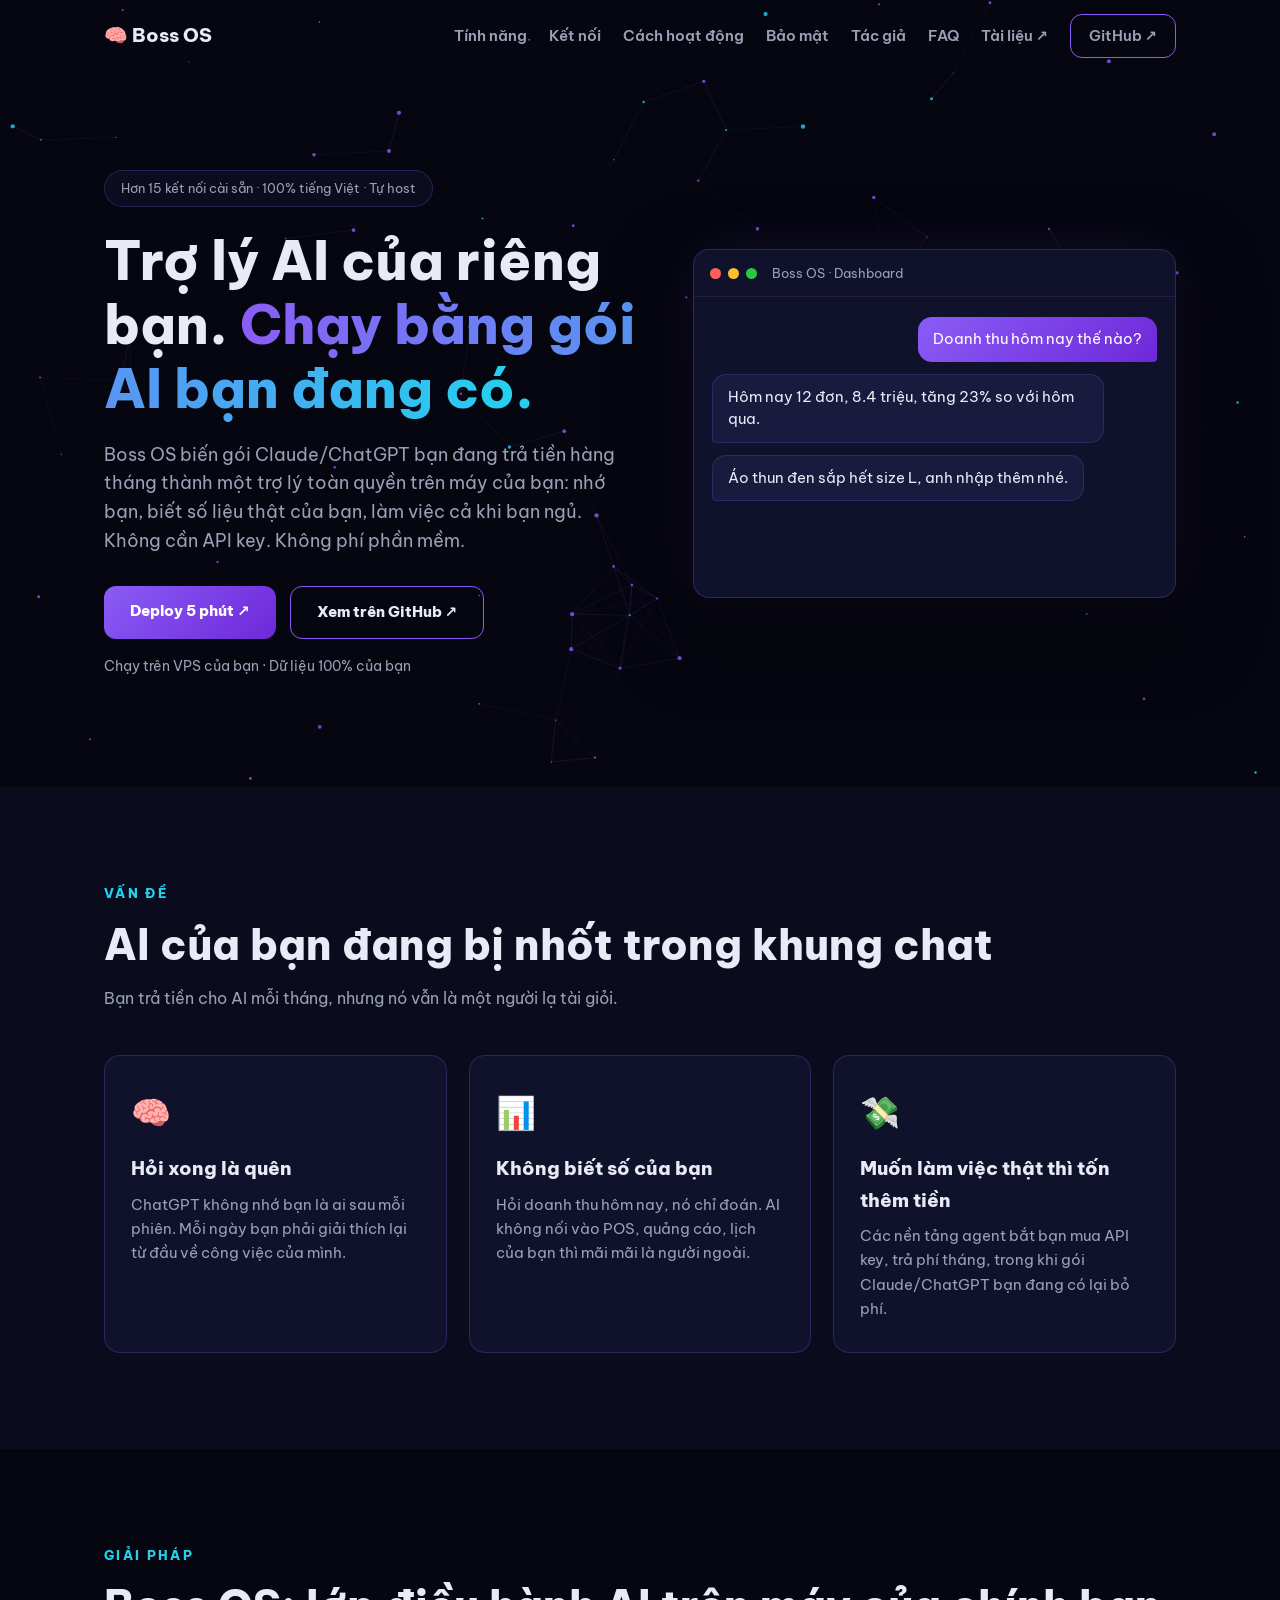
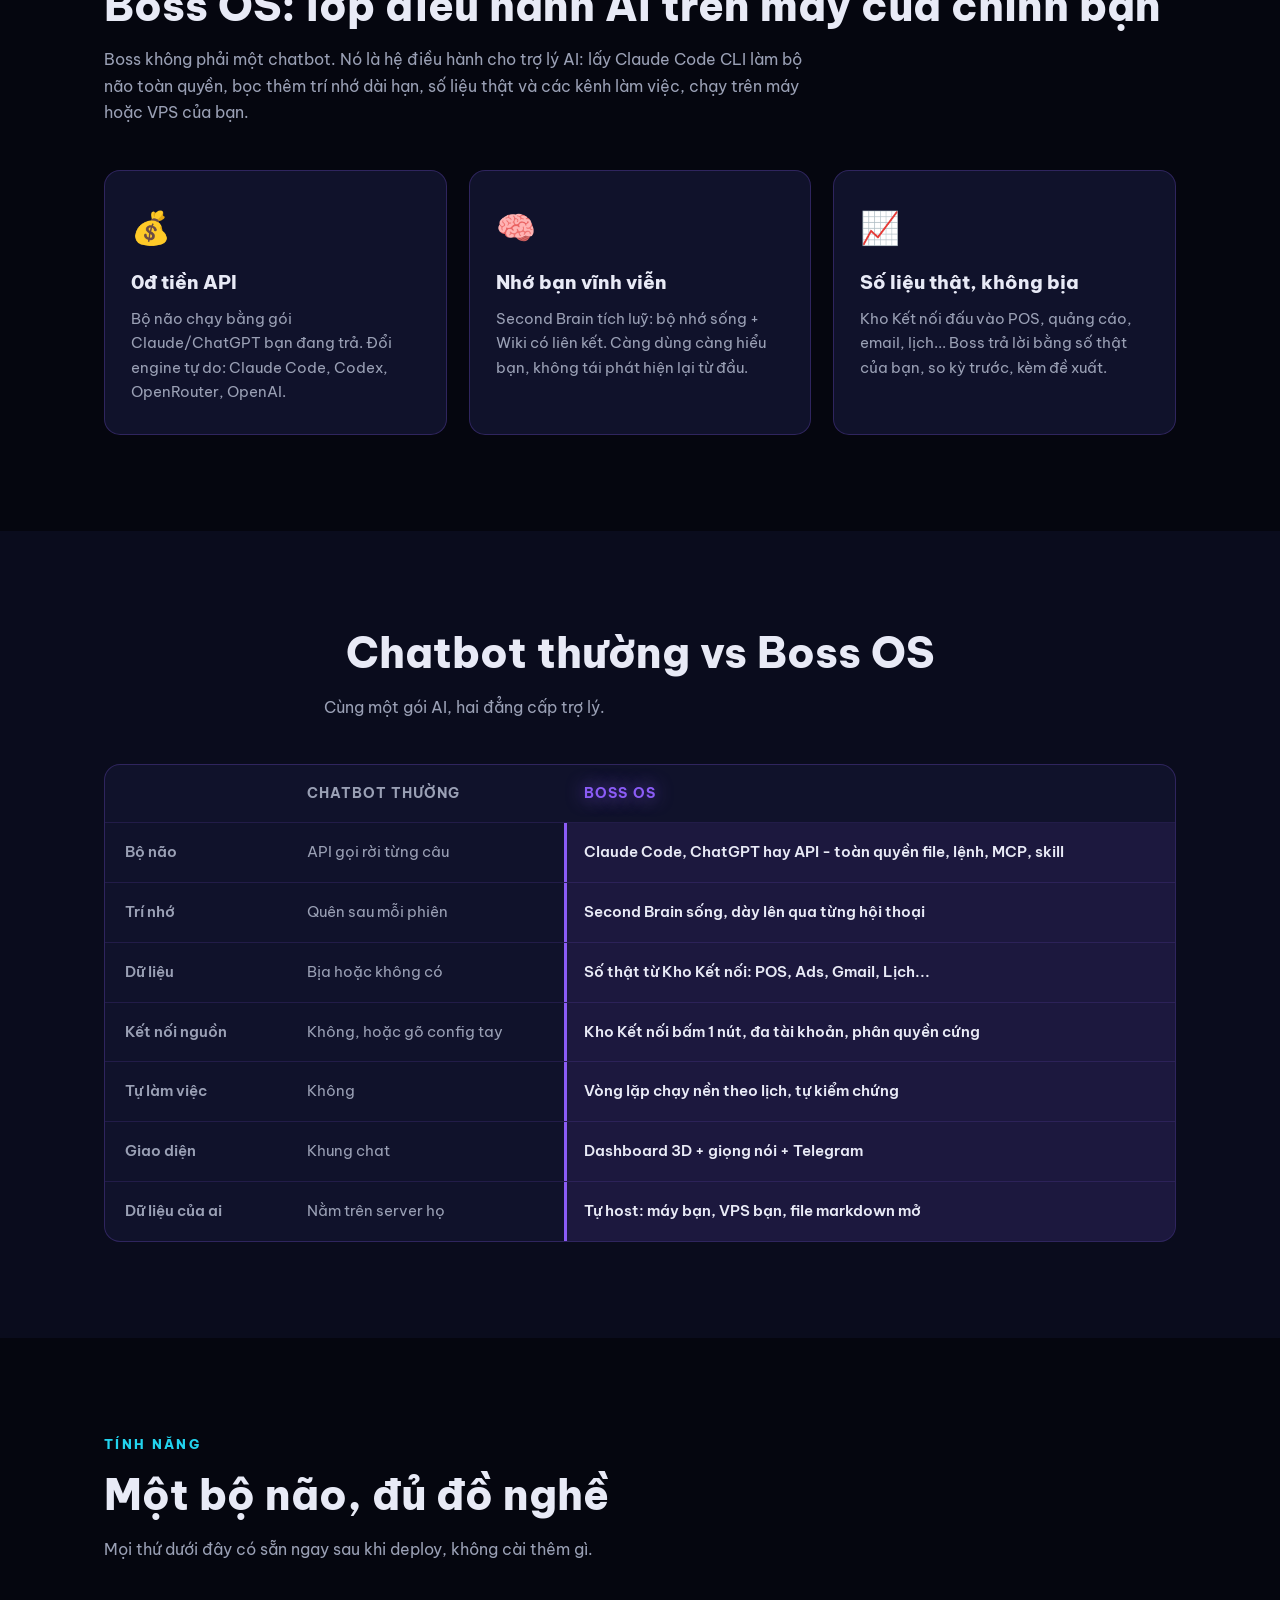
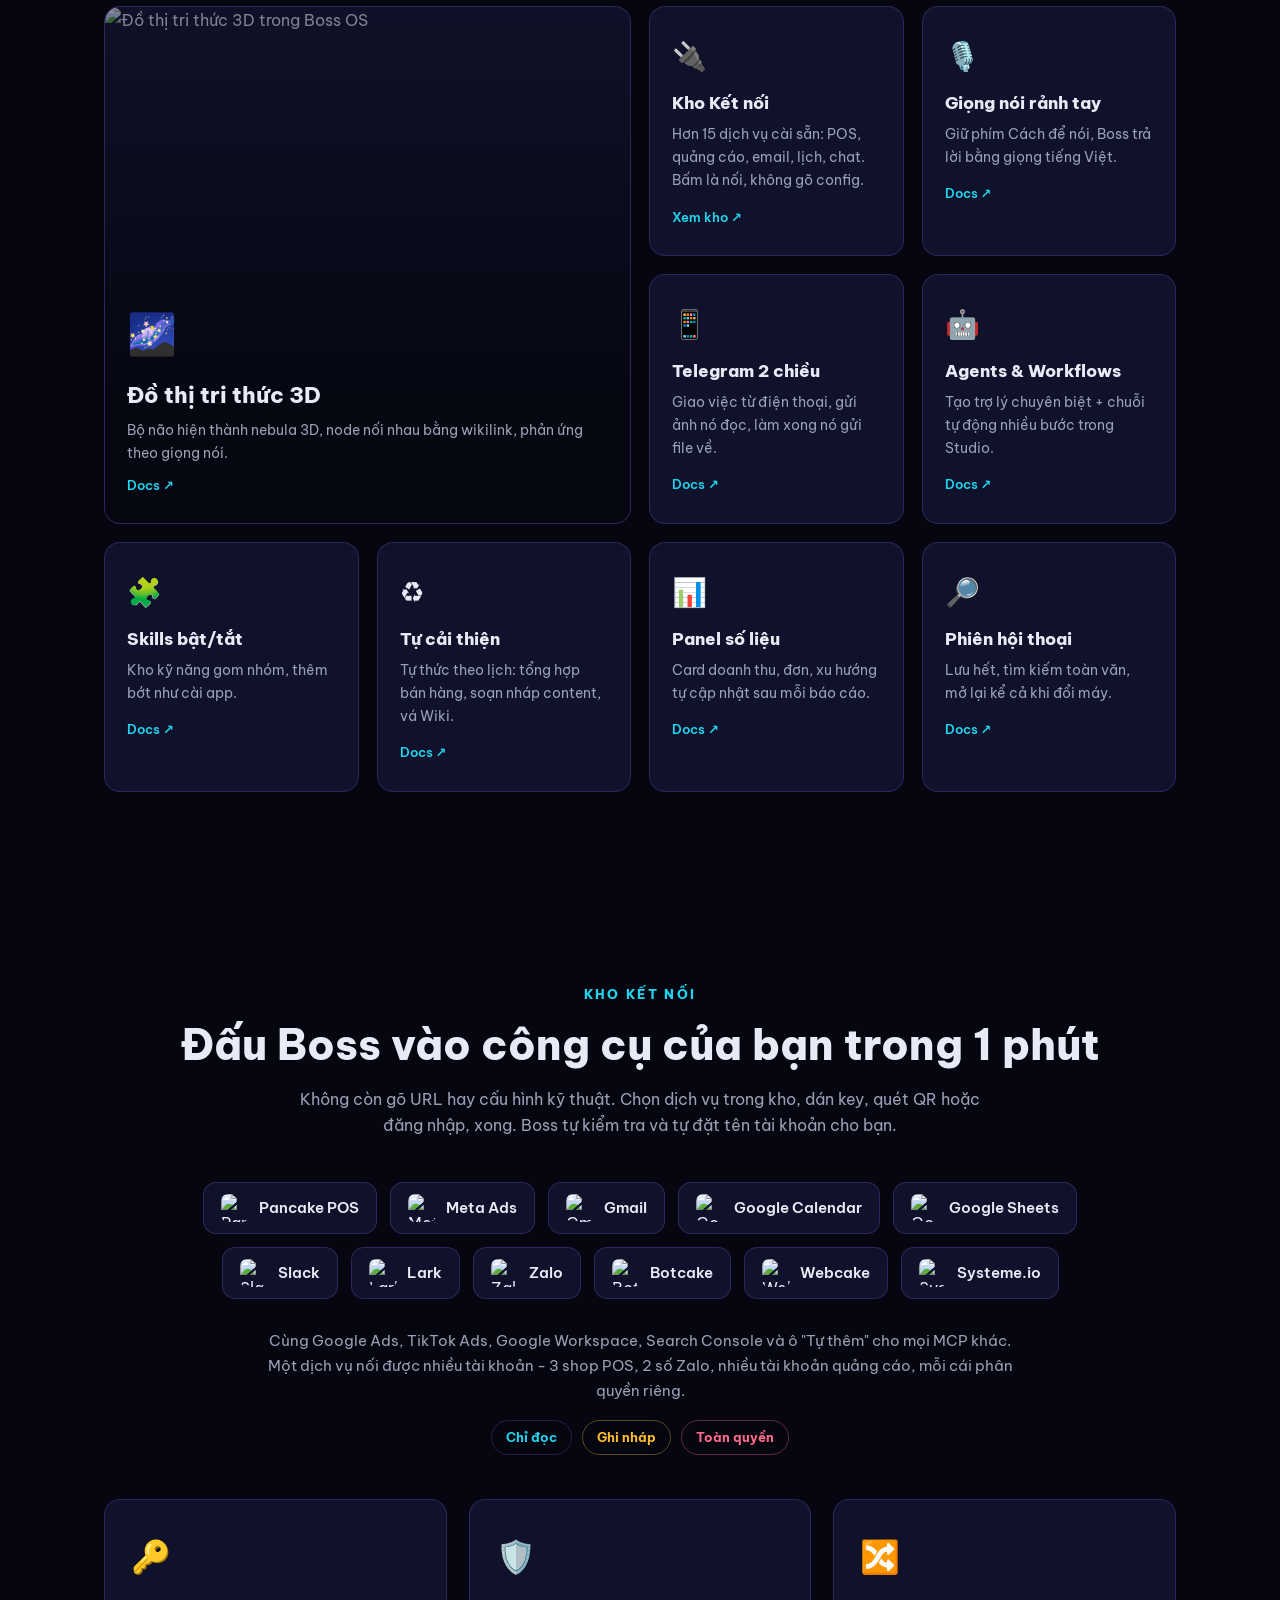
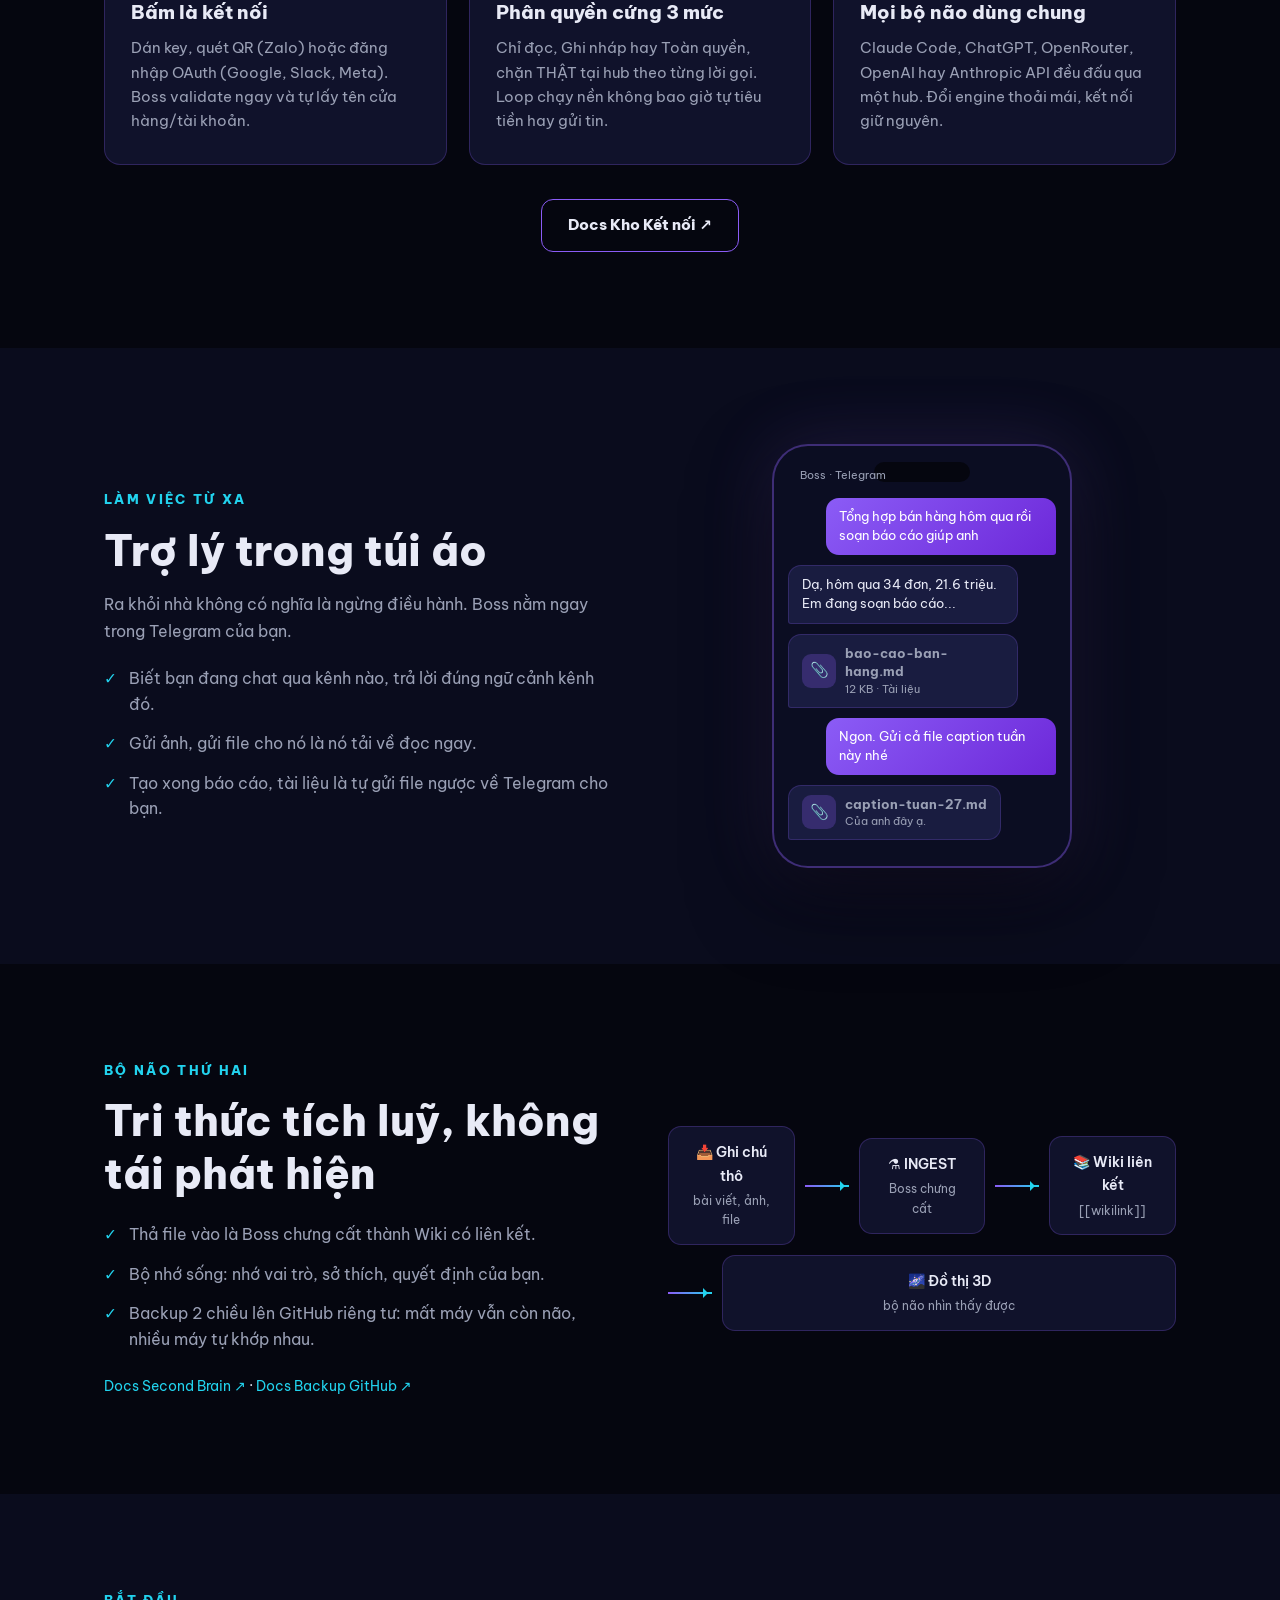
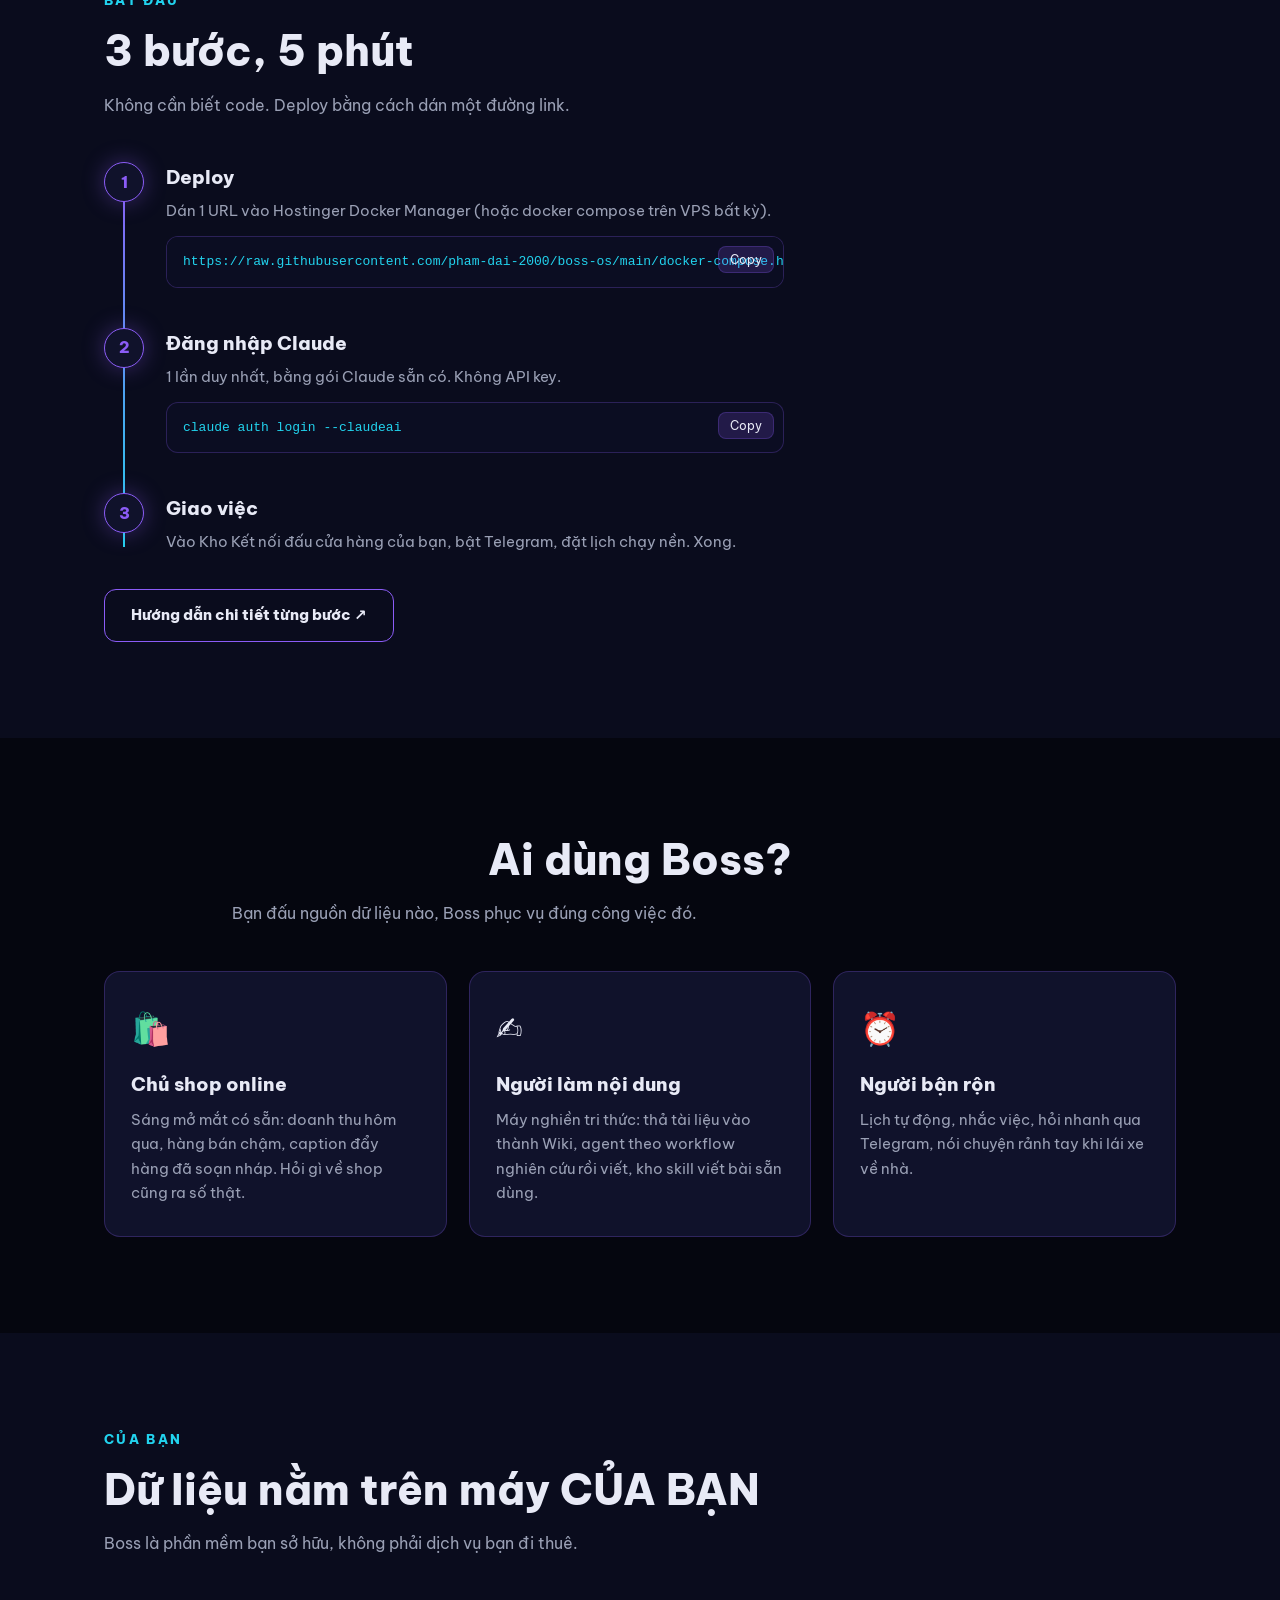
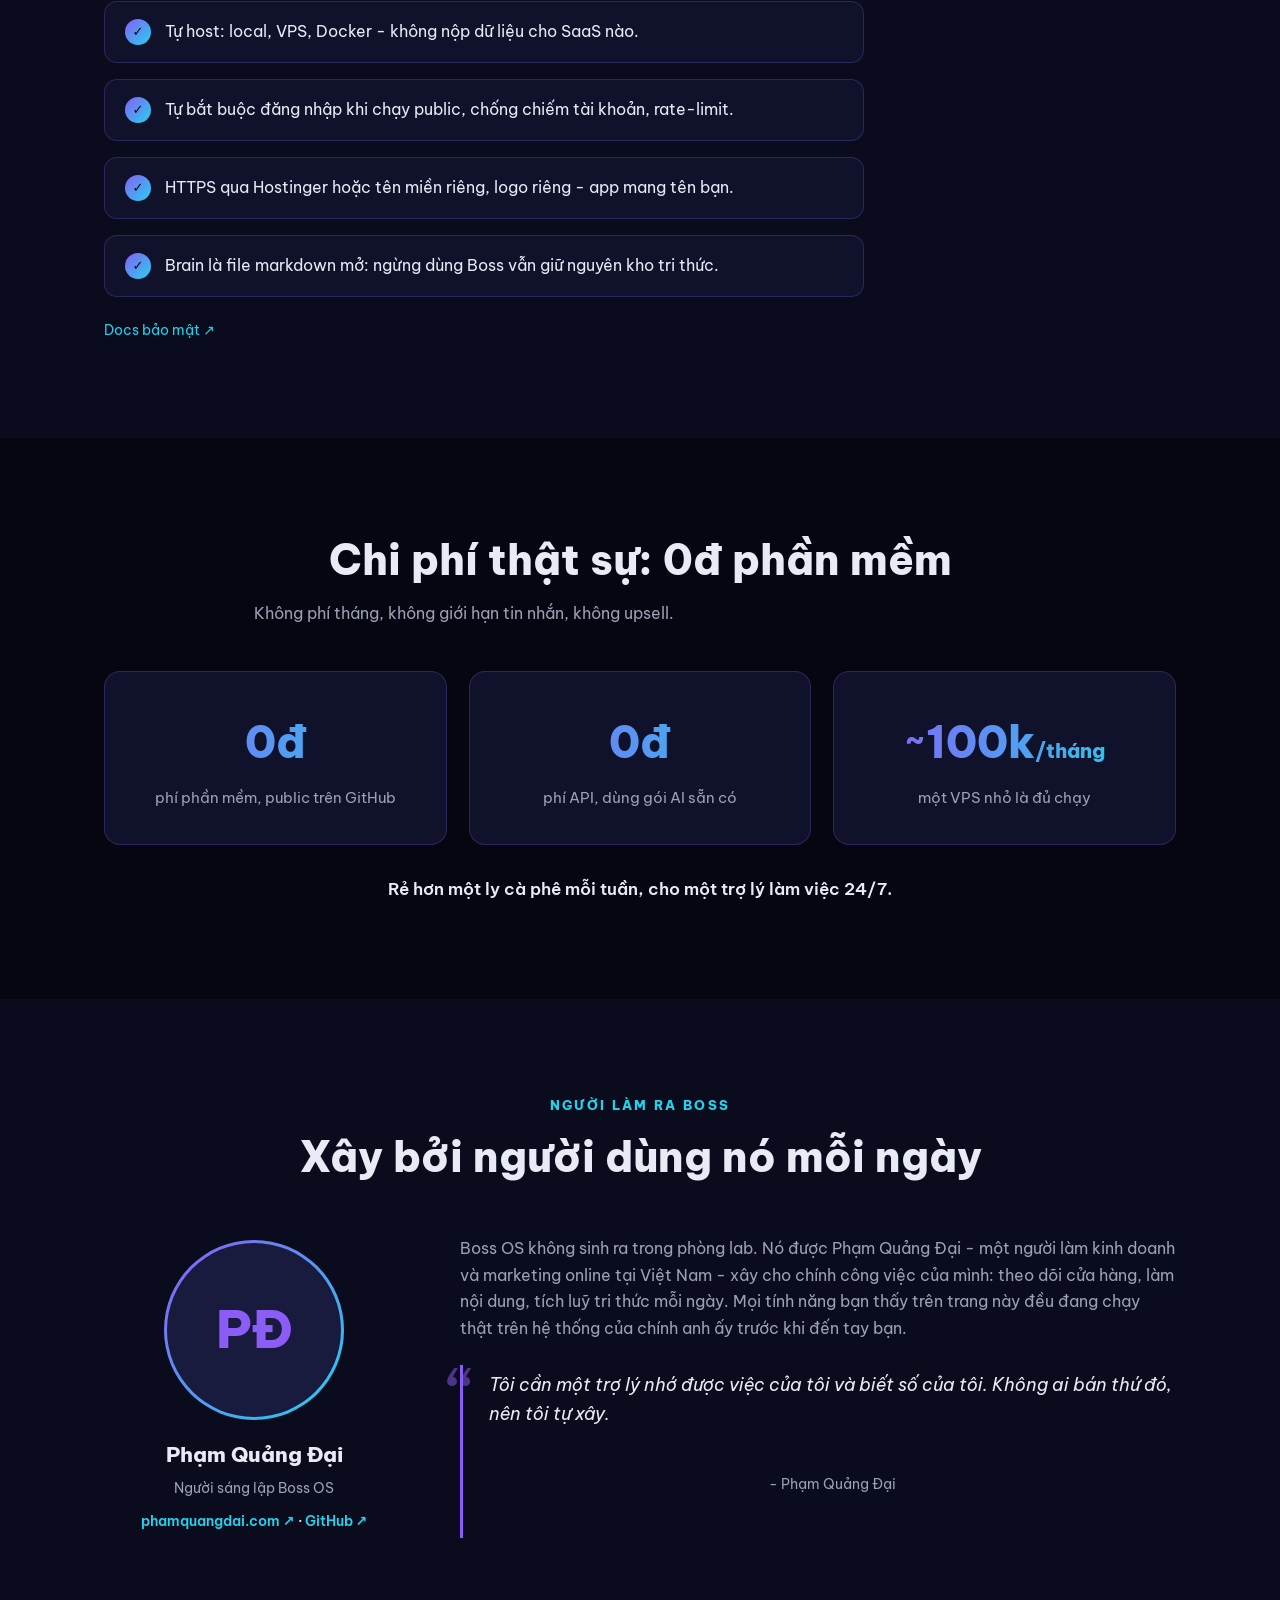
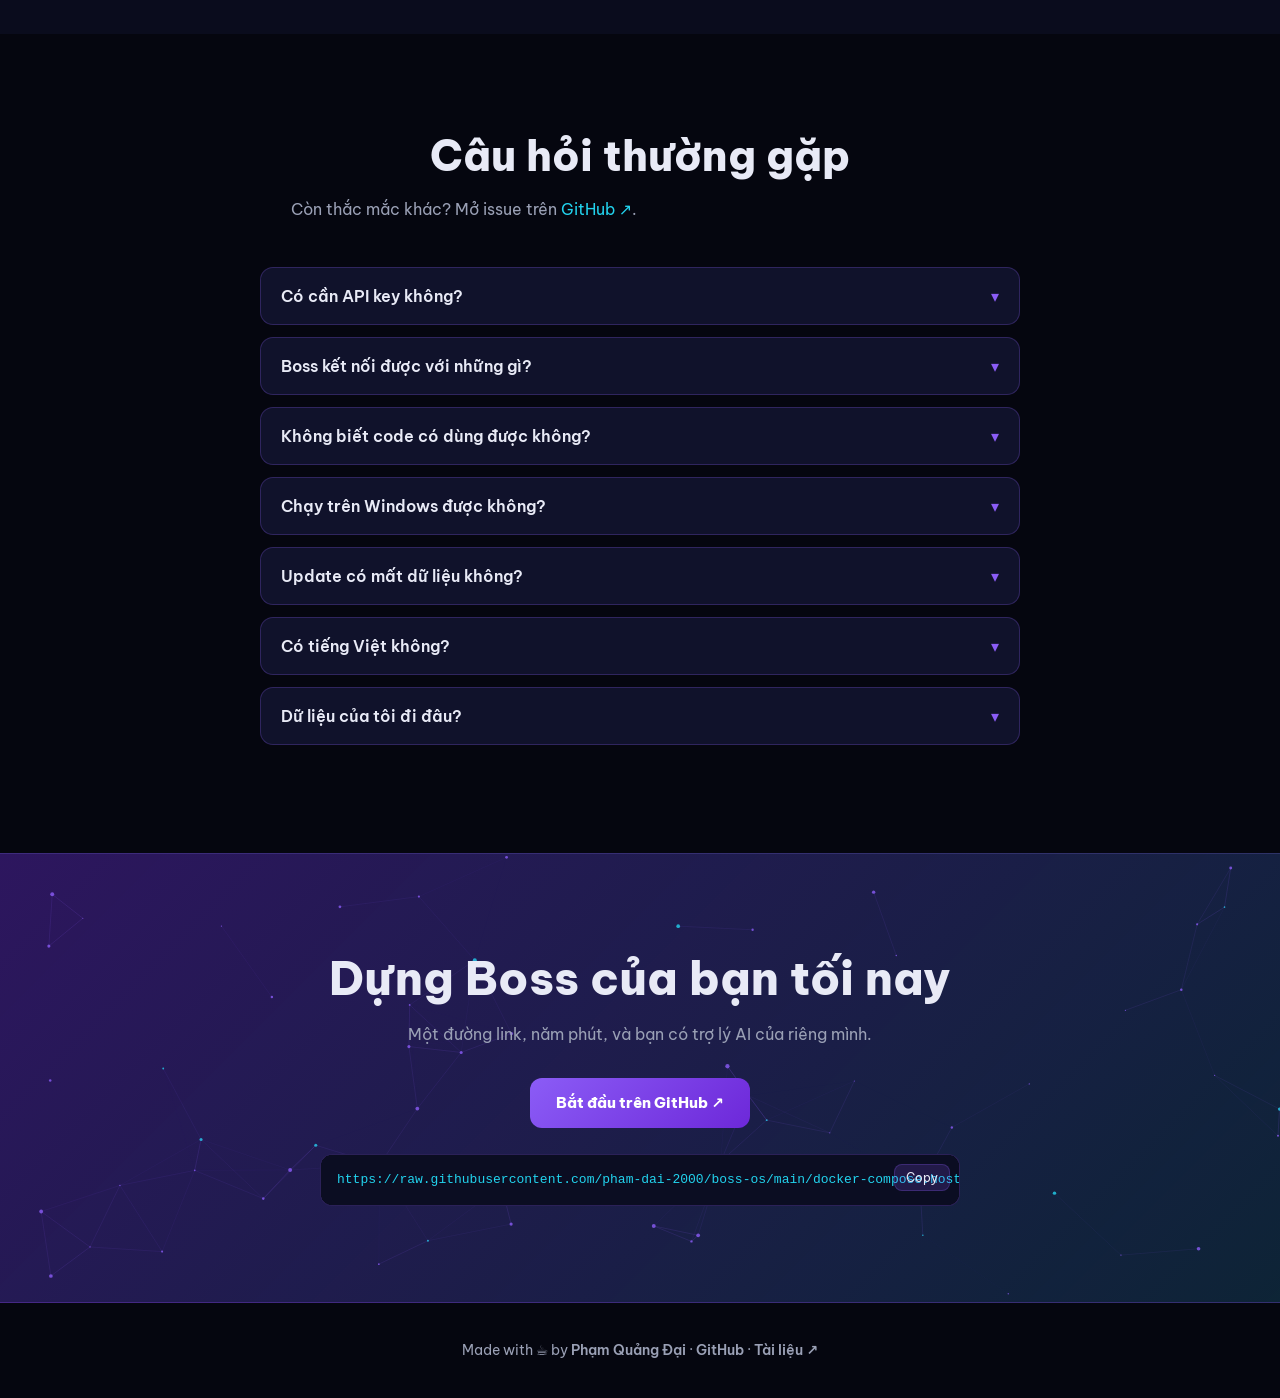
==== website/index.html @ 78439189 "Initial import: Boss OS source (extracted from image ghcr.io/pham-dai-2000/boss-os:latest)" ====
<!DOCTYPE html>
<html lang="vi">
<head>
<meta charset="UTF-8">
<meta name="viewport" content="width=device-width, initial-scale=1">
<title>Boss OS - Trợ lý AI tự host, chạy bằng gói AI bạn đang có</title>
<meta name="description" content="Trợ lý AI + Second Brain tự host: nhớ bạn, báo số liệu thật từ kho kết nối (POS, quảng cáo, Gmail, lịch, Slack, Lark...), làm việc qua Telegram và giọng nói tiếng Việt. Chạy bằng gói Claude/ChatGPT sẵn có, không cần API key.">
<meta name="author" content="Phạm Quảng Đại">
<meta property="og:title" content="Boss OS - Trợ lý AI tự host, chạy bằng gói AI bạn đang có">
<meta property="og:description" content="Trợ lý AI + Second Brain tự host: nhớ bạn, báo số liệu thật từ kho kết nối (POS, quảng cáo, Gmail, lịch, Slack, Lark...), làm việc qua Telegram và giọng nói. Chạy bằng gói Claude/ChatGPT sẵn có, không cần API key.">
<meta property="og:type" content="website">
<meta property="og:image" content="https://statics.pancake.vn/web-media-263/60/16/ba/ca/94174802bcc2b133a14259b5cb9093d18da42c2a175d8bf1ae1aaa1c-w:1028-h:613-l:76335-t:image/jpeg.jpg">
<link rel="icon" href="data:image/svg+xml,<svg xmlns=%22http://www.w3.org/2000/svg%22 viewBox=%220 0 100 100%22><text y=%22.9em%22 font-size=%2290%22>🧠</text></svg>">
<link rel="preconnect" href="https://fonts.googleapis.com">
<link rel="preconnect" href="https://fonts.gstatic.com" crossorigin>
<link href="https://fonts.googleapis.com/css2?family=Be+Vietnam+Pro:wght@400;600;800&display=swap" rel="stylesheet">
<style>
:root{
  --bg:#05060f; --bg2:#0a0c1d; --card:#10122b;
  --vio:#8b5cf6; --vio2:#6d28d9; --cyan:#22d3ee;
  --tx:#e8eaf6; --mut:#9aa0b5;
  --line:rgba(139,92,246,.25);
}
*{margin:0;padding:0;box-sizing:border-box}
html{scroll-behavior:smooth;scroll-padding-top:84px}
body{background:var(--bg);color:var(--tx);font-family:'Be Vietnam Pro',system-ui,sans-serif;font-size:16px;line-height:1.65;overflow-x:hidden}
a{color:var(--cyan);text-decoration:none}
a:hover{text-decoration:underline}
img{max-width:100%}
.wrap{max-width:1120px;margin:0 auto;padding:0 24px}
section{padding:96px 0;position:relative}
.alt{background:var(--bg2)}
.kicker{color:var(--cyan);font-weight:800;font-size:13px;letter-spacing:.18em;text-transform:uppercase;margin-bottom:14px}
h2{font-size:clamp(28px,4vw,42px);font-weight:800;line-height:1.25;margin-bottom:14px}
.lead{color:var(--mut);max-width:720px;margin-bottom:44px}
.center{text-align:center}
.center .lead{margin-left:auto;margin-right:auto}

/* ===== reveal ===== */
.rv{opacity:0;transform:translateY(24px);transition:opacity .7s ease,transform .7s ease;transition-delay:var(--d,0s)}
.rv.in{opacity:1;transform:none}

/* ===== navbar ===== */
nav{position:fixed;top:0;left:0;right:0;z-index:50;transition:background .3s,box-shadow .3s;padding:14px 0}
nav.on{background:rgba(5,6,15,.82);backdrop-filter:blur(14px);box-shadow:0 1px 0 var(--line)}
.nav-in{max-width:1120px;margin:0 auto;padding:0 24px;display:flex;align-items:center;gap:26px}
.logo{font-weight:800;font-size:19px;color:var(--tx);white-space:nowrap}
.logo:hover{text-decoration:none}
.links{display:flex;gap:22px;margin-left:auto;align-items:center}
.links a{color:var(--mut);font-size:14.5px;font-weight:600}
.links a:hover{color:var(--tx);text-decoration:none}
.btn{display:inline-block;padding:13px 26px;border-radius:12px;font-weight:800;font-size:15px;transition:transform .2s,box-shadow .2s;cursor:pointer;border:0}
.btn:hover{text-decoration:none;transform:translateY(-2px)}
.btn-p{background:linear-gradient(135deg,var(--vio),var(--vio2));color:#fff}
.btn-p:hover{box-shadow:0 8px 40px rgba(139,92,246,.45)}
.btn-o{border:1px solid var(--vio);color:var(--tx);background:transparent}
.btn-o:hover{box-shadow:0 0 24px rgba(139,92,246,.3)}
.btn-sm{padding:9px 18px;font-size:14px}
#burger{display:none;margin-left:auto;background:none;border:1px solid var(--line);color:var(--tx);border-radius:10px;padding:8px 12px;font-size:18px;cursor:pointer}

/* ===== hero ===== */
#top{padding:170px 0 110px;overflow:hidden}
#heroCanvas,#ctaCanvas{position:absolute;inset:0;width:100%;height:100%;pointer-events:none}
.hero-grid{display:grid;grid-template-columns:1.05fr .95fr;gap:56px;align-items:center;position:relative}
.badge{display:inline-block;border:1px solid var(--line);border-radius:99px;padding:7px 16px;font-size:13px;color:var(--mut);margin-bottom:22px;background:rgba(16,18,43,.6)}
h1{font-size:clamp(34px,4.6vw,54px);font-weight:800;line-height:1.18;margin-bottom:20px}
h1 em{font-style:normal;background:linear-gradient(90deg,var(--vio),var(--cyan));-webkit-background-clip:text;background-clip:text;color:transparent}
.hero-sub{color:var(--mut);font-size:17.5px;max-width:560px;margin-bottom:30px}
.cta-row{display:flex;gap:14px;flex-wrap:wrap;margin-bottom:16px}
.hero-note{color:var(--mut);font-size:13.5px}

/* chat mock */
.window{background:var(--card);border:1px solid var(--line);border-radius:16px;box-shadow:0 30px 80px rgba(0,0,0,.5),0 0 60px rgba(139,92,246,.12);overflow:hidden}
.win-bar{display:flex;gap:7px;padding:13px 16px;border-bottom:1px solid rgba(139,92,246,.15);align-items:center}
.dot{width:11px;height:11px;border-radius:50%}
.win-title{margin-left:8px;font-size:12.5px;color:var(--mut)}
.win-body{padding:20px 18px;min-height:300px;display:flex;flex-direction:column;gap:12px}
.msg{max-width:88%;padding:11px 15px;border-radius:14px;font-size:14.5px;line-height:1.55}
.msg.user{align-self:flex-end;background:linear-gradient(135deg,var(--vio),var(--vio2));color:#fff;border-bottom-right-radius:4px}
.msg.bot{align-self:flex-start;background:#181b3d;border:1px solid rgba(139,92,246,.2);border-bottom-left-radius:4px}
.caret{display:inline-block;width:2px;height:1em;background:var(--cyan);vertical-align:-2px;animation:blink 1s steps(1) infinite}
@keyframes blink{50%{opacity:0}}

/* ===== pain / solution cards ===== */
.grid3{display:grid;grid-template-columns:repeat(3,1fr);gap:22px}
.card{background:var(--card);border:1px solid var(--line);border-radius:16px;padding:30px 26px;transition:transform .25s,box-shadow .25s,border-color .25s}
.card:hover{transform:translateY(-6px);box-shadow:0 0 40px rgba(139,92,246,.25);border-color:rgba(139,92,246,.55)}
.card .ico{font-size:32px;display:block;margin-bottom:14px}
.card h3{font-size:19px;font-weight:800;margin-bottom:8px}
.card p{color:var(--mut);font-size:14.8px}

/* ===== compare table ===== */
.tbl-wrap{overflow-x:auto;border:1px solid var(--line);border-radius:16px;background:var(--card)}
table{width:100%;border-collapse:collapse;min-width:640px}
th,td{padding:17px 20px;text-align:left;font-size:15px;border-bottom:1px solid rgba(139,92,246,.14);vertical-align:top}
tr:last-child td{border-bottom:0}
th{font-size:14px;color:var(--mut);text-transform:uppercase;letter-spacing:.08em}
td:first-child{color:var(--mut);font-weight:600;width:17%}
td.old{color:var(--mut)}
td.new{color:var(--tx);font-weight:600;background:rgba(139,92,246,.09);box-shadow:inset 3px 0 0 var(--vio)}
th.new{color:var(--vio);text-shadow:0 0 18px rgba(139,92,246,.8)}

/* ===== bento ===== */
.bento{display:grid;grid-template-columns:repeat(4,1fr);gap:18px}
.feature{position:relative;background:var(--card);border:1px solid var(--line);border-radius:16px;padding:26px 22px;overflow:hidden;transition:transform .25s,box-shadow .25s,border-color .25s}
.feature:hover{transform:translateY(-5px);border-color:rgba(139,92,246,.55);box-shadow:0 0 40px rgba(139,92,246,.22)}
.feature.big{grid-column:span 2;grid-row:span 2;display:flex;flex-direction:column;justify-content:flex-end;min-height:340px}
.feature .ico{font-size:28px;display:block;margin-bottom:10px}
.feature.big .ico{font-size:40px}
.feature h3{font-size:17px;font-weight:800;margin-bottom:6px}
.feature.big h3{font-size:22px}
.feature p{color:var(--mut);font-size:14px;margin-bottom:10px}
.feature a{font-size:13px;font-weight:600}
.feature.big .bento-img{position:absolute;inset:0;width:100%;height:100%;object-fit:cover;opacity:.6;transition:opacity .4s,transform .6s;pointer-events:none}
.feature.big:hover .bento-img{opacity:.8;transform:scale(1.04)}
.feature.big .bento-shade{position:absolute;inset:0;background:linear-gradient(180deg,rgba(5,6,15,.1),rgba(5,6,15,.93) 76%);pointer-events:none}
.feature.big>*{position:relative}

/* ===== connectors (kho kết nối) ===== */
.conns{display:flex;flex-wrap:wrap;justify-content:center;gap:13px;max-width:940px;margin:0 auto}
.conn-logo{display:flex;align-items:center;gap:10px;background:var(--card);border:1px solid var(--line);border-radius:13px;padding:11px 17px;transition:transform .25s,border-color .25s,box-shadow .25s}
.conn-logo:hover{transform:translateY(-4px);border-color:rgba(139,92,246,.55);box-shadow:0 0 30px rgba(139,92,246,.2)}
.conn-logo img{width:28px;height:28px;object-fit:contain;border-radius:7px;flex-shrink:0}
.conn-logo span{font-size:14.5px;font-weight:600;white-space:nowrap}
.conn-more{color:var(--mut);max-width:760px;margin:30px auto 0;font-size:15px}
.perm-row{display:flex;justify-content:center;gap:10px;flex-wrap:wrap;margin-top:16px}
.perm-tag{font-size:13px;font-weight:700;padding:6px 14px;border-radius:99px;border:1px solid var(--line)}
.perm-tag.r{color:var(--cyan)}
.perm-tag.w{color:#febc2e;border-color:rgba(254,188,46,.35)}
.perm-tag.f{color:#ff6b8a;border-color:rgba(255,107,138,.35)}

/* ===== telegram ===== */
.split{display:grid;grid-template-columns:1fr 1fr;gap:56px;align-items:center}
.checks{list-style:none;display:flex;flex-direction:column;gap:14px;margin-top:22px}
.checks li{display:flex;gap:12px;color:var(--mut);font-size:15.5px}
.checks .ck{color:var(--cyan);font-weight:800}
.phone{width:300px;margin:0 auto;background:#0b0d22;border:2px solid rgba(139,92,246,.4);border-radius:36px;padding:52px 14px 26px;position:relative;box-shadow:0 30px 80px rgba(0,0,0,.55),0 0 70px rgba(139,92,246,.18)}
.phone::before{content:"";position:absolute;top:16px;left:50%;transform:translateX(-50%);width:96px;height:20px;background:#05060f;border-radius:12px}
.phone-head{position:absolute;top:20px;left:26px;font-size:11px;color:var(--mut)}
.bubbles{display:flex;flex-direction:column;gap:10px;min-height:330px}
.bubble{max-width:86%;padding:9px 13px;border-radius:13px;font-size:13px;line-height:1.5;opacity:0;transform:translateY(14px);transition:opacity .5s,transform .5s}
.bubble.you{align-self:flex-end;background:linear-gradient(135deg,var(--vio),var(--vio2));color:#fff;border-bottom-right-radius:3px}
.bubble.boss{align-self:flex-start;background:#191c40;border:1px solid rgba(139,92,246,.22);border-bottom-left-radius:3px}
.bubble.file{display:flex;align-items:center;gap:9px}
.bubble.file .fico{width:34px;height:34px;border-radius:9px;background:rgba(139,92,246,.25);display:flex;align-items:center;justify-content:center;font-size:15px;flex-shrink:0}
.bubble.file b{font-size:12.5px;display:block}
.bubble.file span{font-size:11px;color:var(--mut)}
.in .bubble{opacity:1;transform:none}
.in .bubble:nth-child(1){transition-delay:.1s}
.in .bubble:nth-child(2){transition-delay:.7s}
.in .bubble:nth-child(3){transition-delay:1.3s}
.in .bubble:nth-child(4){transition-delay:1.9s}
.in .bubble:nth-child(5){transition-delay:2.5s}

/* ===== brain flow ===== */
.flow{display:flex;align-items:center;gap:10px;flex-wrap:wrap}
.node{background:var(--card);border:1px solid var(--line);border-radius:13px;padding:14px 18px;font-size:14px;font-weight:600;text-align:center;flex:1;min-width:120px}
.node small{display:block;color:var(--mut);font-weight:400;font-size:12px;margin-top:3px}
.arrow{width:44px;height:2px;position:relative;flex-shrink:0;background:linear-gradient(90deg,var(--vio),var(--cyan),var(--vio));background-size:200% 100%;animation:dash 2.2s linear infinite}
.arrow::after{content:"";position:absolute;right:-1px;top:-4px;border:5px solid transparent;border-left-color:var(--cyan)}
@keyframes dash{to{background-position:-200% 0}}

/* ===== timeline ===== */
.steps{list-style:none;position:relative;max-width:680px}
.steps::before{content:"";position:absolute;left:19px;top:8px;bottom:8px;width:2px;background:rgba(139,92,246,.18)}
.steps .line{position:absolute;left:19px;top:8px;width:2px;background:linear-gradient(180deg,var(--vio),var(--cyan));height:0;transition:height 1.4s ease}
.steps.in .line{height:calc(100% - 16px)}
.steps li{position:relative;padding:0 0 40px 62px}
.steps li:last-child{padding-bottom:0}
.stepnum{position:absolute;left:0;top:0;width:40px;height:40px;border-radius:50%;background:var(--card);border:1px solid var(--vio);display:flex;align-items:center;justify-content:center;font-weight:800;color:var(--vio);box-shadow:0 0 22px rgba(139,92,246,.35)}
.steps h3{font-size:19px;font-weight:800;margin-bottom:6px}
.steps p{color:var(--mut);font-size:15px;margin-bottom:12px}
pre{background:#0b0d22;border:1px solid var(--line);border-radius:12px;padding:14px 52px 14px 16px;font-size:13px;overflow-x:auto;position:relative;font-family:ui-monospace,Consolas,monospace;color:var(--cyan)}
.copy-btn{position:absolute;top:9px;right:9px;background:rgba(139,92,246,.18);border:1px solid var(--line);color:var(--tx);border-radius:8px;padding:5px 11px;font-size:12px;cursor:pointer;font-family:'Be Vietnam Pro',sans-serif}
.copy-btn:hover{background:rgba(139,92,246,.35)}

/* ===== security ===== */
.seclist{list-style:none;max-width:760px;display:flex;flex-direction:column;gap:16px}
.seclist li{display:flex;gap:14px;align-items:flex-start;background:var(--card);border:1px solid var(--line);border-radius:13px;padding:17px 20px;font-size:15.5px}
.seclist .ck{width:26px;height:26px;border-radius:50%;background:linear-gradient(135deg,var(--vio),var(--cyan));display:flex;align-items:center;justify-content:center;font-size:13px;font-weight:800;color:#05060f;flex-shrink:0}

/* ===== cost ===== */
.stats{display:grid;grid-template-columns:repeat(3,1fr);gap:22px;margin-bottom:30px}
.stat{background:var(--card);border:1px solid var(--line);border-radius:16px;padding:34px 24px;text-align:center}
.stat .num{font-size:44px;font-weight:800;background:linear-gradient(90deg,var(--vio),var(--cyan));-webkit-background-clip:text;background-clip:text;color:transparent;display:block;margin-bottom:8px}
.stat p{color:var(--mut);font-size:14.5px}
.cost-end{color:var(--tx);font-weight:600;font-size:17px;text-align:center}

/* ===== author ===== */
.author-grid{display:grid;grid-template-columns:300px 1fr;gap:56px;align-items:center}
.avatar{width:180px;height:180px;border-radius:50%;margin:0 auto 18px;position:relative;background:linear-gradient(135deg,var(--vio),var(--cyan));padding:3px;transition:transform .3s}
.avatar:hover{transform:rotate(2deg) scale(1.02)}
.avatar .ph{width:100%;height:100%;border-radius:50%;background:#181b3d;display:flex;align-items:center;justify-content:center;font-size:52px;font-weight:800;color:var(--vio);overflow:hidden}
.avatar img{width:100%;height:100%;border-radius:50%;object-fit:cover;position:absolute;inset:3px;width:calc(100% - 6px);height:calc(100% - 6px)}
.author-side{text-align:center}
.author-side .name{font-size:21px;font-weight:800}
.author-side .role{color:var(--mut);font-size:14px;margin:4px 0 10px}
.author-side .alinks{font-size:14px;font-weight:600}
.author-txt p{color:var(--mut);font-size:16px;margin-bottom:24px}
blockquote{position:relative;padding:6px 0 6px 26px;border-left:3px solid var(--vio);font-style:italic;font-size:17.5px;color:var(--tx)}
blockquote::before{content:"\201C";position:absolute;left:-14px;top:-30px;font-size:74px;color:var(--vio);opacity:.5;font-style:normal}
blockquote footer{margin-top:8px;font-style:normal;font-size:14px;color:var(--mut)}

/* ===== faq ===== */
.faq{max-width:760px;margin:0 auto}
.qa{background:var(--card);border:1px solid var(--line);border-radius:13px;margin-bottom:12px;overflow:hidden}
.faq-q{width:100%;background:none;border:0;color:var(--tx);font-family:inherit;font-size:16px;font-weight:600;text-align:left;padding:18px 20px;cursor:pointer;display:flex;justify-content:space-between;gap:14px;align-items:center}
.faq-q .ar{transition:transform .3s;color:var(--vio);flex-shrink:0}
.qa.open .faq-q .ar{transform:rotate(180deg)}
.faq-a{max-height:0;overflow:hidden;transition:max-height .4s ease}
.faq-a p{padding:0 20px 18px;color:var(--mut);font-size:15px}
.qa.open .faq-a{max-height:360px}

/* ===== final cta ===== */
.final{position:relative;background:linear-gradient(135deg,rgba(109,40,217,.35),rgba(34,211,238,.12)),var(--bg2);border-top:1px solid var(--line);border-bottom:1px solid var(--line);overflow:hidden;text-align:center}
.final .wrap{position:relative}
.final h2{font-size:clamp(30px,4.4vw,46px)}
.final .lead{margin:0 auto 30px}
.final pre{max-width:640px;margin:26px auto 0;text-align:left}

/* ===== footer ===== */
footer{padding:36px 0;text-align:center;color:var(--mut);font-size:14px}
footer a{color:var(--mut);font-weight:600}
footer a:hover{color:var(--tx)}

/* ===== responsive ===== */
@media(max-width:980px){
  .hero-grid,.split,.author-grid{grid-template-columns:1fr;gap:44px}
  .bento{grid-template-columns:repeat(2,1fr)}
  .grid3,.stats{grid-template-columns:1fr}
  .links{display:none;position:absolute;top:60px;right:24px;background:var(--card);border:1px solid var(--line);border-radius:14px;padding:18px 22px;flex-direction:column;align-items:flex-start;gap:14px}
  .links.show{display:flex}
  #burger{display:block}
  section{padding:64px 0}
  #top{padding:130px 0 70px}
  .flow{flex-direction:column;align-items:stretch}
  .arrow{width:2px;height:34px;margin:0 auto;background:linear-gradient(180deg,var(--vio),var(--cyan),var(--vio));background-size:100% 200%;animation:dashv 2.2s linear infinite}
  .arrow::after{right:-4px;top:auto;bottom:-1px;border:5px solid transparent;border-top-color:var(--cyan);border-left-color:transparent}
  @keyframes dashv{to{background-position:0 -200%}}
}
@media(max-width:560px){
  .bento{grid-template-columns:1fr}
  .feature.big{grid-column:span 1;grid-row:span 1;min-height:260px}
  .phone{width:min(280px,86vw)}
  .cta-row .btn{width:100%;text-align:center}
}
@media(prefers-reduced-motion:reduce){
  *,*::before,*::after{animation:none!important;transition:none!important}
  .rv{opacity:1;transform:none}
  .bubble{opacity:1;transform:none}
  .steps .line{height:calc(100% - 16px)}
}
</style>
</head>
<body>

<nav id="nav">
  <div class="nav-in">
    <a class="logo" href="#top">🧠 Boss OS</a>
    <button id="burger" aria-label="Menu">☰</button>
    <div class="links" id="navLinks">
      <a href="#features">Tính năng</a>
      <a href="#connect">Kết nối</a>
      <a href="#how">Cách hoạt động</a>
      <a href="#security">Bảo mật</a>
      <a href="#author">Tác giả</a>
      <a href="#faq">FAQ</a>
      <a href="https://github.com/pham-dai-2000/boss-os/blob/main/docs/README.md" target="_blank" rel="noopener">Tài liệu ↗</a>
      <a class="btn btn-o btn-sm" href="https://github.com/pham-dai-2000/boss-os" target="_blank" rel="noopener">GitHub ↗</a>
    </div>
  </div>
</nav>

<!-- 1. HERO -->
<section id="top">
  <canvas id="heroCanvas"></canvas>
  <div class="wrap">
    <div class="hero-grid">
      <div>
        <span class="badge">Hơn 15 kết nối cài sẵn · 100% tiếng Việt · Tự host</span>
        <h1>Trợ lý AI của riêng bạn. <em>Chạy bằng gói AI bạn đang có.</em></h1>
        <p class="hero-sub">Boss OS biến gói Claude/ChatGPT bạn đang trả tiền hàng tháng thành một trợ lý toàn quyền trên máy của bạn: nhớ bạn, biết số liệu thật của bạn, làm việc cả khi bạn ngủ. Không cần API key. Không phí phần mềm.</p>
        <div class="cta-row">
          <a class="btn btn-p" href="https://github.com/pham-dai-2000/boss-os/blob/main/DEPLOY.md" target="_blank" rel="noopener">Deploy 5 phút ↗</a>
          <a class="btn btn-o" href="https://github.com/pham-dai-2000/boss-os" target="_blank" rel="noopener">Xem trên GitHub ↗</a>
        </div>
        <p class="hero-note">Chạy trên VPS của bạn · Dữ liệu 100% của bạn</p>
      </div>
      <div class="window rv">
        <div class="win-bar">
          <span class="dot" style="background:#ff5f57"></span>
          <span class="dot" style="background:#febc2e"></span>
          <span class="dot" style="background:#28c840"></span>
          <span class="win-title">Boss OS · Dashboard</span>
        </div>
        <div class="win-body" id="chatDemo"></div>
      </div>
    </div>
  </div>
</section>

<!-- 2. PAIN -->
<section id="pain" class="alt">
  <div class="wrap">
    <p class="kicker rv">Vấn đề</p>
    <h2 class="rv">AI của bạn đang bị nhốt trong khung chat</h2>
    <p class="lead rv">Bạn trả tiền cho AI mỗi tháng, nhưng nó vẫn là một người lạ tài giỏi.</p>
    <div class="grid3">
      <div class="card rv" style="--d:.05s"><span class="ico">🧠</span><h3>Hỏi xong là quên</h3><p>ChatGPT không nhớ bạn là ai sau mỗi phiên. Mỗi ngày bạn phải giải thích lại từ đầu về công việc của mình.</p></div>
      <div class="card rv" style="--d:.15s"><span class="ico">📊</span><h3>Không biết số của bạn</h3><p>Hỏi doanh thu hôm nay, nó chỉ đoán. AI không nối vào POS, quảng cáo, lịch của bạn thì mãi mãi là người ngoài.</p></div>
      <div class="card rv" style="--d:.25s"><span class="ico">💸</span><h3>Muốn làm việc thật thì tốn thêm tiền</h3><p>Các nền tảng agent bắt bạn mua API key, trả phí tháng, trong khi gói Claude/ChatGPT bạn đang có lại bỏ phí.</p></div>
    </div>
  </div>
</section>

<!-- 3. SOLUTION -->
<section id="solution">
  <div class="wrap">
    <p class="kicker rv">Giải pháp</p>
    <h2 class="rv">Boss OS: lớp điều hành AI trên máy của chính bạn</h2>
    <p class="lead rv">Boss không phải một chatbot. Nó là hệ điều hành cho trợ lý AI: lấy Claude Code CLI làm bộ não toàn quyền, bọc thêm trí nhớ dài hạn, số liệu thật và các kênh làm việc, chạy trên máy hoặc VPS của bạn.</p>
    <div class="grid3">
      <div class="card rv" style="--d:.05s"><span class="ico">💰</span><h3>0đ tiền API</h3><p>Bộ não chạy bằng gói Claude/ChatGPT bạn đang trả. Đổi engine tự do: Claude Code, Codex, OpenRouter, OpenAI.</p></div>
      <div class="card rv" style="--d:.15s"><span class="ico">🧠</span><h3>Nhớ bạn vĩnh viễn</h3><p>Second Brain tích luỹ: bộ nhớ sống + Wiki có liên kết. Càng dùng càng hiểu bạn, không tái phát hiện lại từ đầu.</p></div>
      <div class="card rv" style="--d:.25s"><span class="ico">📈</span><h3>Số liệu thật, không bịa</h3><p>Kho Kết nối đấu vào POS, quảng cáo, email, lịch... Boss trả lời bằng số thật của bạn, so kỳ trước, kèm đề xuất.</p></div>
    </div>
  </div>
</section>

<!-- 4. COMPARE -->
<section id="compare" class="alt">
  <div class="wrap">
    <h2 class="rv center">Chatbot thường vs Boss OS</h2>
    <p class="lead rv center">Cùng một gói AI, hai đẳng cấp trợ lý.</p>
    <div class="tbl-wrap rv">
      <table>
        <thead><tr><th></th><th>Chatbot thường</th><th class="new">Boss OS</th></tr></thead>
        <tbody>
          <tr class="rv" style="--d:.05s"><td>Bộ não</td><td class="old">API gọi rời từng câu</td><td class="new">Claude Code, ChatGPT hay API - toàn quyền file, lệnh, MCP, skill</td></tr>
          <tr class="rv" style="--d:.1s"><td>Trí nhớ</td><td class="old">Quên sau mỗi phiên</td><td class="new">Second Brain sống, dày lên qua từng hội thoại</td></tr>
          <tr class="rv" style="--d:.15s"><td>Dữ liệu</td><td class="old">Bịa hoặc không có</td><td class="new">Số thật từ Kho Kết nối: POS, Ads, Gmail, Lịch...</td></tr>
          <tr class="rv" style="--d:.18s"><td>Kết nối nguồn</td><td class="old">Không, hoặc gõ config tay</td><td class="new">Kho Kết nối bấm 1 nút, đa tài khoản, phân quyền cứng</td></tr>
          <tr class="rv" style="--d:.2s"><td>Tự làm việc</td><td class="old">Không</td><td class="new">Vòng lặp chạy nền theo lịch, tự kiểm chứng</td></tr>
          <tr class="rv" style="--d:.25s"><td>Giao diện</td><td class="old">Khung chat</td><td class="new">Dashboard 3D + giọng nói + Telegram</td></tr>
          <tr class="rv" style="--d:.3s"><td>Dữ liệu của ai</td><td class="old">Nằm trên server họ</td><td class="new">Tự host: máy bạn, VPS bạn, file markdown mở</td></tr>
        </tbody>
      </table>
    </div>
  </div>
</section>

<!-- 5. BENTO FEATURES -->
<section id="features">
  <div class="wrap">
    <p class="kicker rv">Tính năng</p>
    <h2 class="rv">Một bộ não, đủ đồ nghề</h2>
    <p class="lead rv">Mọi thứ dưới đây có sẵn ngay sau khi deploy, không cài thêm gì.</p>
    <div class="bento">
      <div class="feature big rv"><img class="bento-img" src="https://statics.pancake.vn/web-media-263/60/16/ba/ca/94174802bcc2b133a14259b5cb9093d18da42c2a175d8bf1ae1aaa1c-w:1028-h:613-l:76335-t:image/jpeg.jpg" alt="Đồ thị tri thức 3D trong Boss OS" loading="lazy"><span class="bento-shade"></span><span class="ico">🌌</span><h3>Đồ thị tri thức 3D</h3><p>Bộ não hiện thành nebula 3D, node nối nhau bằng wikilink, phản ứng theo giọng nói.</p><a href="https://github.com/pham-dai-2000/boss-os/blob/main/docs/03-do-thi-tri-thuc-3d.md" target="_blank" rel="noopener">Docs ↗</a></div>
      <div class="feature rv" style="--d:.03s"><span class="ico">🔌</span><h3>Kho Kết nối</h3><p>Hơn 15 dịch vụ cài sẵn: POS, quảng cáo, email, lịch, chat. Bấm là nối, không gõ config.</p><a href="#connect">Xem kho ↗</a></div>
      <div class="feature rv" style="--d:.05s"><span class="ico">🎙️</span><h3>Giọng nói rảnh tay</h3><p>Giữ phím Cách để nói, Boss trả lời bằng giọng tiếng Việt.</p><a href="https://github.com/pham-dai-2000/boss-os/blob/main/docs/02-tro-chuyen-va-giong-noi.md" target="_blank" rel="noopener">Docs ↗</a></div>
      <div class="feature rv" style="--d:.1s"><span class="ico">📱</span><h3>Telegram 2 chiều</h3><p>Giao việc từ điện thoại, gửi ảnh nó đọc, làm xong nó gửi file về.</p><a href="https://github.com/pham-dai-2000/boss-os/blob/main/docs/11-telegram.md" target="_blank" rel="noopener">Docs ↗</a></div>
      <div class="feature rv" style="--d:.15s"><span class="ico">🤖</span><h3>Agents &amp; Workflows</h3><p>Tạo trợ lý chuyên biệt + chuỗi tự động nhiều bước trong Studio.</p><a href="https://github.com/pham-dai-2000/boss-os/blob/main/docs/07-agents-va-workflows.md" target="_blank" rel="noopener">Docs ↗</a></div>
      <div class="feature rv" style="--d:.2s"><span class="ico">🧩</span><h3>Skills bật/tắt</h3><p>Kho kỹ năng gom nhóm, thêm bớt như cài app.</p><a href="https://github.com/pham-dai-2000/boss-os/blob/main/docs/06-skills.md" target="_blank" rel="noopener">Docs ↗</a></div>
      <div class="feature rv" style="--d:.25s"><span class="ico">♻️</span><h3>Tự cải thiện</h3><p>Tự thức theo lịch: tổng hợp bán hàng, soạn nháp content, vá Wiki.</p><a href="https://github.com/pham-dai-2000/boss-os/blob/main/docs/08-tu-cai-thien.md" target="_blank" rel="noopener">Docs ↗</a></div>
      <div class="feature rv" style="--d:.3s"><span class="ico">📊</span><h3>Panel số liệu</h3><p>Card doanh thu, đơn, xu hướng tự cập nhật sau mỗi báo cáo.</p><a href="https://github.com/pham-dai-2000/boss-os/blob/main/docs/09-mcp-va-so-lieu.md" target="_blank" rel="noopener">Docs ↗</a></div>
      <div class="feature rv" style="--d:.35s"><span class="ico">🔎</span><h3>Phiên hội thoại</h3><p>Lưu hết, tìm kiếm toàn văn, mở lại kể cả khi đổi máy.</p><a href="https://github.com/pham-dai-2000/boss-os/blob/main/docs/04-phien-hoi-thoai.md" target="_blank" rel="noopener">Docs ↗</a></div>
    </div>
  </div>
</section>

<!-- 5b. KHO KẾT NỐI -->
<section id="connect">
  <div class="wrap center">
    <p class="kicker rv">Kho Kết nối</p>
    <h2 class="rv">Đấu Boss vào công cụ của bạn trong 1 phút</h2>
    <p class="lead rv">Không còn gõ URL hay cấu hình kỹ thuật. Chọn dịch vụ trong kho, dán key, quét QR hoặc đăng nhập, xong. Boss tự kiểm tra và tự đặt tên tài khoản cho bạn.</p>
    <div class="conns rv">
      <div class="conn-logo"><img src="https://statics.pancake.vn/web-media-263/3c/01/7c/4b/eb5e58bb7bbe9db359b89e738c8df1bfe728b3fe06d1d3caedf61e65-w:512-h:512-l:10567-t:image/png.png" alt="Pancake POS" loading="lazy"><span>Pancake POS</span></div>
      <div class="conn-logo"><img src="https://statics.pancake.vn/web-media-263/7c/5e/22/b4/f86962835fbffe9cea2a4b9d7596c4a02ed8ef73ceb617081c56e94a-w:1280-h:1280-l:15535-t:image/webp.webp" alt="Meta Ads" loading="lazy"><span>Meta Ads</span></div>
      <div class="conn-logo"><img src="https://statics.pancake.vn/web-media-263/e7/7a/af/7d/0a6245dc8780cbd43ff0aa606af81e548e74816890ee30b8abe87d22-w:1197-h:980-l:14003-t:image/webp.webp" alt="Gmail" loading="lazy"><span>Gmail</span></div>
      <div class="conn-logo"><img src="https://statics.pancake.vn/web-media-263/6d/6a/c5/54/f157cfec71e9f6bad0d3ed6de0dfb289440d588b60f9934f0d332de7-w:512-h:512-l:10678-t:image/png.png" alt="Google Calendar" loading="lazy"><span>Google Calendar</span></div>
      <div class="conn-logo"><img src="https://statics.pancake.vn/web-media-263/31/95/79/33/965343b19226191c68d130c15a804bc28b8826810807ea9498be859b-w:256-h:256-l:6550-t:image/png.png" alt="Google Sheets" loading="lazy"><span>Google Sheets</span></div>
      <div class="conn-logo"><img src="https://statics.pancake.vn/web-media-263/b2/56/23/33/d35dae3b8721a54280b6d888c9d4665d033b519cb045836669adb845-w:980-h:980-l:24569-t:image/webp.webp" alt="Slack" loading="lazy"><span>Slack</span></div>
      <div class="conn-logo"><img src="https://statics.pancake.vn/web-media-263/21/35/f8/9f/52418b5fe6155f2366a16e29ba0b6d121f8bc3d732a84829cb261f63-w:792-h:792-l:56559-t:image/png.png" alt="Lark" loading="lazy"><span>Lark</span></div>
      <div class="conn-logo"><img src="https://statics.pancake.vn/web-media-263/54/08/45/84/75a1165797d56ae674a8ef85e30264f40f906b88997d4193c1c63280-w:447-h:447-l:9150-t:image/png.png" alt="Zalo" loading="lazy"><span>Zalo</span></div>
      <div class="conn-logo"><img src="https://statics.pancake.vn/web-media-263/35/2d/aa/77/3044125e5fd2528c02085388bb11cbe4b4df945cbe0e1c0d9ca1c14a-w:447-h:447-l:9477-t:image/png.png" alt="Botcake" loading="lazy"><span>Botcake</span></div>
      <div class="conn-logo"><img src="https://statics.pancake.vn/web-media-263/99/89/96/cb/22d35e78df04d12f6995e76efd1e8343908258ba0f23186c8bb6a018-w:447-h:447-l:9801-t:image/jpeg.jpg" alt="Webcake" loading="lazy"><span>Webcake</span></div>
      <div class="conn-logo"><img src="https://statics.pancake.vn/web-media-263/47/d0/4f/92/d29425f34f1c04e99aee495fa2e75bc56c6364ce1dd9c28e60832a67-w:447-h:447-l:11661-t:image/png.png" alt="Systeme.io" loading="lazy"><span>Systeme.io</span></div>
    </div>
    <p class="conn-more rv">Cùng Google Ads, TikTok Ads, Google Workspace, Search Console và ô "Tự thêm" cho mọi MCP khác. Một dịch vụ nối được nhiều tài khoản - 3 shop POS, 2 số Zalo, nhiều tài khoản quảng cáo, mỗi cái phân quyền riêng.</p>
    <div class="perm-row rv">
      <span class="perm-tag r">Chỉ đọc</span>
      <span class="perm-tag w">Ghi nháp</span>
      <span class="perm-tag f">Toàn quyền</span>
    </div>
    <div class="grid3" style="margin-top:44px;text-align:left">
      <div class="card rv" style="--d:.05s"><span class="ico">🔑</span><h3>Bấm là kết nối</h3><p>Dán key, quét QR (Zalo) hoặc đăng nhập OAuth (Google, Slack, Meta). Boss validate ngay và tự lấy tên cửa hàng/tài khoản.</p></div>
      <div class="card rv" style="--d:.15s"><span class="ico">🛡️</span><h3>Phân quyền cứng 3 mức</h3><p>Chỉ đọc, Ghi nháp hay Toàn quyền, chặn THẬT tại hub theo từng lời gọi. Loop chạy nền không bao giờ tự tiêu tiền hay gửi tin.</p></div>
      <div class="card rv" style="--d:.25s"><span class="ico">🔀</span><h3>Mọi bộ não dùng chung</h3><p>Claude Code, ChatGPT, OpenRouter, OpenAI hay Anthropic API đều đấu qua một hub. Đổi engine thoải mái, kết nối giữ nguyên.</p></div>
    </div>
    <p style="margin-top:34px"><a class="btn btn-o" href="https://github.com/pham-dai-2000/boss-os/blob/main/docs/09-mcp-va-so-lieu.md" target="_blank" rel="noopener">Docs Kho Kết nối ↗</a></p>
  </div>
</section>

<!-- 6. TELEGRAM -->
<section id="telegram" class="alt">
  <div class="wrap">
    <div class="split">
      <div>
        <p class="kicker rv">Làm việc từ xa</p>
        <h2 class="rv">Trợ lý trong túi áo</h2>
        <p class="lead rv" style="margin-bottom:0">Ra khỏi nhà không có nghĩa là ngừng điều hành. Boss nằm ngay trong Telegram của bạn.</p>
        <ul class="checks">
          <li class="rv" style="--d:.05s"><span class="ck">✓</span>Biết bạn đang chat qua kênh nào, trả lời đúng ngữ cảnh kênh đó.</li>
          <li class="rv" style="--d:.15s"><span class="ck">✓</span>Gửi ảnh, gửi file cho nó là nó tải về đọc ngay.</li>
          <li class="rv" style="--d:.25s"><span class="ck">✓</span>Tạo xong báo cáo, tài liệu là tự gửi file ngược về Telegram cho bạn.</li>
        </ul>
      </div>
      <div class="rv" data-replay="1" id="phoneWrap">
        <div class="phone">
          <span class="phone-head">Boss · Telegram</span>
          <div class="bubbles">
            <div class="bubble you">Tổng hợp bán hàng hôm qua rồi soạn báo cáo giúp anh</div>
            <div class="bubble boss">Dạ, hôm qua 34 đơn, 21.6 triệu. Em đang soạn báo cáo...</div>
            <div class="bubble boss file"><span class="fico">📎</span><span><b>bao-cao-ban-hang.md</b><span>12 KB · Tài liệu</span></span></div>
            <div class="bubble you">Ngon. Gửi cả file caption tuần này nhé</div>
            <div class="bubble boss file"><span class="fico">📎</span><span><b>caption-tuan-27.md</b><span>Của anh đây ạ.</span></span></div>
          </div>
        </div>
      </div>
    </div>
  </div>
</section>

<!-- 7. SECOND BRAIN -->
<section id="brain">
  <div class="wrap">
    <div class="split">
      <div>
        <p class="kicker rv">Bộ não thứ hai</p>
        <h2 class="rv">Tri thức tích luỹ, không tái phát hiện</h2>
        <ul class="checks">
          <li class="rv" style="--d:.05s"><span class="ck">✓</span>Thả file vào là Boss chưng cất thành Wiki có liên kết.</li>
          <li class="rv" style="--d:.15s"><span class="ck">✓</span>Bộ nhớ sống: nhớ vai trò, sở thích, quyết định của bạn.</li>
          <li class="rv" style="--d:.25s"><span class="ck">✓</span>Backup 2 chiều lên GitHub riêng tư: mất máy vẫn còn não, nhiều máy tự khớp nhau.</li>
        </ul>
        <p style="margin-top:22px;font-size:14px"><a href="https://github.com/pham-dai-2000/boss-os/blob/main/docs/13-second-brain-bo-nho-wiki.md" target="_blank" rel="noopener">Docs Second Brain ↗</a> · <a href="https://github.com/pham-dai-2000/boss-os/blob/main/docs/18-sao-luu-github.md" target="_blank" rel="noopener">Docs Backup GitHub ↗</a></p>
      </div>
      <div class="rv">
        <div class="flow">
          <div class="node">📥 Ghi chú thô<small>bài viết, ảnh, file</small></div>
          <div class="arrow"></div>
          <div class="node">⚗️ INGEST<small>Boss chưng cất</small></div>
          <div class="arrow"></div>
          <div class="node">📚 Wiki liên kết<small>[[wikilink]]</small></div>
          <div class="arrow"></div>
          <div class="node">🌌 Đồ thị 3D<small>bộ não nhìn thấy được</small></div>
        </div>
      </div>
    </div>
  </div>
</section>

<!-- 8. HOW -->
<section id="how" class="alt">
  <div class="wrap">
    <p class="kicker rv">Bắt đầu</p>
    <h2 class="rv">3 bước, 5 phút</h2>
    <p class="lead rv">Không cần biết code. Deploy bằng cách dán một đường link.</p>
    <ol class="steps rv" id="stepList">
      <span class="line"></span>
      <li>
        <span class="stepnum">1</span>
        <h3>Deploy</h3>
        <p>Dán 1 URL vào Hostinger Docker Manager (hoặc docker compose trên VPS bất kỳ).</p>
        <pre><code>https://raw.githubusercontent.com/pham-dai-2000/boss-os/main/docker-compose.hostinger.yml</code><button class="copy-btn">Copy</button></pre>
      </li>
      <li>
        <span class="stepnum">2</span>
        <h3>Đăng nhập Claude</h3>
        <p>1 lần duy nhất, bằng gói Claude sẵn có. Không API key.</p>
        <pre><code>claude auth login --claudeai</code><button class="copy-btn">Copy</button></pre>
      </li>
      <li>
        <span class="stepnum">3</span>
        <h3>Giao việc</h3>
        <p>Vào Kho Kết nối đấu cửa hàng của bạn, bật Telegram, đặt lịch chạy nền. Xong.</p>
      </li>
    </ol>
    <p style="margin-top:34px"><a class="btn btn-o" href="https://github.com/pham-dai-2000/boss-os/blob/main/DEPLOY.md" target="_blank" rel="noopener">Hướng dẫn chi tiết từng bước ↗</a></p>
  </div>
</section>

<!-- 9. USE CASES -->
<section id="usecases">
  <div class="wrap">
    <h2 class="rv center">Ai dùng Boss?</h2>
    <p class="lead rv center">Bạn đấu nguồn dữ liệu nào, Boss phục vụ đúng công việc đó.</p>
    <div class="grid3">
      <div class="card rv" style="--d:.05s"><span class="ico">🛍️</span><h3>Chủ shop online</h3><p>Sáng mở mắt có sẵn: doanh thu hôm qua, hàng bán chậm, caption đẩy hàng đã soạn nháp. Hỏi gì về shop cũng ra số thật.</p></div>
      <div class="card rv" style="--d:.15s"><span class="ico">✍️</span><h3>Người làm nội dung</h3><p>Máy nghiền tri thức: thả tài liệu vào thành Wiki, agent theo workflow nghiên cứu rồi viết, kho skill viết bài sẵn dùng.</p></div>
      <div class="card rv" style="--d:.25s"><span class="ico">⏰</span><h3>Người bận rộn</h3><p>Lịch tự động, nhắc việc, hỏi nhanh qua Telegram, nói chuyện rảnh tay khi lái xe về nhà.</p></div>
    </div>
  </div>
</section>

<!-- 10. SECURITY -->
<section id="security" class="alt">
  <div class="wrap">
    <p class="kicker rv">Của bạn</p>
    <h2 class="rv">Dữ liệu nằm trên máy CỦA BẠN</h2>
    <p class="lead rv">Boss là phần mềm bạn sở hữu, không phải dịch vụ bạn đi thuê.</p>
    <ul class="seclist">
      <li class="rv" style="--d:.05s"><span class="ck">✓</span>Tự host: local, VPS, Docker - không nộp dữ liệu cho SaaS nào.</li>
      <li class="rv" style="--d:.15s"><span class="ck">✓</span>Tự bắt buộc đăng nhập khi chạy public, chống chiếm tài khoản, rate-limit.</li>
      <li class="rv" style="--d:.25s"><span class="ck">✓</span>HTTPS qua Hostinger hoặc tên miền riêng, logo riêng - app mang tên bạn.</li>
      <li class="rv" style="--d:.35s"><span class="ck">✓</span>Brain là file markdown mở: ngừng dùng Boss vẫn giữ nguyên kho tri thức.</li>
    </ul>
    <p style="margin-top:22px;font-size:14px"><a href="https://github.com/pham-dai-2000/boss-os/blob/main/docs/14-bao-mat-tai-khoan.md" target="_blank" rel="noopener">Docs bảo mật ↗</a></p>
  </div>
</section>

<!-- 11. COST -->
<section id="cost">
  <div class="wrap">
    <h2 class="rv center">Chi phí thật sự: 0đ phần mềm</h2>
    <p class="lead rv center">Không phí tháng, không giới hạn tin nhắn, không upsell.</p>
    <div class="stats">
      <div class="stat rv" style="--d:.05s"><span class="num">0đ</span><p>phí phần mềm, public trên GitHub</p></div>
      <div class="stat rv" style="--d:.15s"><span class="num">0đ</span><p>phí API, dùng gói AI sẵn có</p></div>
      <div class="stat rv" style="--d:.25s"><span class="num">~<span class="count" data-to="100">0</span>k<small style="font-size:20px">/tháng</small></span><p>một VPS nhỏ là đủ chạy</p></div>
    </div>
    <p class="cost-end rv">Rẻ hơn một ly cà phê mỗi tuần, cho một trợ lý làm việc 24/7.</p>
  </div>
</section>

<!-- 12. AUTHOR -->
<section id="author" class="alt">
  <div class="wrap">
    <p class="kicker rv center">Người làm ra Boss</p>
    <h2 class="rv center" style="margin-bottom:52px">Xây bởi người dùng nó mỗi ngày</h2>
    <div class="author-grid">
      <div class="author-side rv">
        <div class="avatar"><div class="ph">PĐ</div></div>
        <p class="name">Phạm Quảng Đại</p>
        <p class="role">Người sáng lập Boss OS</p>
        <p class="alinks"><a href="https://phamquangdai.com" target="_blank" rel="noopener">phamquangdai.com ↗</a> · <a href="https://github.com/pham-dai-2000" target="_blank" rel="noopener">GitHub ↗</a></p>
      </div>
      <div class="author-txt rv" style="--d:.2s">
        <p>Boss OS không sinh ra trong phòng lab. Nó được Phạm Quảng Đại - một người làm kinh doanh và marketing online tại Việt Nam - xây cho chính công việc của mình: theo dõi cửa hàng, làm nội dung, tích luỹ tri thức mỗi ngày. Mọi tính năng bạn thấy trên trang này đều đang chạy thật trên hệ thống của chính anh ấy trước khi đến tay bạn.</p>
        <blockquote>
          Tôi cần một trợ lý nhớ được việc của tôi và biết số của tôi. Không ai bán thứ đó, nên tôi tự xây.
          <footer>- Phạm Quảng Đại</footer>
        </blockquote>
      </div>
    </div>
  </div>
</section>

<!-- 13. FAQ -->
<section id="faq">
  <div class="wrap">
    <h2 class="rv center">Câu hỏi thường gặp</h2>
    <p class="lead rv center">Còn thắc mắc khác? Mở issue trên <a href="https://github.com/pham-dai-2000/boss-os" target="_blank" rel="noopener">GitHub ↗</a>.</p>
    <div class="faq rv">
      <div class="qa"><button class="faq-q">Có cần API key không?<span class="ar">▾</span></button><div class="faq-a"><p>Không. Boss dùng gói subscription Claude/ChatGPT bạn đang có. Chỉ đăng nhập 1 lần.</p></div></div>
      <div class="qa"><button class="faq-q">Boss kết nối được với những gì?<span class="ar">▾</span></button><div class="faq-a"><p>Hơn 15 dịch vụ cài sẵn trong Kho Kết nối: Pancake POS, Meta/Google/TikTok Ads, Gmail, Google Calendar, Sheets, Slack, Lark, Zalo, Botcake, Webcake, Systeme.io... Bấm kết nối rồi dán key hoặc đăng nhập là xong, mỗi kết nối phân quyền riêng. Dịch vụ chưa có thì tự thêm bằng MCP.</p></div></div>
      <div class="qa"><button class="faq-q">Không biết code có dùng được không?<span class="ar">▾</span></button><div class="faq-a"><p>Được. Deploy bằng cách dán 1 URL vào Hostinger, mọi thao tác còn lại làm trên giao diện.</p></div></div>
      <div class="qa"><button class="faq-q">Chạy trên Windows được không?<span class="ar">▾</span></button><div class="faq-a"><p>Được: Windows, macOS, Linux, Docker, VPS đều được.</p></div></div>
      <div class="qa"><button class="faq-q">Update có mất dữ liệu không?<span class="ar">▾</span></button><div class="faq-a"><p>Không. Dữ liệu nằm trong volume/thư mục riêng, update chỉ thay code.</p></div></div>
      <div class="qa"><button class="faq-q">Có tiếng Việt không?<span class="ar">▾</span></button><div class="faq-a"><p>Toàn bộ giao diện, tài liệu và giọng đọc đều tiếng Việt.</p></div></div>
      <div class="qa"><button class="faq-q">Dữ liệu của tôi đi đâu?<span class="ar">▾</span></button><div class="faq-a"><p>Nằm trên máy/VPS của bạn dạng file markdown. Chỉ nội dung hội thoại được gửi tới model AI bạn chọn, như mọi lần bạn chat với Claude/ChatGPT.</p></div></div>
    </div>
  </div>
</section>

<!-- FINAL CTA -->
<section class="final">
  <canvas id="ctaCanvas"></canvas>
  <div class="wrap">
    <h2 class="rv">Dựng Boss của bạn tối nay</h2>
    <p class="lead rv">Một đường link, năm phút, và bạn có trợ lý AI của riêng mình.</p>
    <a class="btn btn-p rv" href="https://github.com/pham-dai-2000/boss-os" target="_blank" rel="noopener">Bắt đầu trên GitHub ↗</a>
    <pre class="rv"><code>https://raw.githubusercontent.com/pham-dai-2000/boss-os/main/docker-compose.hostinger.yml</code><button class="copy-btn">Copy</button></pre>
  </div>
</section>

<footer>
  <div class="wrap">
    Made with ☕ by <a href="https://phamquangdai.com" target="_blank" rel="noopener">Phạm Quảng Đại</a>
    · <a href="https://github.com/pham-dai-2000/boss-os" target="_blank" rel="noopener">GitHub</a>
    · <a href="https://github.com/pham-dai-2000/boss-os/blob/main/docs/README.md" target="_blank" rel="noopener">Tài liệu ↗</a>
  </div>
</footer>

<script>
(function(){
"use strict";
var reduced = window.matchMedia("(prefers-reduced-motion: reduce)").matches;

/* ===== navbar ===== */
var nav = document.getElementById("nav");
var onScroll = function(){ nav.classList.toggle("on", window.scrollY > 40); };
window.addEventListener("scroll", onScroll); onScroll();
var burger = document.getElementById("burger"), navLinks = document.getElementById("navLinks");
burger.addEventListener("click", function(){ navLinks.classList.toggle("show"); });
navLinks.addEventListener("click", function(){ navLinks.classList.remove("show"); });

/* ===== reveal ===== */
var io = new IntersectionObserver(function(es){
  es.forEach(function(e){
    if(e.isIntersecting){
      e.target.classList.add("in");
      if(!e.target.dataset.replay) io.unobserve(e.target);
    }else if(e.target.dataset.replay){
      e.target.classList.remove("in");
    }
  });
},{threshold:.18});
document.querySelectorAll(".rv").forEach(function(el){ io.observe(el); });
var steps = document.getElementById("stepList");
if(steps) io.observe(steps);

/* ===== starfield (đồ thị nebula mini) ===== */
function starfield(canvas, n){
  if(!canvas || reduced) return;
  var ctx = canvas.getContext("2d"), ps = [], W, H;
  function resize(){
    W = canvas.width = canvas.offsetWidth;
    H = canvas.height = canvas.offsetHeight;
  }
  resize(); window.addEventListener("resize", resize);
  for(var i=0;i<n;i++){
    ps.push({x:Math.random(), y:Math.random(),
      vx:(Math.random()-.5)*.00045, vy:(Math.random()-.5)*.00045,
      r:Math.random()*1.7+.5, c:Math.random()<.75?"139,92,246":"34,211,238"});
  }
  (function tick(){
    ctx.clearRect(0,0,W,H);
    var i,j,a,b,dx,dy,d;
    for(i=0;i<ps.length;i++){
      a = ps[i];
      a.x += a.vx; a.y += a.vy;
      if(a.x<0||a.x>1) a.vx*=-1;
      if(a.y<0||a.y>1) a.vy*=-1;
      ctx.beginPath();
      ctx.arc(a.x*W, a.y*H, a.r, 0, 6.283);
      ctx.fillStyle = "rgba("+a.c+",.8)";
      ctx.fill();
    }
    for(i=0;i<ps.length;i++){ for(j=i+1;j<ps.length;j++){
      a=ps[i]; b=ps[j]; dx=(a.x-b.x)*W; dy=(a.y-b.y)*H; d=dx*dx+dy*dy;
      if(d<12100){
        ctx.beginPath();
        ctx.moveTo(a.x*W,a.y*H); ctx.lineTo(b.x*W,b.y*H);
        ctx.strokeStyle = "rgba(139,92,246,"+(0.16*(1-d/12100)).toFixed(3)+")";
        ctx.lineWidth = 1;
        ctx.stroke();
      }
    }}
    requestAnimationFrame(tick);
  })();
}
starfield(document.getElementById("heroCanvas"), 90);
starfield(document.getElementById("ctaCanvas"), 60);

/* ===== hero chat typing loop ===== */
var demo = document.getElementById("chatDemo");
var Q = "Doanh thu hôm nay thế nào?";
var A = [
  "Hôm nay 12 đơn, 8.4 triệu, tăng 23% so với hôm qua.",
  "Áo thun đen sắp hết size L, anh nhập thêm nhé.",
  "Em đã soạn nháp caption đẩy mẫu bán chậm trong Projects."
];
function bubble(cls){
  var d = document.createElement("div");
  d.className = "msg " + cls;
  demo.appendChild(d);
  return d;
}
if(reduced){
  bubble("user").textContent = Q;
  A.forEach(function(t){ bubble("bot").textContent = t; });
}else{
  (function loop(){
    demo.innerHTML = "";
    var u = bubble("user");
    var caret = document.createElement("span"); caret.className = "caret";
    var txt = document.createTextNode(""); u.appendChild(txt); u.appendChild(caret);
    var i = 0;
    (function type(){
      if(i < Q.length){ txt.textContent += Q.charAt(i++); setTimeout(type, 46); return; }
      caret.remove();
      setTimeout(function(){
        var k = 0;
        (function ans(){
          if(k < A.length){
            var b = bubble("bot");
            b.style.opacity = "0"; b.textContent = A[k++];
            requestAnimationFrame(function(){ b.style.transition = "opacity .45s"; b.style.opacity = "1"; });
            setTimeout(ans, 750);
            return;
          }
          setTimeout(loop, 3400);
        })();
      }, 400);
    })();
  })();
}

/* ===== counters ===== */
var counted = false;
var cio = new IntersectionObserver(function(es){
  es.forEach(function(e){
    if(!e.isIntersecting || counted) return;
    counted = true;
    document.querySelectorAll(".count").forEach(function(el){
      var to = parseInt(el.dataset.to, 10), t0 = null;
      if(reduced){ el.textContent = to; return; }
      function step(ts){
        if(!t0) t0 = ts;
        var p = Math.min((ts - t0) / 900, 1);
        el.textContent = Math.round(to * (1 - Math.pow(1 - p, 3)));
        if(p < 1) requestAnimationFrame(step);
      }
      requestAnimationFrame(step);
    });
  });
},{threshold:.4});
var costSec = document.getElementById("cost");
if(costSec) cio.observe(costSec);

/* ===== faq ===== */
document.querySelectorAll(".faq-q").forEach(function(q){
  q.addEventListener("click", function(){
    var qa = q.parentElement, was = qa.classList.contains("open");
    document.querySelectorAll(".qa.open").forEach(function(o){ o.classList.remove("open"); });
    if(!was) qa.classList.add("open");
  });
});

/* ===== copy buttons ===== */
document.querySelectorAll(".copy-btn").forEach(function(btn){
  btn.addEventListener("click", function(){
    var code = btn.parentElement.querySelector("code");
    var done = function(){
      btn.textContent = "Đã chép ✓";
      setTimeout(function(){ btn.textContent = "Copy"; }, 2000);
    };
    if(navigator.clipboard && navigator.clipboard.writeText){
      navigator.clipboard.writeText(code.textContent).then(done, done);
    }else{
      var r = document.createRange(); r.selectNode(code);
      var sel = window.getSelection(); sel.removeAllRanges(); sel.addRange(r);
      try{ document.execCommand("copy"); }catch(e){}
      sel.removeAllRanges(); done();
    }
  });
});
})();
</script>
</body>
</html>
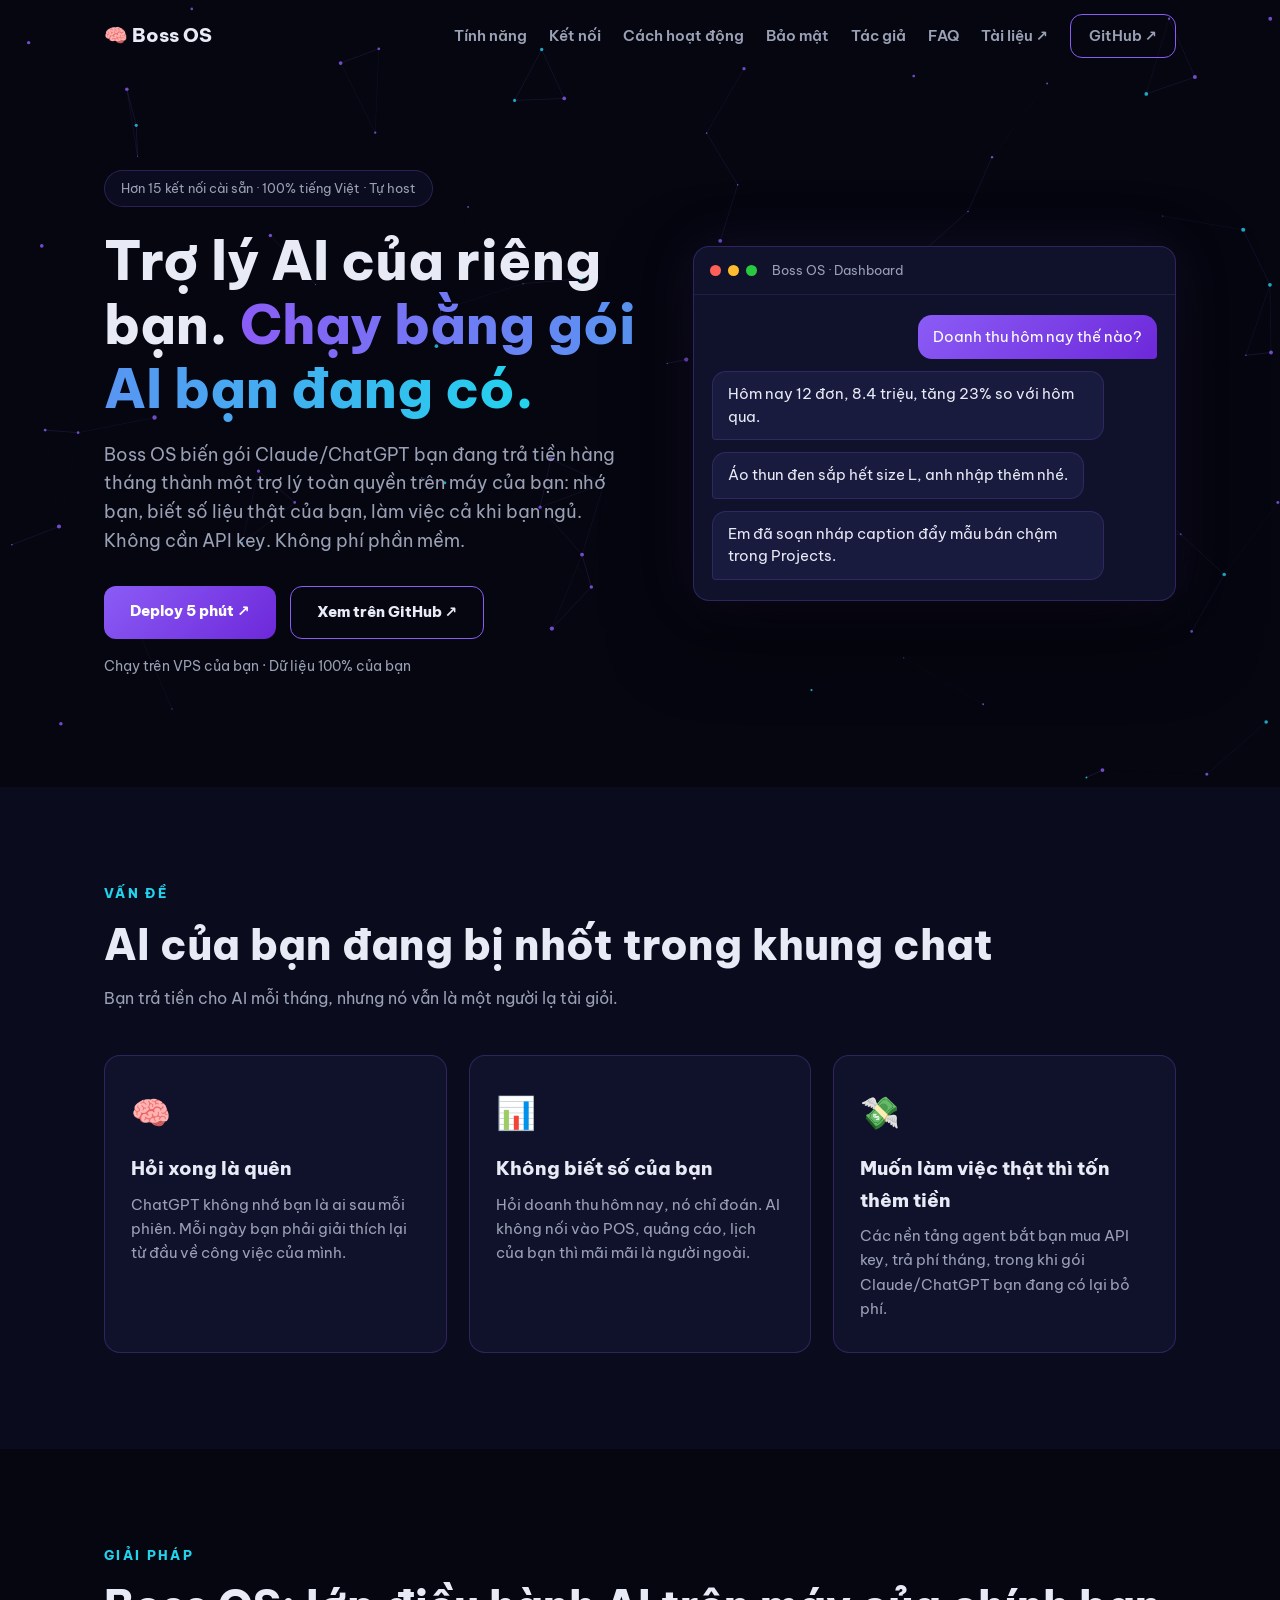
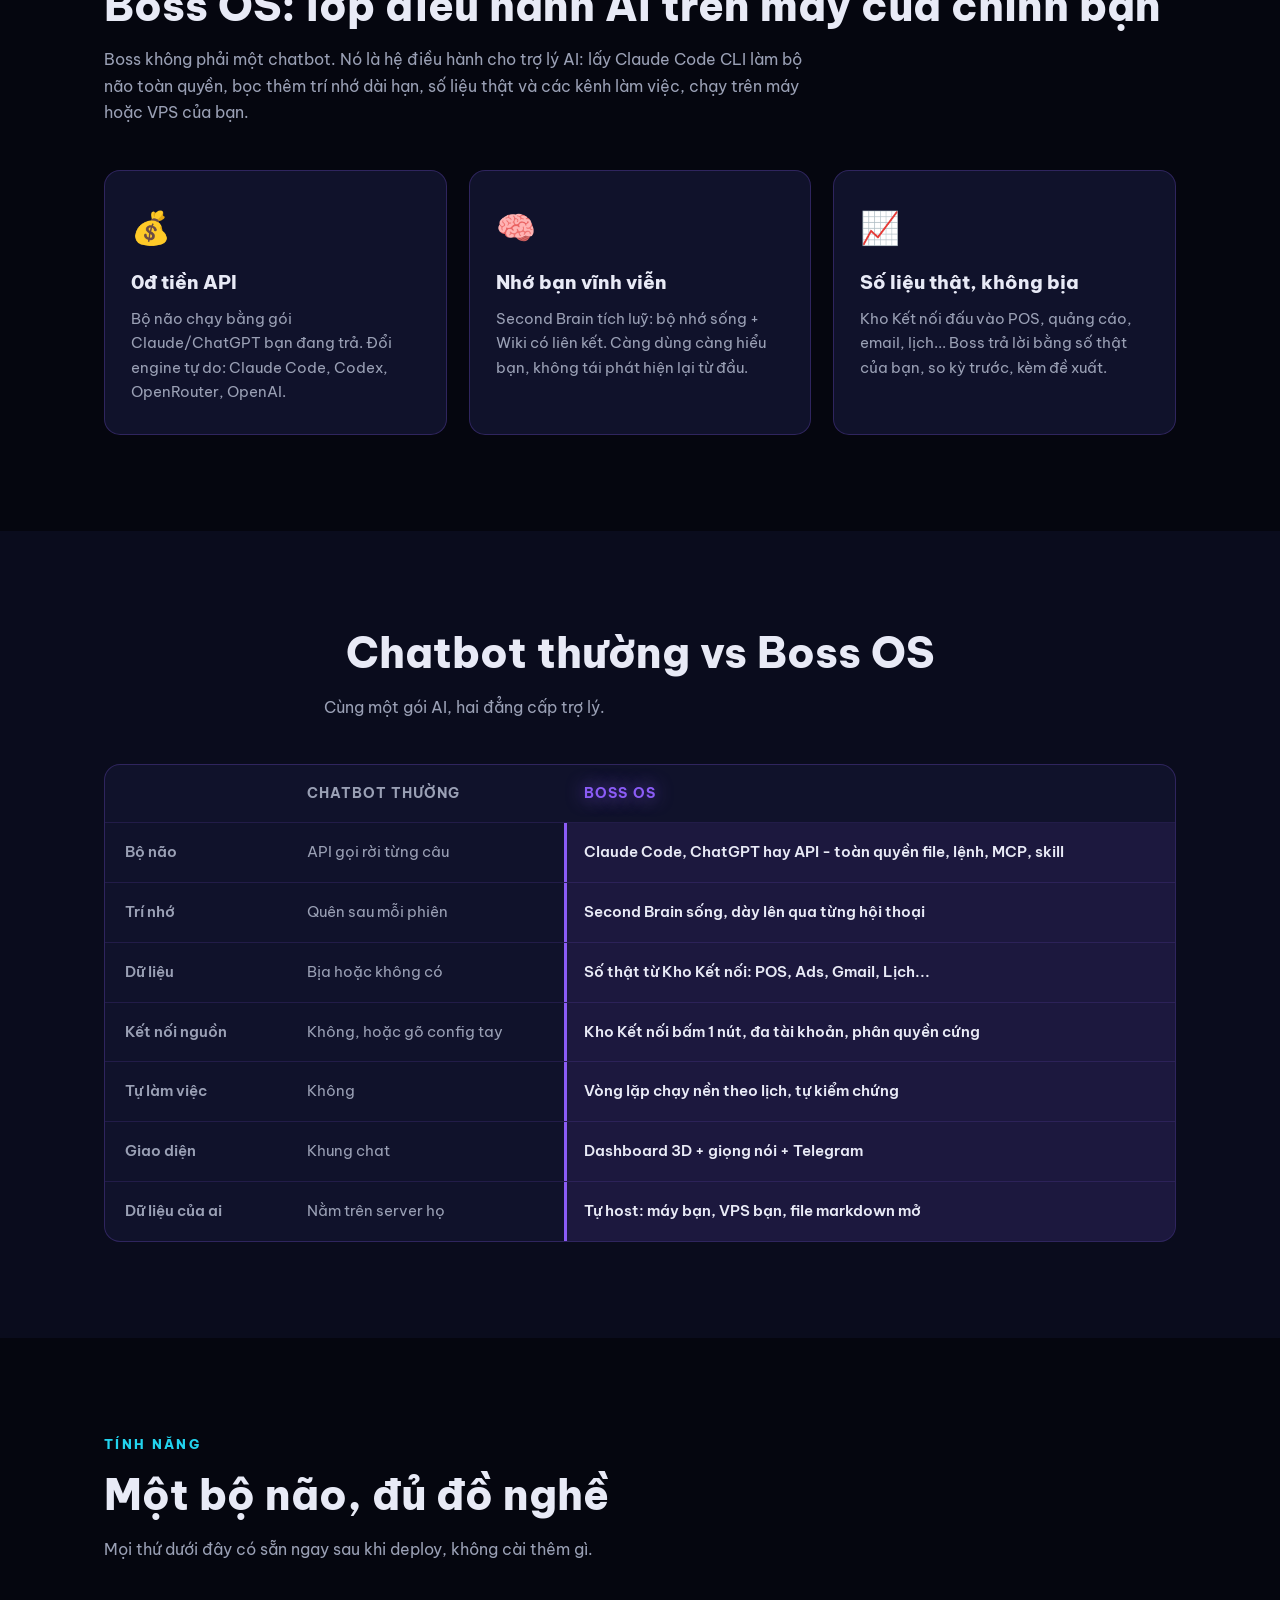
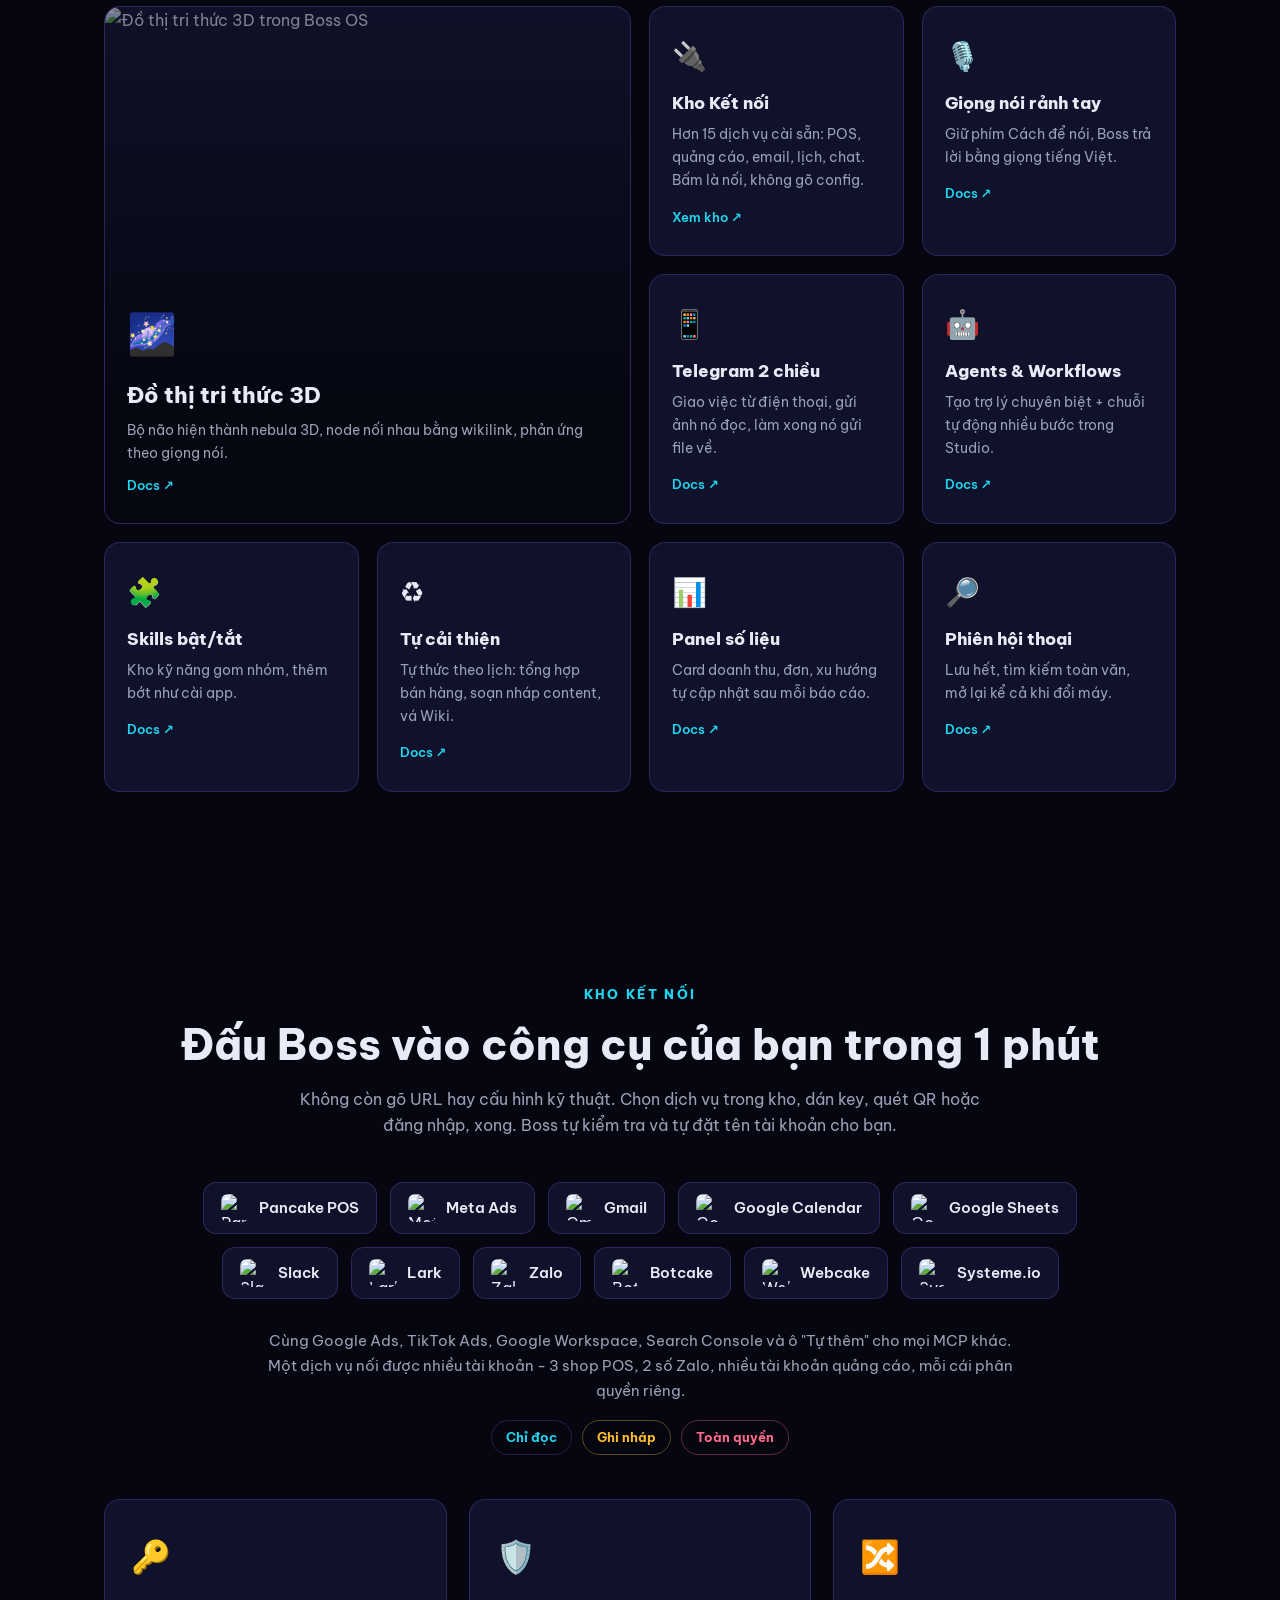
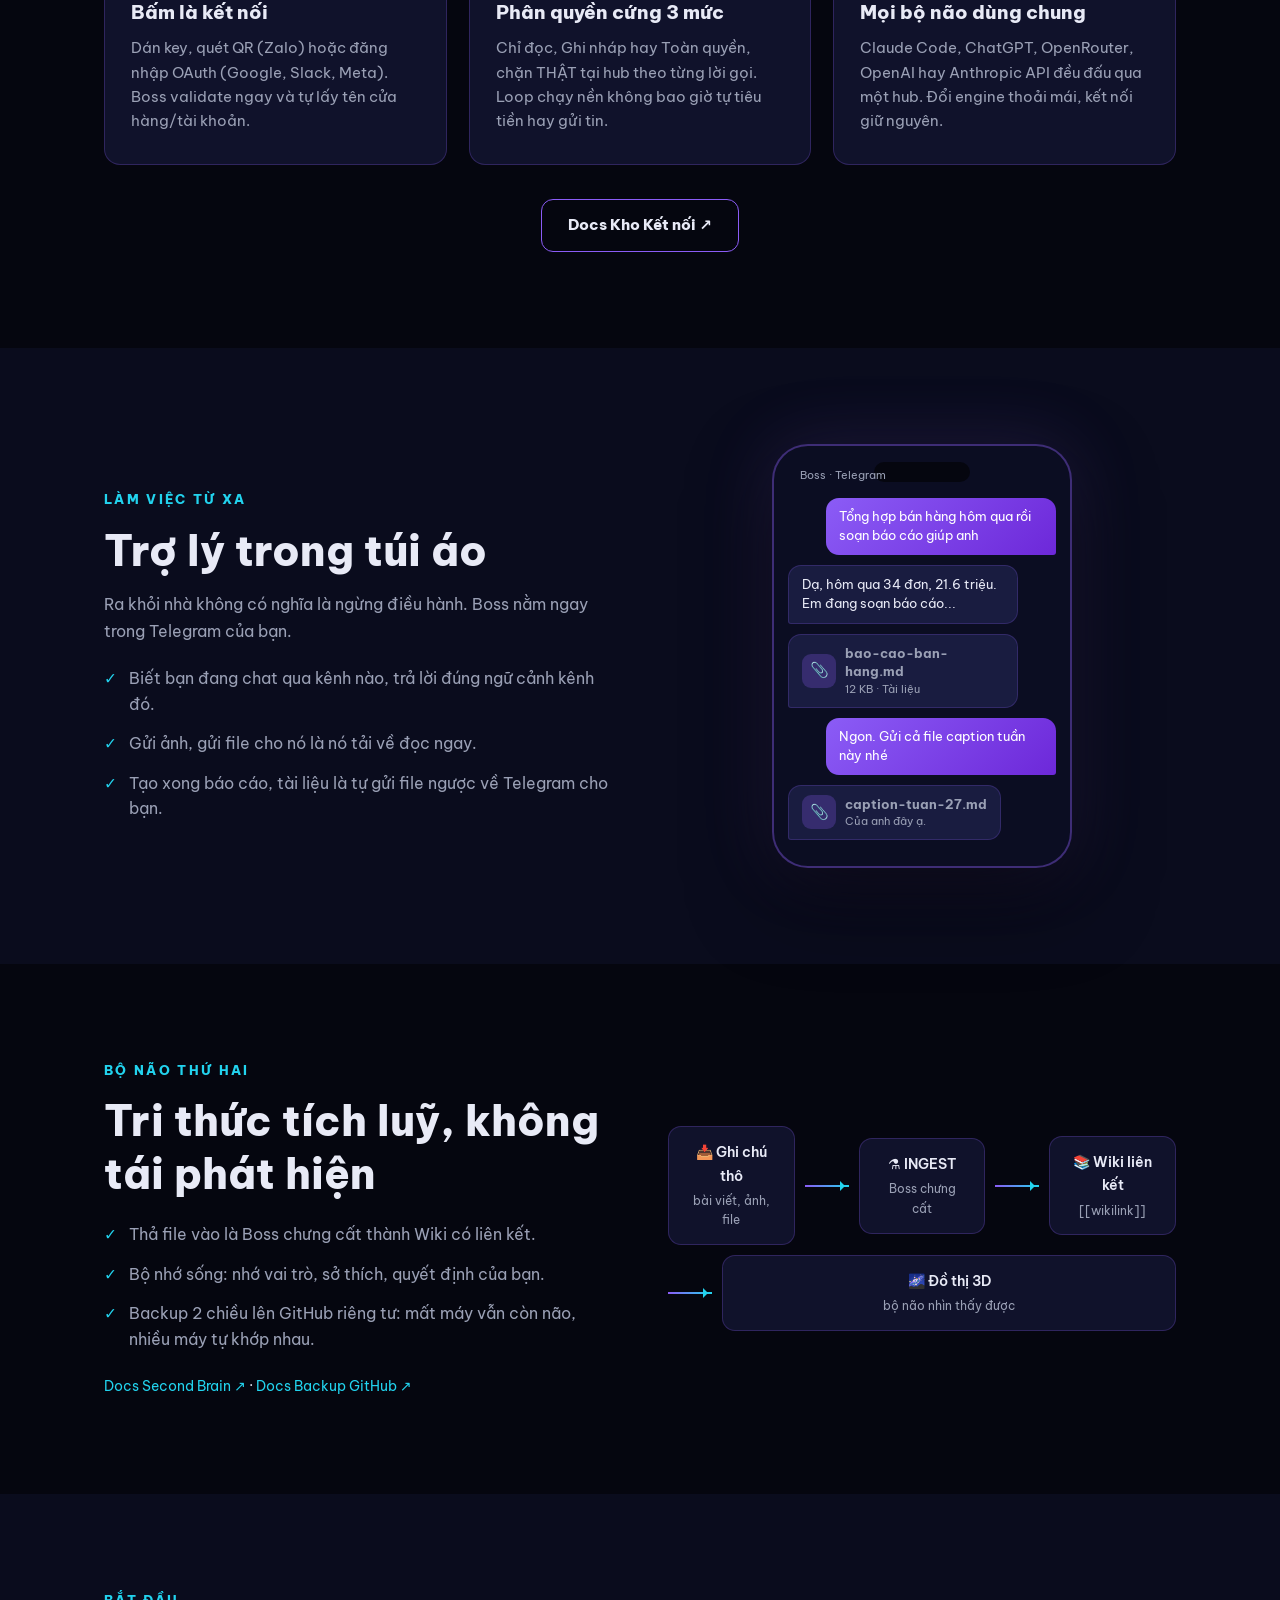
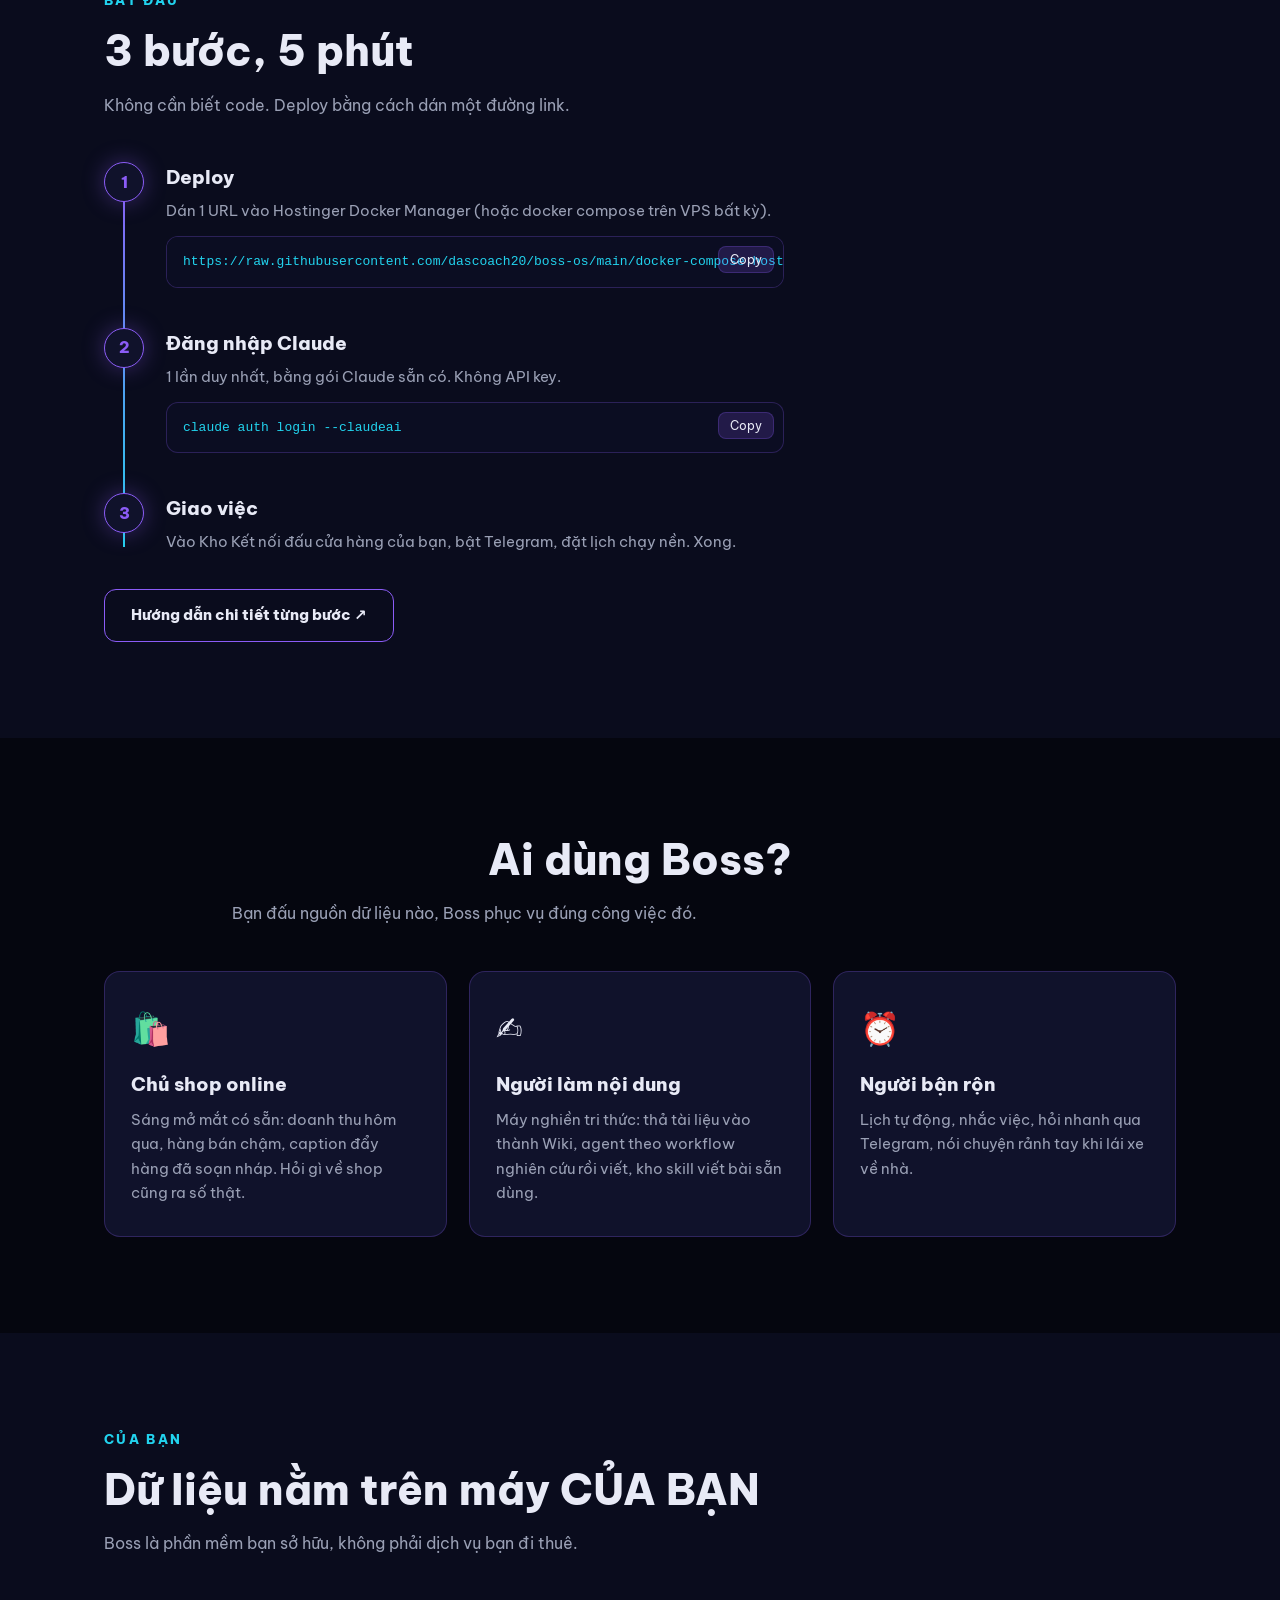
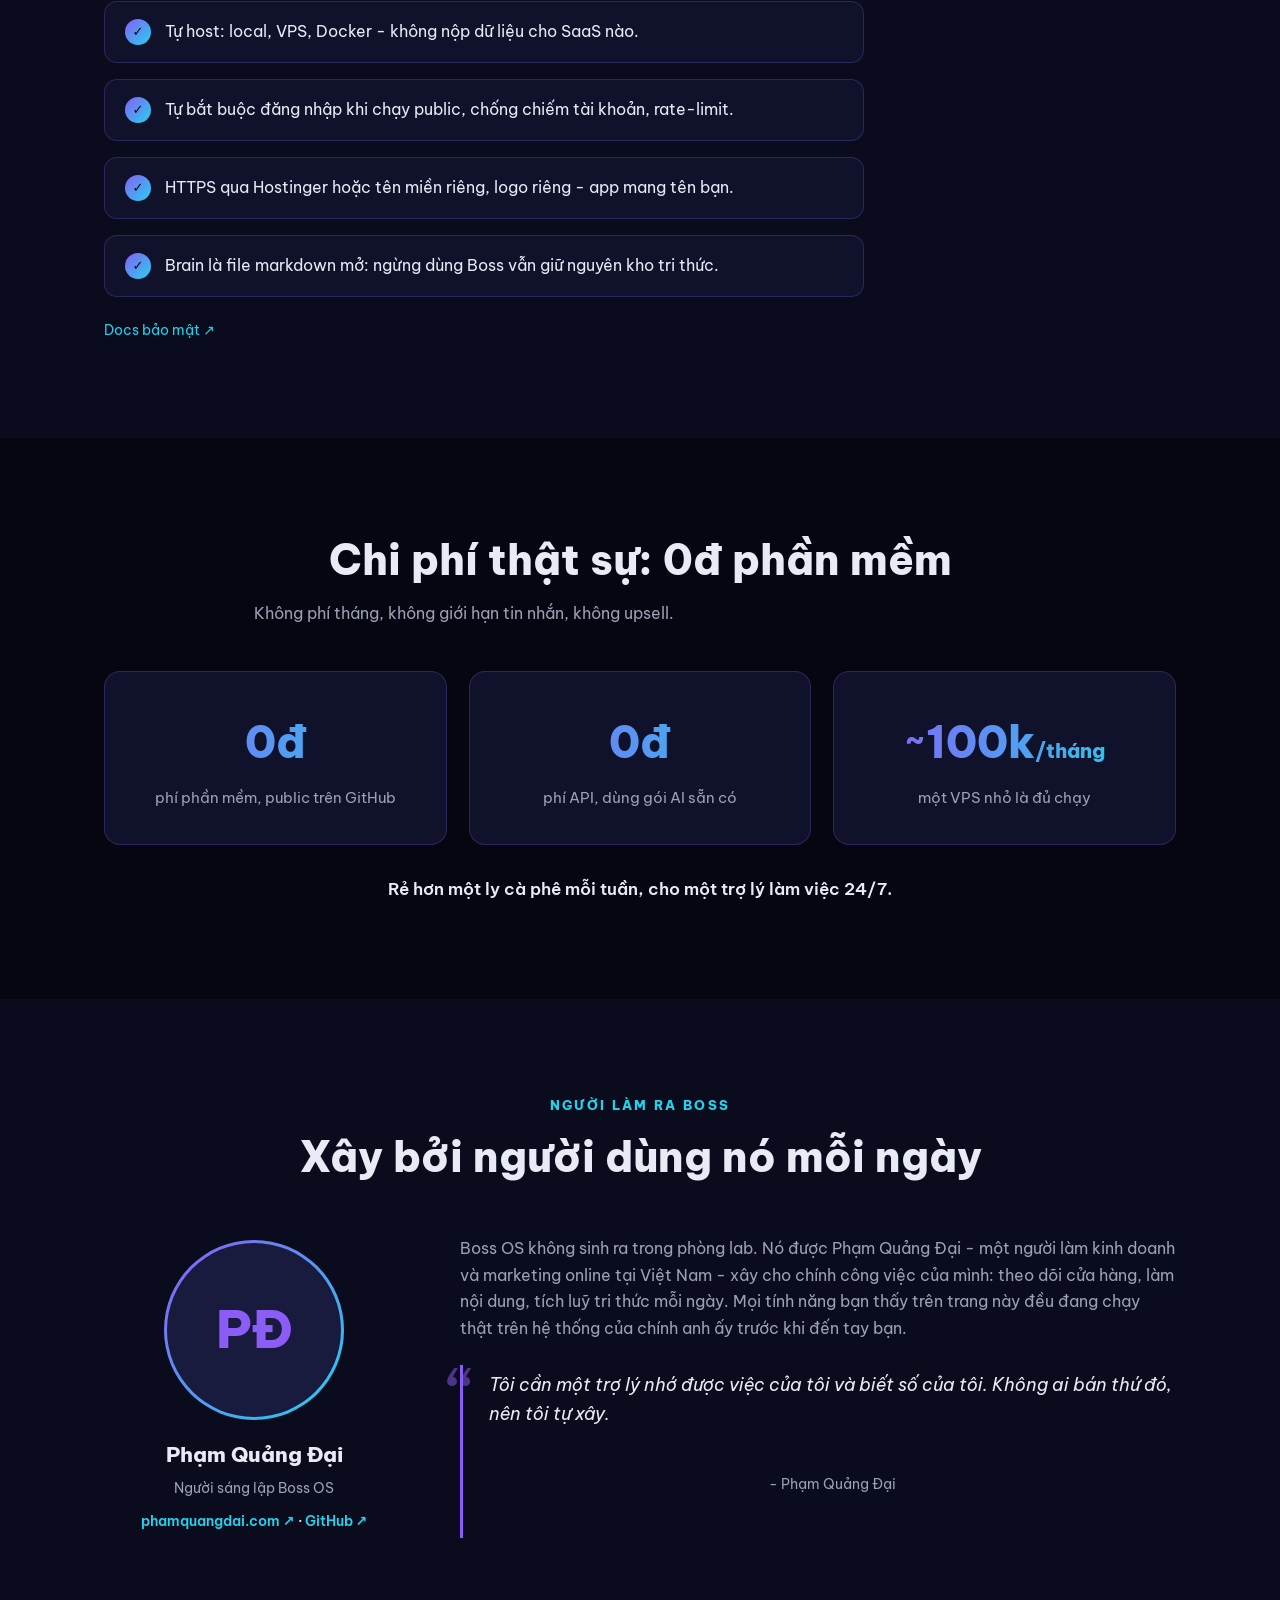
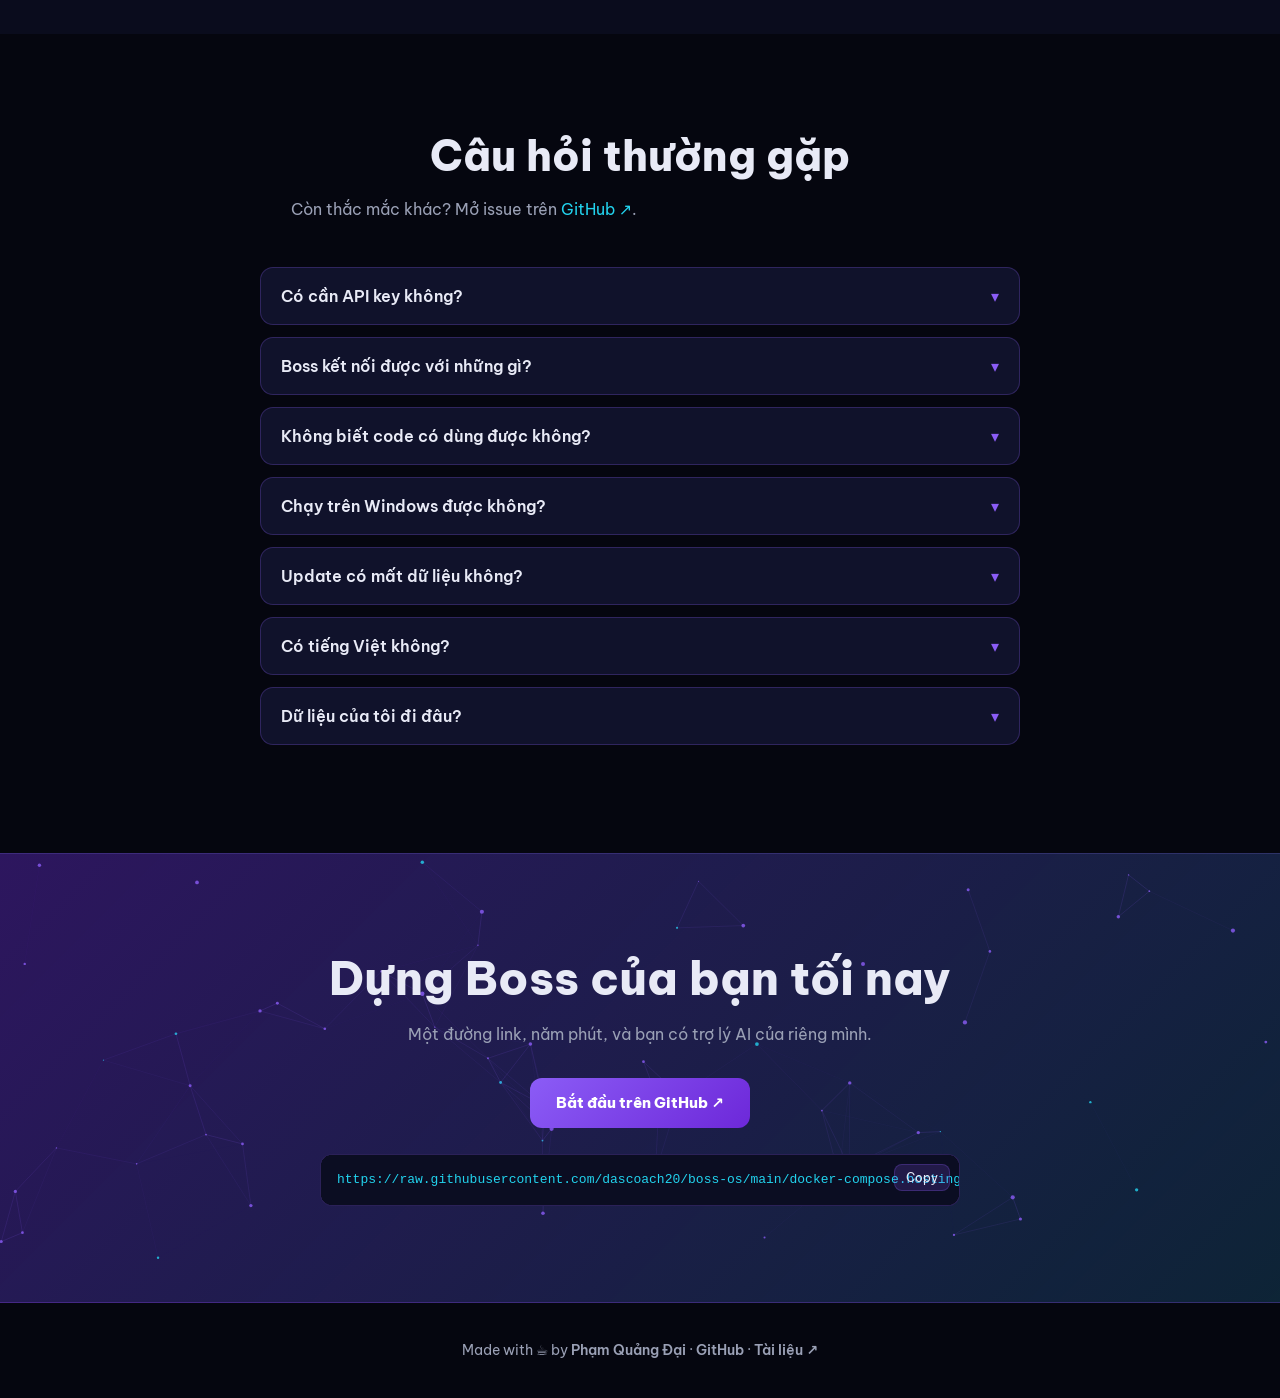
==== commit 06044027: "chore: point repo/image references to dascoach20 Replace all pham-dai-2000/boss-os repo and GHCR ima" ====
--- a/website/index.html
+++ b/website/index.html
@@ -265,8 +265,8 @@
       <a href="#security">Bảo mật</a>
       <a href="#author">Tác giả</a>
       <a href="#faq">FAQ</a>
-      <a href="https://github.com/pham-dai-2000/boss-os/blob/main/docs/README.md" target="_blank" rel="noopener">Tài liệu ↗</a>
-      <a class="btn btn-o btn-sm" href="https://github.com/pham-dai-2000/boss-os" target="_blank" rel="noopener">GitHub ↗</a>
+      <a href="https://github.com/dascoach20/boss-os/blob/main/docs/README.md" target="_blank" rel="noopener">Tài liệu ↗</a>
+      <a class="btn btn-o btn-sm" href="https://github.com/dascoach20/boss-os" target="_blank" rel="noopener">GitHub ↗</a>
     </div>
   </div>
 </nav>
@@ -281,8 +281,8 @@
         <h1>Trợ lý AI của riêng bạn. <em>Chạy bằng gói AI bạn đang có.</em></h1>
         <p class="hero-sub">Boss OS biến gói Claude/ChatGPT bạn đang trả tiền hàng tháng thành một trợ lý toàn quyền trên máy của bạn: nhớ bạn, biết số liệu thật của bạn, làm việc cả khi bạn ngủ. Không cần API key. Không phí phần mềm.</p>
         <div class="cta-row">
-          <a class="btn btn-p" href="https://github.com/pham-dai-2000/boss-os/blob/main/DEPLOY.md" target="_blank" rel="noopener">Deploy 5 phút ↗</a>
-          <a class="btn btn-o" href="https://github.com/pham-dai-2000/boss-os" target="_blank" rel="noopener">Xem trên GitHub ↗</a>
+          <a class="btn btn-p" href="https://github.com/dascoach20/boss-os/blob/main/DEPLOY.md" target="_blank" rel="noopener">Deploy 5 phút ↗</a>
+          <a class="btn btn-o" href="https://github.com/dascoach20/boss-os" target="_blank" rel="noopener">Xem trên GitHub ↗</a>
         </div>
         <p class="hero-note">Chạy trên VPS của bạn · Dữ liệu 100% của bạn</p>
       </div>
@@ -356,15 +356,15 @@
     <h2 class="rv">Một bộ não, đủ đồ nghề</h2>
     <p class="lead rv">Mọi thứ dưới đây có sẵn ngay sau khi deploy, không cài thêm gì.</p>
     <div class="bento">
-      <div class="feature big rv"><img class="bento-img" src="https://statics.pancake.vn/web-media-263/60/16/ba/ca/94174802bcc2b133a14259b5cb9093d18da42c2a175d8bf1ae1aaa1c-w:1028-h:613-l:76335-t:image/jpeg.jpg" alt="Đồ thị tri thức 3D trong Boss OS" loading="lazy"><span class="bento-shade"></span><span class="ico">🌌</span><h3>Đồ thị tri thức 3D</h3><p>Bộ não hiện thành nebula 3D, node nối nhau bằng wikilink, phản ứng theo giọng nói.</p><a href="https://github.com/pham-dai-2000/boss-os/blob/main/docs/03-do-thi-tri-thuc-3d.md" target="_blank" rel="noopener">Docs ↗</a></div>
+      <div class="feature big rv"><img class="bento-img" src="https://statics.pancake.vn/web-media-263/60/16/ba/ca/94174802bcc2b133a14259b5cb9093d18da42c2a175d8bf1ae1aaa1c-w:1028-h:613-l:76335-t:image/jpeg.jpg" alt="Đồ thị tri thức 3D trong Boss OS" loading="lazy"><span class="bento-shade"></span><span class="ico">🌌</span><h3>Đồ thị tri thức 3D</h3><p>Bộ não hiện thành nebula 3D, node nối nhau bằng wikilink, phản ứng theo giọng nói.</p><a href="https://github.com/dascoach20/boss-os/blob/main/docs/03-do-thi-tri-thuc-3d.md" target="_blank" rel="noopener">Docs ↗</a></div>
       <div class="feature rv" style="--d:.03s"><span class="ico">🔌</span><h3>Kho Kết nối</h3><p>Hơn 15 dịch vụ cài sẵn: POS, quảng cáo, email, lịch, chat. Bấm là nối, không gõ config.</p><a href="#connect">Xem kho ↗</a></div>
-      <div class="feature rv" style="--d:.05s"><span class="ico">🎙️</span><h3>Giọng nói rảnh tay</h3><p>Giữ phím Cách để nói, Boss trả lời bằng giọng tiếng Việt.</p><a href="https://github.com/pham-dai-2000/boss-os/blob/main/docs/02-tro-chuyen-va-giong-noi.md" target="_blank" rel="noopener">Docs ↗</a></div>
-      <div class="feature rv" style="--d:.1s"><span class="ico">📱</span><h3>Telegram 2 chiều</h3><p>Giao việc từ điện thoại, gửi ảnh nó đọc, làm xong nó gửi file về.</p><a href="https://github.com/pham-dai-2000/boss-os/blob/main/docs/11-telegram.md" target="_blank" rel="noopener">Docs ↗</a></div>
-      <div class="feature rv" style="--d:.15s"><span class="ico">🤖</span><h3>Agents &amp; Workflows</h3><p>Tạo trợ lý chuyên biệt + chuỗi tự động nhiều bước trong Studio.</p><a href="https://github.com/pham-dai-2000/boss-os/blob/main/docs/07-agents-va-workflows.md" target="_blank" rel="noopener">Docs ↗</a></div>
-      <div class="feature rv" style="--d:.2s"><span class="ico">🧩</span><h3>Skills bật/tắt</h3><p>Kho kỹ năng gom nhóm, thêm bớt như cài app.</p><a href="https://github.com/pham-dai-2000/boss-os/blob/main/docs/06-skills.md" target="_blank" rel="noopener">Docs ↗</a></div>
-      <div class="feature rv" style="--d:.25s"><span class="ico">♻️</span><h3>Tự cải thiện</h3><p>Tự thức theo lịch: tổng hợp bán hàng, soạn nháp content, vá Wiki.</p><a href="https://github.com/pham-dai-2000/boss-os/blob/main/docs/08-tu-cai-thien.md" target="_blank" rel="noopener">Docs ↗</a></div>
-      <div class="feature rv" style="--d:.3s"><span class="ico">📊</span><h3>Panel số liệu</h3><p>Card doanh thu, đơn, xu hướng tự cập nhật sau mỗi báo cáo.</p><a href="https://github.com/pham-dai-2000/boss-os/blob/main/docs/09-mcp-va-so-lieu.md" target="_blank" rel="noopener">Docs ↗</a></div>
-      <div class="feature rv" style="--d:.35s"><span class="ico">🔎</span><h3>Phiên hội thoại</h3><p>Lưu hết, tìm kiếm toàn văn, mở lại kể cả khi đổi máy.</p><a href="https://github.com/pham-dai-2000/boss-os/blob/main/docs/04-phien-hoi-thoai.md" target="_blank" rel="noopener">Docs ↗</a></div>
+      <div class="feature rv" style="--d:.05s"><span class="ico">🎙️</span><h3>Giọng nói rảnh tay</h3><p>Giữ phím Cách để nói, Boss trả lời bằng giọng tiếng Việt.</p><a href="https://github.com/dascoach20/boss-os/blob/main/docs/02-tro-chuyen-va-giong-noi.md" target="_blank" rel="noopener">Docs ↗</a></div>
+      <div class="feature rv" style="--d:.1s"><span class="ico">📱</span><h3>Telegram 2 chiều</h3><p>Giao việc từ điện thoại, gửi ảnh nó đọc, làm xong nó gửi file về.</p><a href="https://github.com/dascoach20/boss-os/blob/main/docs/11-telegram.md" target="_blank" rel="noopener">Docs ↗</a></div>
+      <div class="feature rv" style="--d:.15s"><span class="ico">🤖</span><h3>Agents &amp; Workflows</h3><p>Tạo trợ lý chuyên biệt + chuỗi tự động nhiều bước trong Studio.</p><a href="https://github.com/dascoach20/boss-os/blob/main/docs/07-agents-va-workflows.md" target="_blank" rel="noopener">Docs ↗</a></div>
+      <div class="feature rv" style="--d:.2s"><span class="ico">🧩</span><h3>Skills bật/tắt</h3><p>Kho kỹ năng gom nhóm, thêm bớt như cài app.</p><a href="https://github.com/dascoach20/boss-os/blob/main/docs/06-skills.md" target="_blank" rel="noopener">Docs ↗</a></div>
+      <div class="feature rv" style="--d:.25s"><span class="ico">♻️</span><h3>Tự cải thiện</h3><p>Tự thức theo lịch: tổng hợp bán hàng, soạn nháp content, vá Wiki.</p><a href="https://github.com/dascoach20/boss-os/blob/main/docs/08-tu-cai-thien.md" target="_blank" rel="noopener">Docs ↗</a></div>
+      <div class="feature rv" style="--d:.3s"><span class="ico">📊</span><h3>Panel số liệu</h3><p>Card doanh thu, đơn, xu hướng tự cập nhật sau mỗi báo cáo.</p><a href="https://github.com/dascoach20/boss-os/blob/main/docs/09-mcp-va-so-lieu.md" target="_blank" rel="noopener">Docs ↗</a></div>
+      <div class="feature rv" style="--d:.35s"><span class="ico">🔎</span><h3>Phiên hội thoại</h3><p>Lưu hết, tìm kiếm toàn văn, mở lại kể cả khi đổi máy.</p><a href="https://github.com/dascoach20/boss-os/blob/main/docs/04-phien-hoi-thoai.md" target="_blank" rel="noopener">Docs ↗</a></div>
     </div>
   </div>
 </section>
@@ -399,7 +399,7 @@
       <div class="card rv" style="--d:.15s"><span class="ico">🛡️</span><h3>Phân quyền cứng 3 mức</h3><p>Chỉ đọc, Ghi nháp hay Toàn quyền, chặn THẬT tại hub theo từng lời gọi. Loop chạy nền không bao giờ tự tiêu tiền hay gửi tin.</p></div>
       <div class="card rv" style="--d:.25s"><span class="ico">🔀</span><h3>Mọi bộ não dùng chung</h3><p>Claude Code, ChatGPT, OpenRouter, OpenAI hay Anthropic API đều đấu qua một hub. Đổi engine thoải mái, kết nối giữ nguyên.</p></div>
     </div>
-    <p style="margin-top:34px"><a class="btn btn-o" href="https://github.com/pham-dai-2000/boss-os/blob/main/docs/09-mcp-va-so-lieu.md" target="_blank" rel="noopener">Docs Kho Kết nối ↗</a></p>
+    <p style="margin-top:34px"><a class="btn btn-o" href="https://github.com/dascoach20/boss-os/blob/main/docs/09-mcp-va-so-lieu.md" target="_blank" rel="noopener">Docs Kho Kết nối ↗</a></p>
   </div>
 </section>
 
@@ -445,7 +445,7 @@
           <li class="rv" style="--d:.15s"><span class="ck">✓</span>Bộ nhớ sống: nhớ vai trò, sở thích, quyết định của bạn.</li>
           <li class="rv" style="--d:.25s"><span class="ck">✓</span>Backup 2 chiều lên GitHub riêng tư: mất máy vẫn còn não, nhiều máy tự khớp nhau.</li>
         </ul>
-        <p style="margin-top:22px;font-size:14px"><a href="https://github.com/pham-dai-2000/boss-os/blob/main/docs/13-second-brain-bo-nho-wiki.md" target="_blank" rel="noopener">Docs Second Brain ↗</a> · <a href="https://github.com/pham-dai-2000/boss-os/blob/main/docs/18-sao-luu-github.md" target="_blank" rel="noopener">Docs Backup GitHub ↗</a></p>
+        <p style="margin-top:22px;font-size:14px"><a href="https://github.com/dascoach20/boss-os/blob/main/docs/13-second-brain-bo-nho-wiki.md" target="_blank" rel="noopener">Docs Second Brain ↗</a> · <a href="https://github.com/dascoach20/boss-os/blob/main/docs/18-sao-luu-github.md" target="_blank" rel="noopener">Docs Backup GitHub ↗</a></p>
       </div>
       <div class="rv">
         <div class="flow">
@@ -474,7 +474,7 @@
         <span class="stepnum">1</span>
         <h3>Deploy</h3>
         <p>Dán 1 URL vào Hostinger Docker Manager (hoặc docker compose trên VPS bất kỳ).</p>
-        <pre><code>https://raw.githubusercontent.com/pham-dai-2000/boss-os/main/docker-compose.hostinger.yml</code><button class="copy-btn">Copy</button></pre>
+        <pre><code>https://raw.githubusercontent.com/dascoach20/boss-os/main/docker-compose.hostinger.yml</code><button class="copy-btn">Copy</button></pre>
       </li>
       <li>
         <span class="stepnum">2</span>
@@ -488,7 +488,7 @@
         <p>Vào Kho Kết nối đấu cửa hàng của bạn, bật Telegram, đặt lịch chạy nền. Xong.</p>
       </li>
     </ol>
-    <p style="margin-top:34px"><a class="btn btn-o" href="https://github.com/pham-dai-2000/boss-os/blob/main/DEPLOY.md" target="_blank" rel="noopener">Hướng dẫn chi tiết từng bước ↗</a></p>
+    <p style="margin-top:34px"><a class="btn btn-o" href="https://github.com/dascoach20/boss-os/blob/main/DEPLOY.md" target="_blank" rel="noopener">Hướng dẫn chi tiết từng bước ↗</a></p>
   </div>
 </section>
 
@@ -517,7 +517,7 @@
       <li class="rv" style="--d:.25s"><span class="ck">✓</span>HTTPS qua Hostinger hoặc tên miền riêng, logo riêng - app mang tên bạn.</li>
       <li class="rv" style="--d:.35s"><span class="ck">✓</span>Brain là file markdown mở: ngừng dùng Boss vẫn giữ nguyên kho tri thức.</li>
     </ul>
-    <p style="margin-top:22px;font-size:14px"><a href="https://github.com/pham-dai-2000/boss-os/blob/main/docs/14-bao-mat-tai-khoan.md" target="_blank" rel="noopener">Docs bảo mật ↗</a></p>
+    <p style="margin-top:22px;font-size:14px"><a href="https://github.com/dascoach20/boss-os/blob/main/docs/14-bao-mat-tai-khoan.md" target="_blank" rel="noopener">Docs bảo mật ↗</a></p>
   </div>
 </section>
 
@@ -562,7 +562,7 @@
 <section id="faq">
   <div class="wrap">
     <h2 class="rv center">Câu hỏi thường gặp</h2>
-    <p class="lead rv center">Còn thắc mắc khác? Mở issue trên <a href="https://github.com/pham-dai-2000/boss-os" target="_blank" rel="noopener">GitHub ↗</a>.</p>
+    <p class="lead rv center">Còn thắc mắc khác? Mở issue trên <a href="https://github.com/dascoach20/boss-os" target="_blank" rel="noopener">GitHub ↗</a>.</p>
     <div class="faq rv">
       <div class="qa"><button class="faq-q">Có cần API key không?<span class="ar">▾</span></button><div class="faq-a"><p>Không. Boss dùng gói subscription Claude/ChatGPT bạn đang có. Chỉ đăng nhập 1 lần.</p></div></div>
       <div class="qa"><button class="faq-q">Boss kết nối được với những gì?<span class="ar">▾</span></button><div class="faq-a"><p>Hơn 15 dịch vụ cài sẵn trong Kho Kết nối: Pancake POS, Meta/Google/TikTok Ads, Gmail, Google Calendar, Sheets, Slack, Lark, Zalo, Botcake, Webcake, Systeme.io... Bấm kết nối rồi dán key hoặc đăng nhập là xong, mỗi kết nối phân quyền riêng. Dịch vụ chưa có thì tự thêm bằng MCP.</p></div></div>
@@ -581,16 +581,16 @@
   <div class="wrap">
     <h2 class="rv">Dựng Boss của bạn tối nay</h2>
     <p class="lead rv">Một đường link, năm phút, và bạn có trợ lý AI của riêng mình.</p>
-    <a class="btn btn-p rv" href="https://github.com/pham-dai-2000/boss-os" target="_blank" rel="noopener">Bắt đầu trên GitHub ↗</a>
-    <pre class="rv"><code>https://raw.githubusercontent.com/pham-dai-2000/boss-os/main/docker-compose.hostinger.yml</code><button class="copy-btn">Copy</button></pre>
+    <a class="btn btn-p rv" href="https://github.com/dascoach20/boss-os" target="_blank" rel="noopener">Bắt đầu trên GitHub ↗</a>
+    <pre class="rv"><code>https://raw.githubusercontent.com/dascoach20/boss-os/main/docker-compose.hostinger.yml</code><button class="copy-btn">Copy</button></pre>
   </div>
 </section>
 
 <footer>
   <div class="wrap">
     Made with ☕ by <a href="https://phamquangdai.com" target="_blank" rel="noopener">Phạm Quảng Đại</a>
-    · <a href="https://github.com/pham-dai-2000/boss-os" target="_blank" rel="noopener">GitHub</a>
-    · <a href="https://github.com/pham-dai-2000/boss-os/blob/main/docs/README.md" target="_blank" rel="noopener">Tài liệu ↗</a>
+    · <a href="https://github.com/dascoach20/boss-os" target="_blank" rel="noopener">GitHub</a>
+    · <a href="https://github.com/dascoach20/boss-os/blob/main/docs/README.md" target="_blank" rel="noopener">Tài liệu ↗</a>
   </div>
 </footer>
 
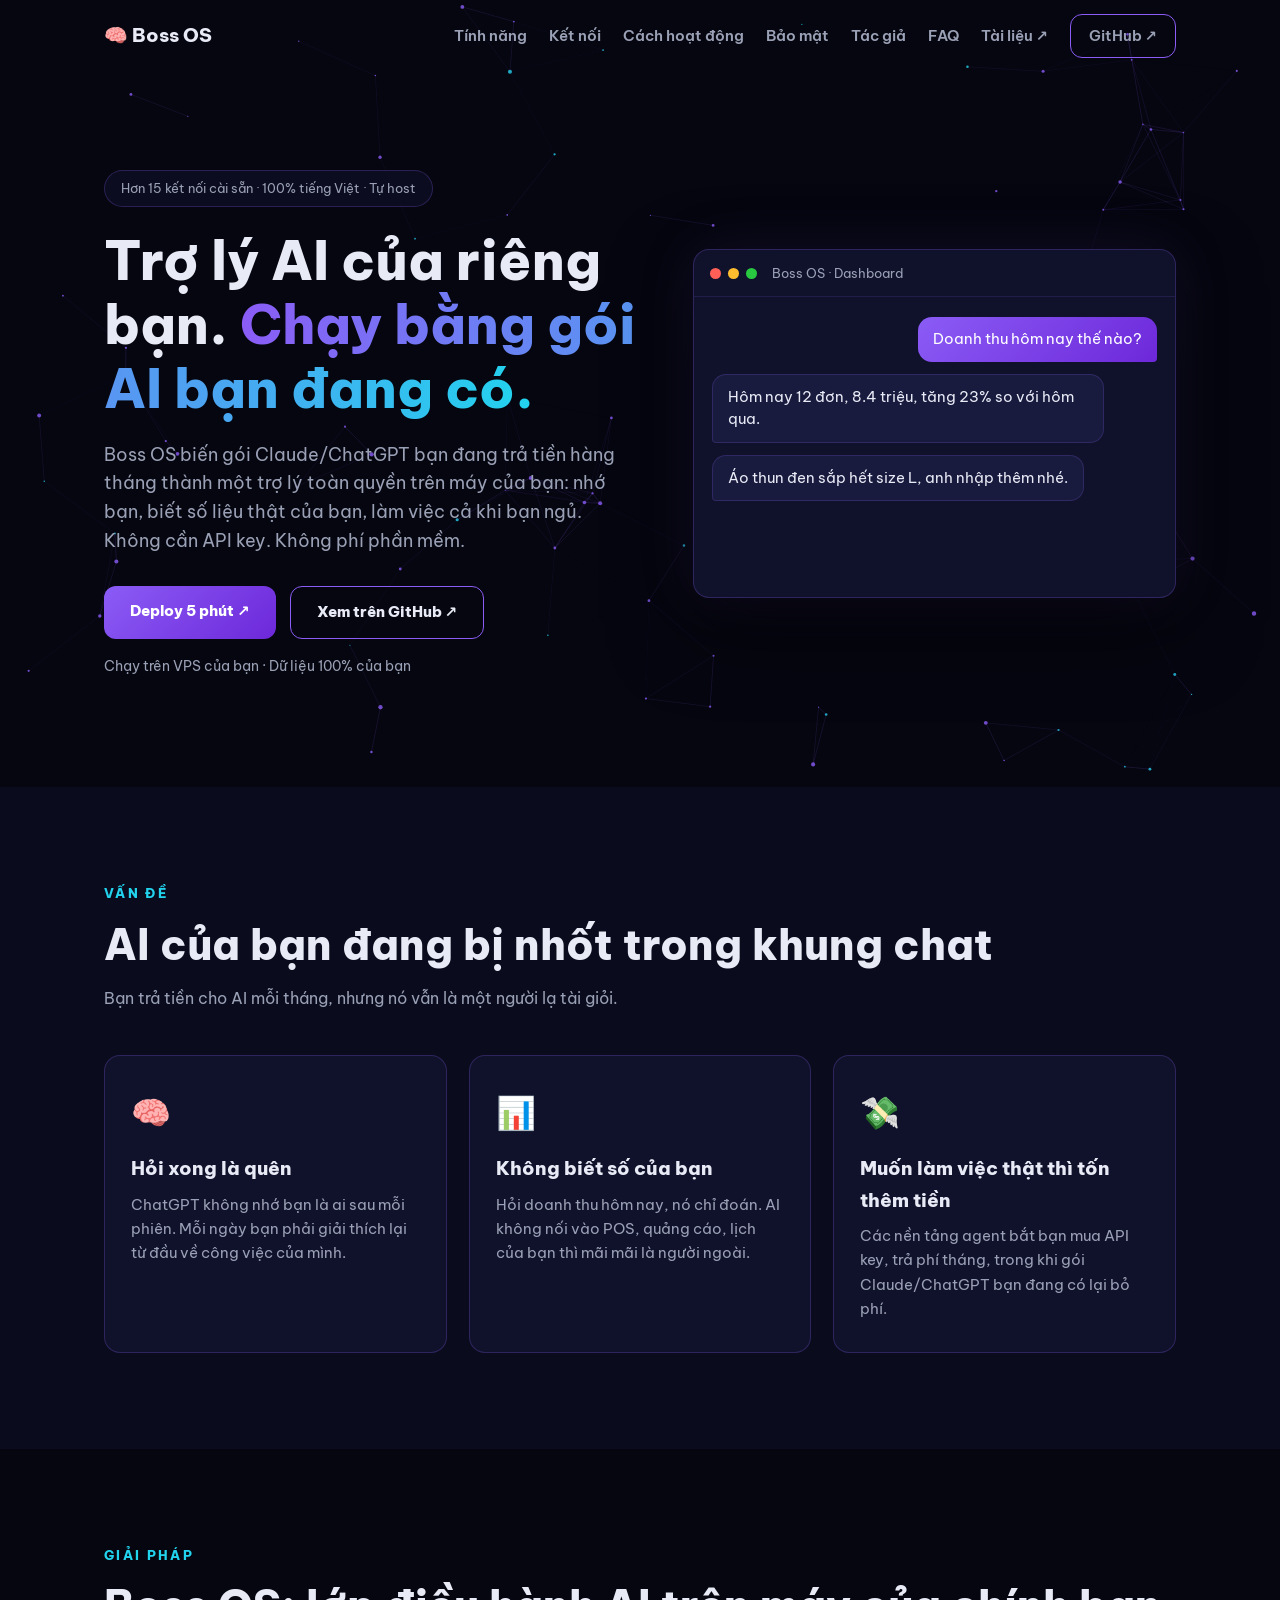
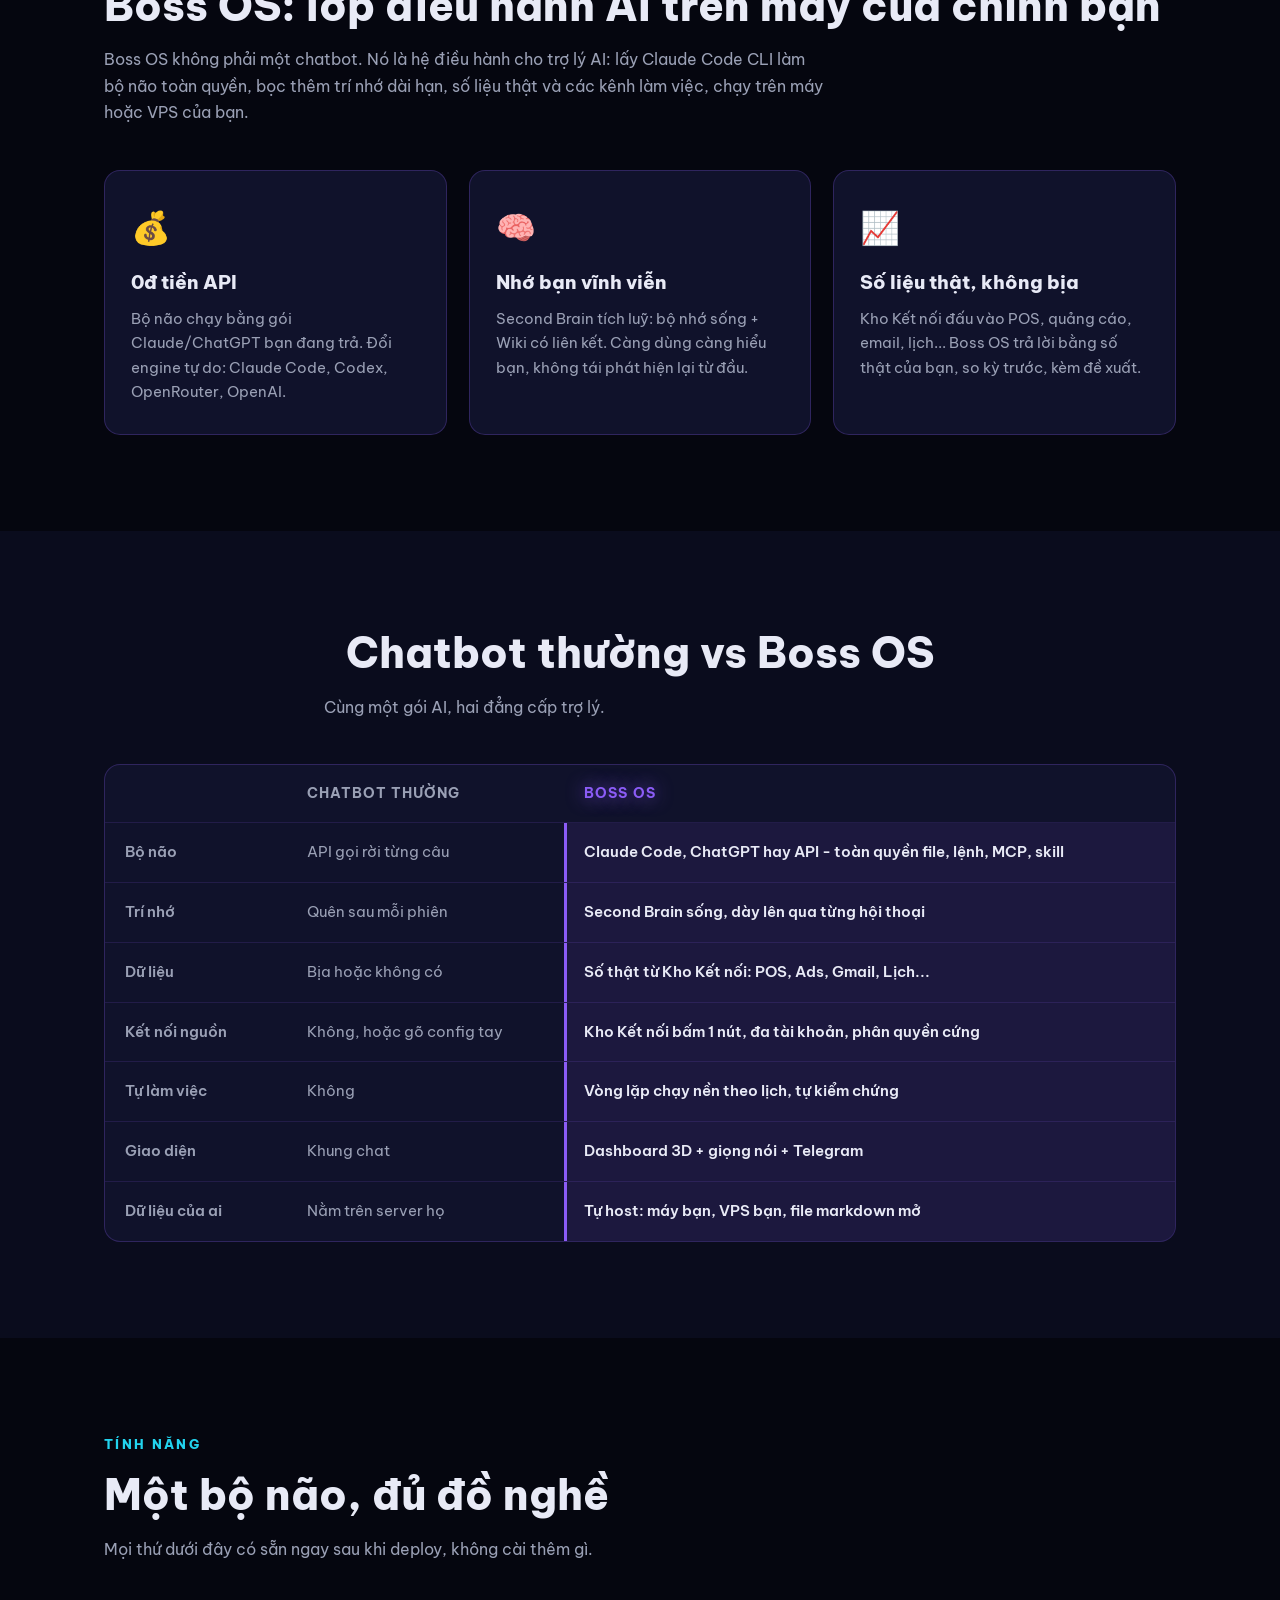
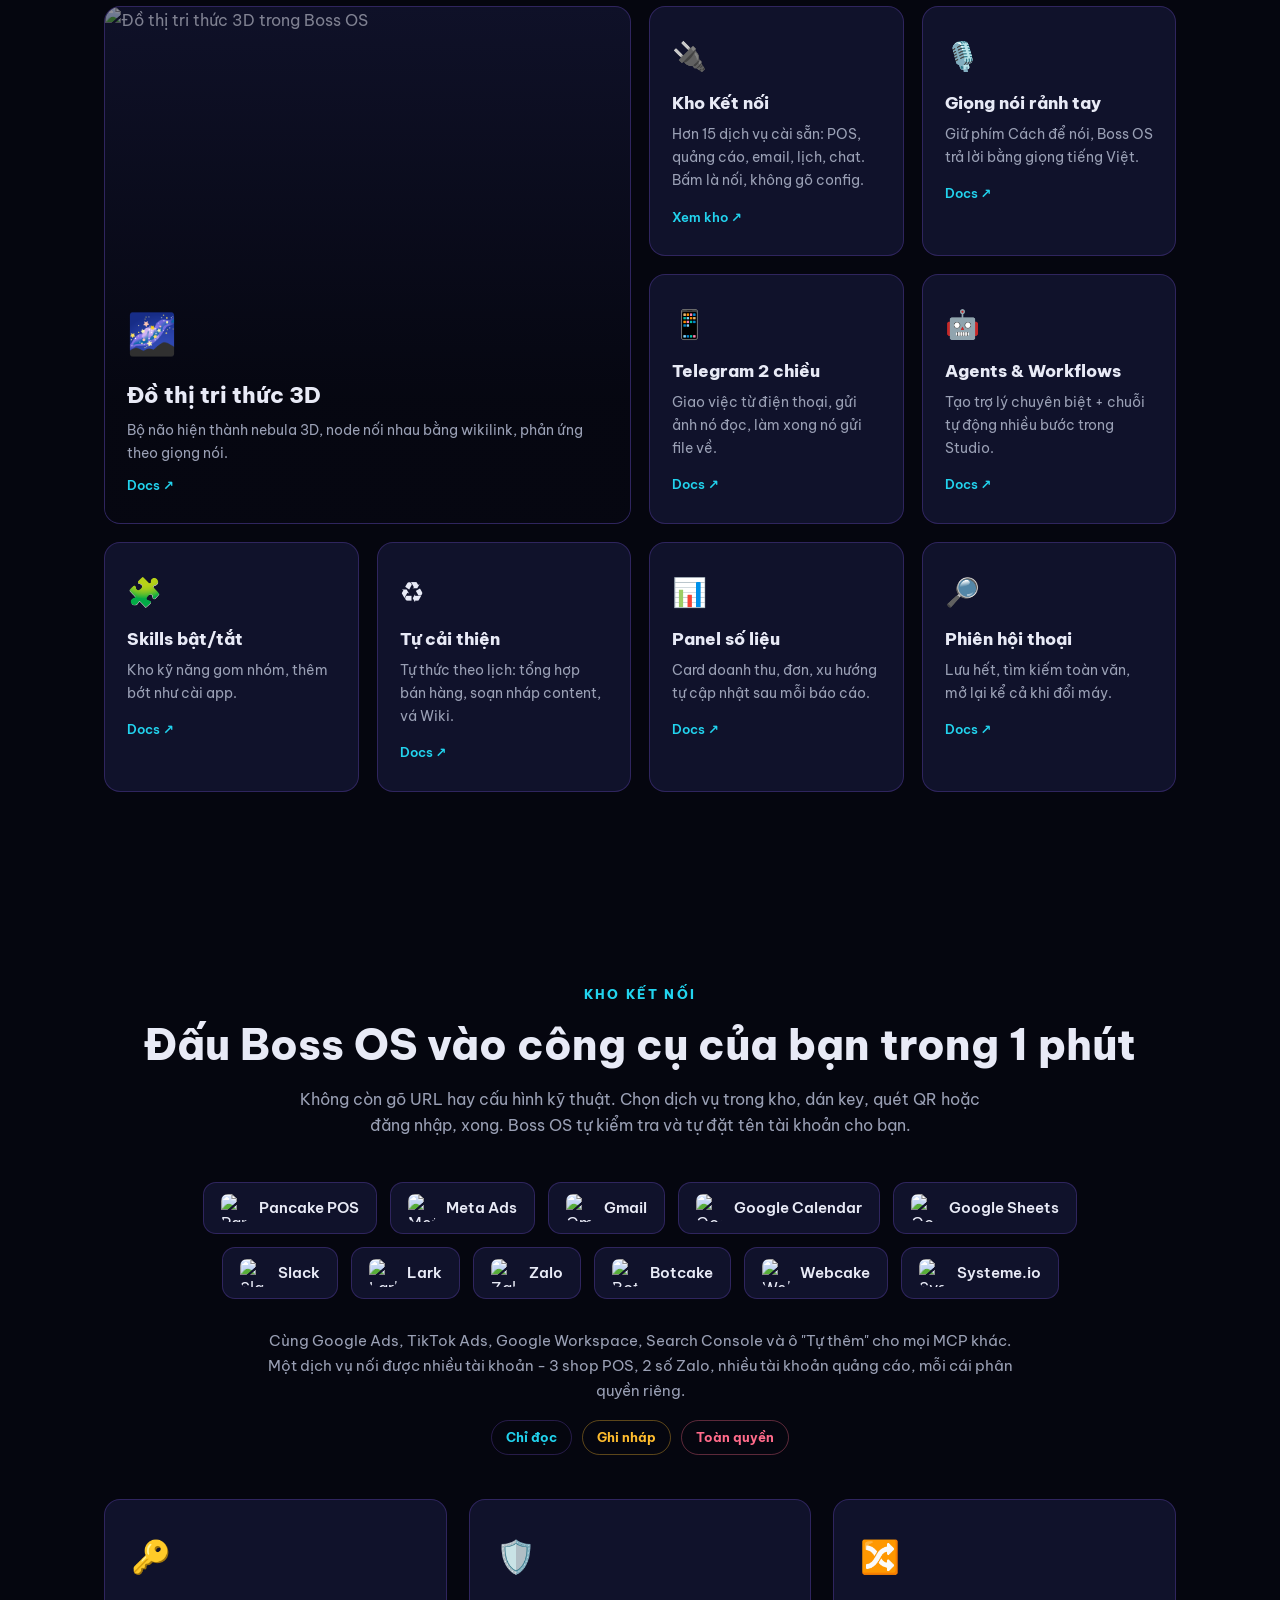
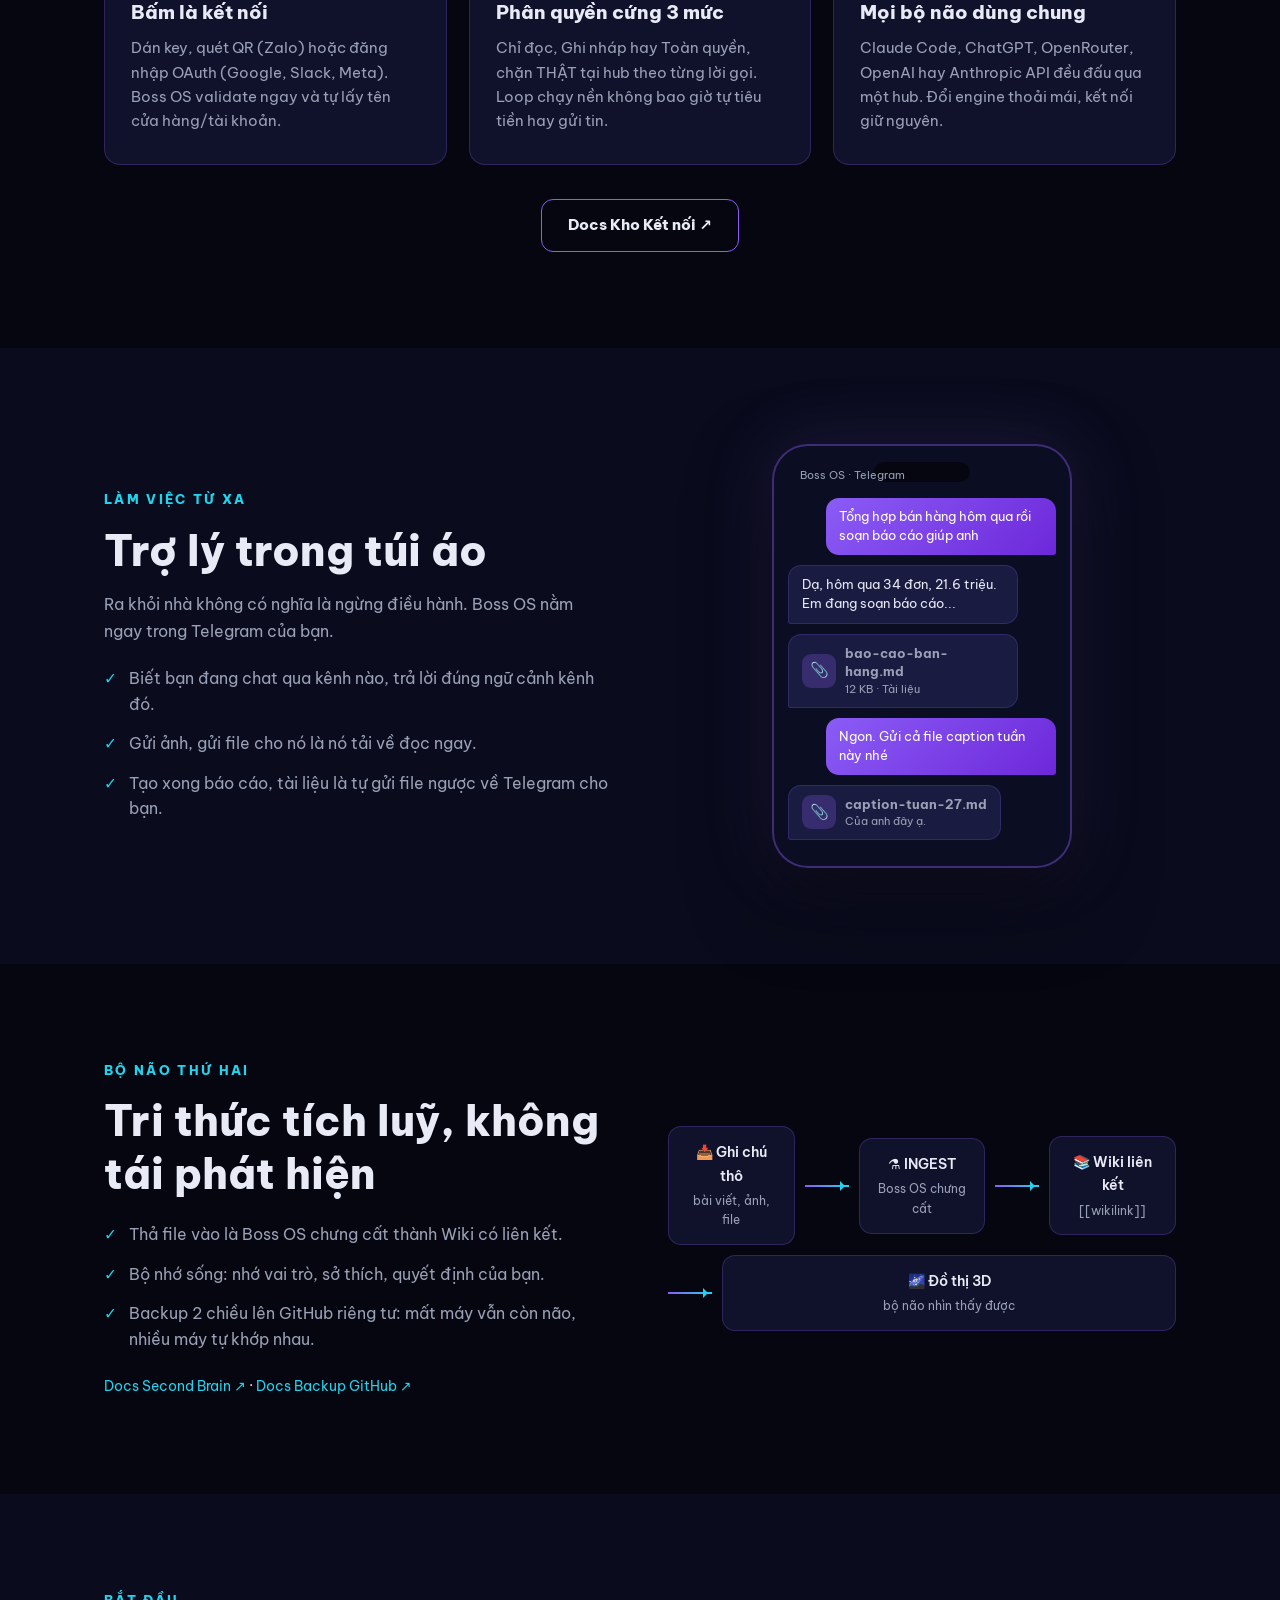
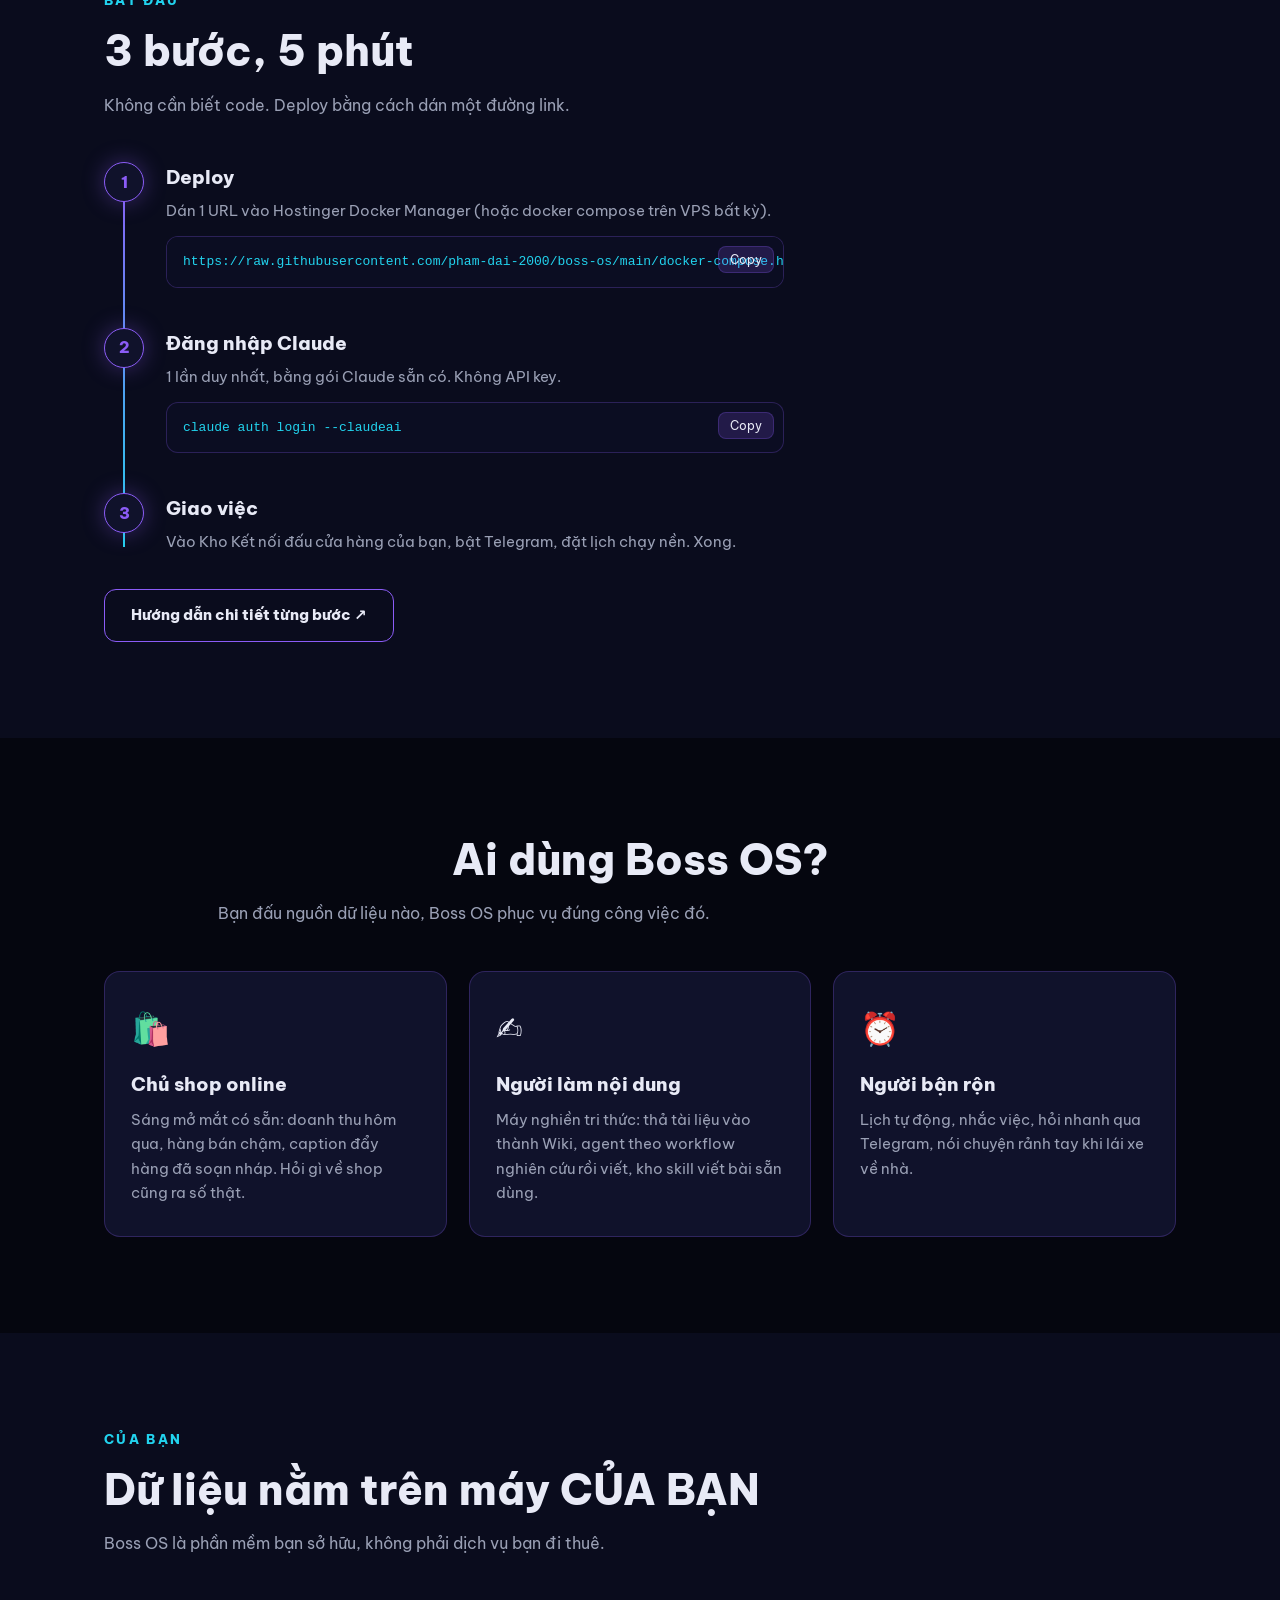
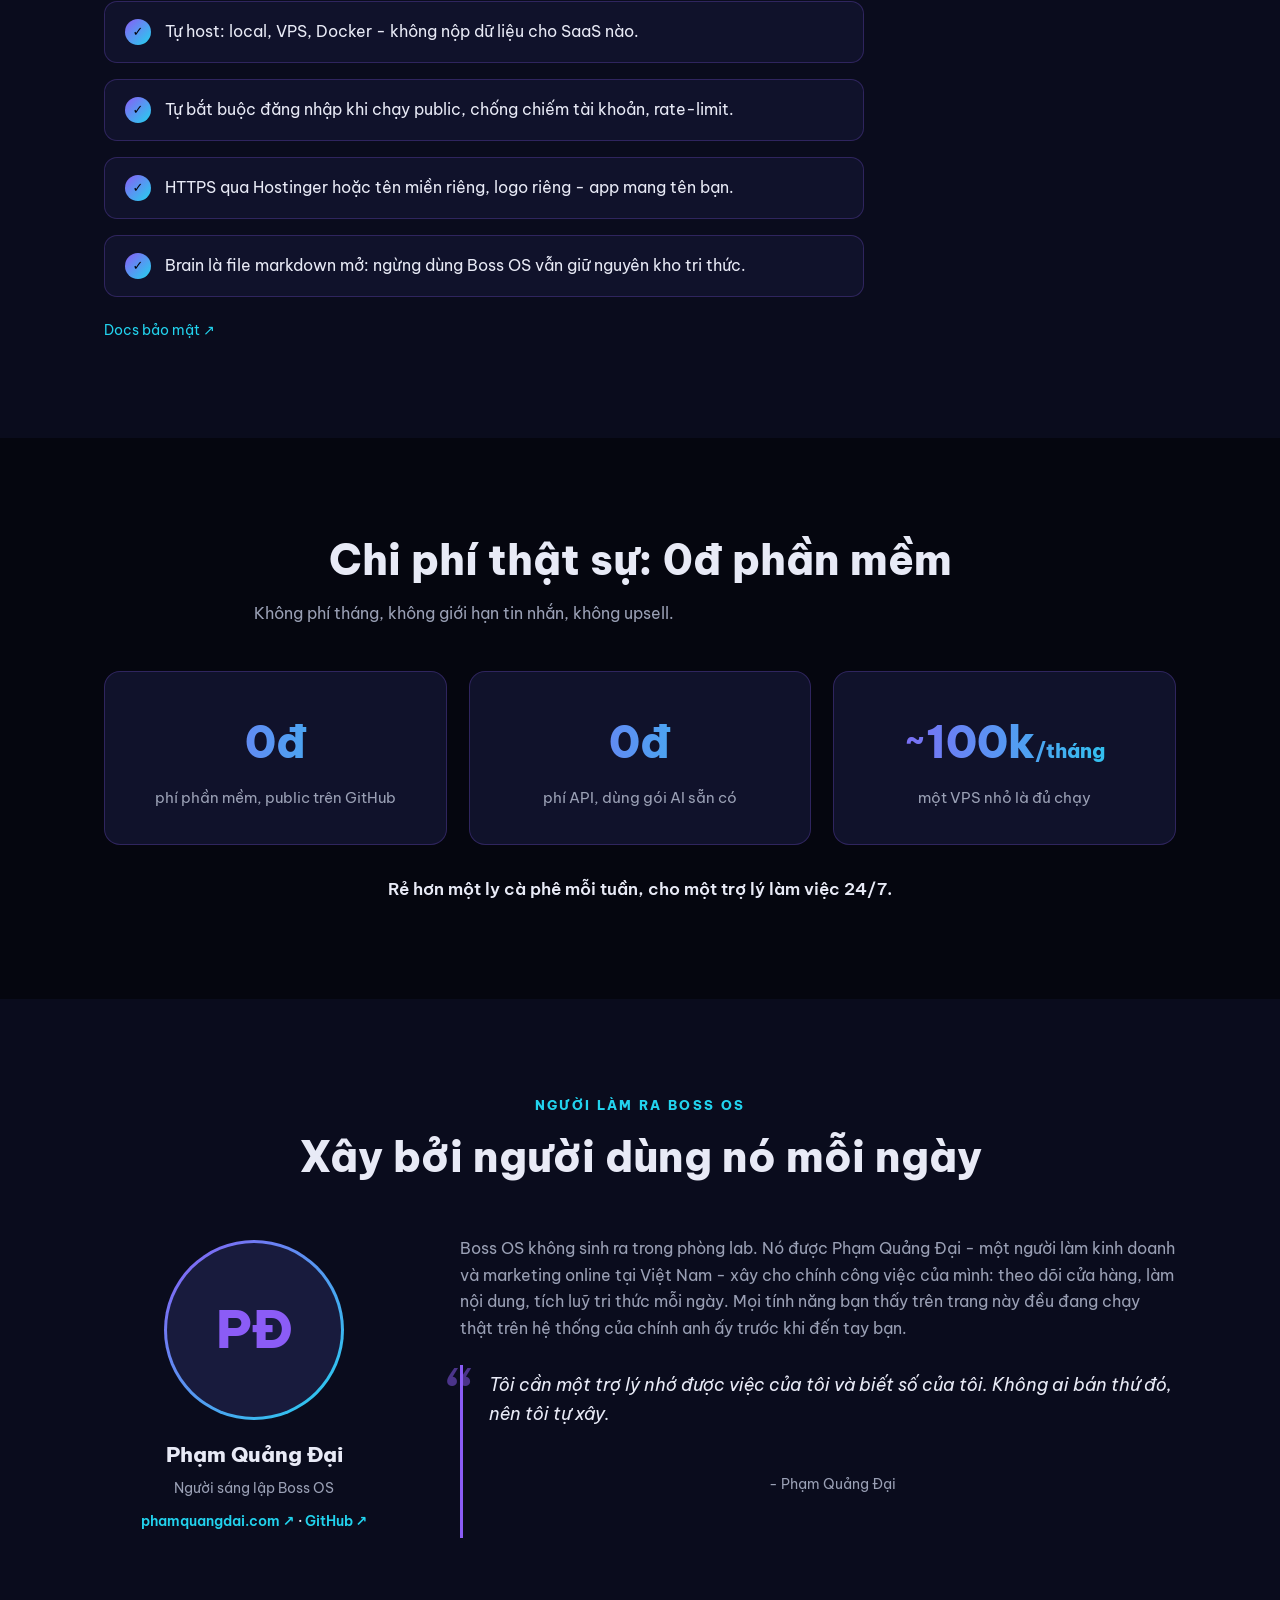
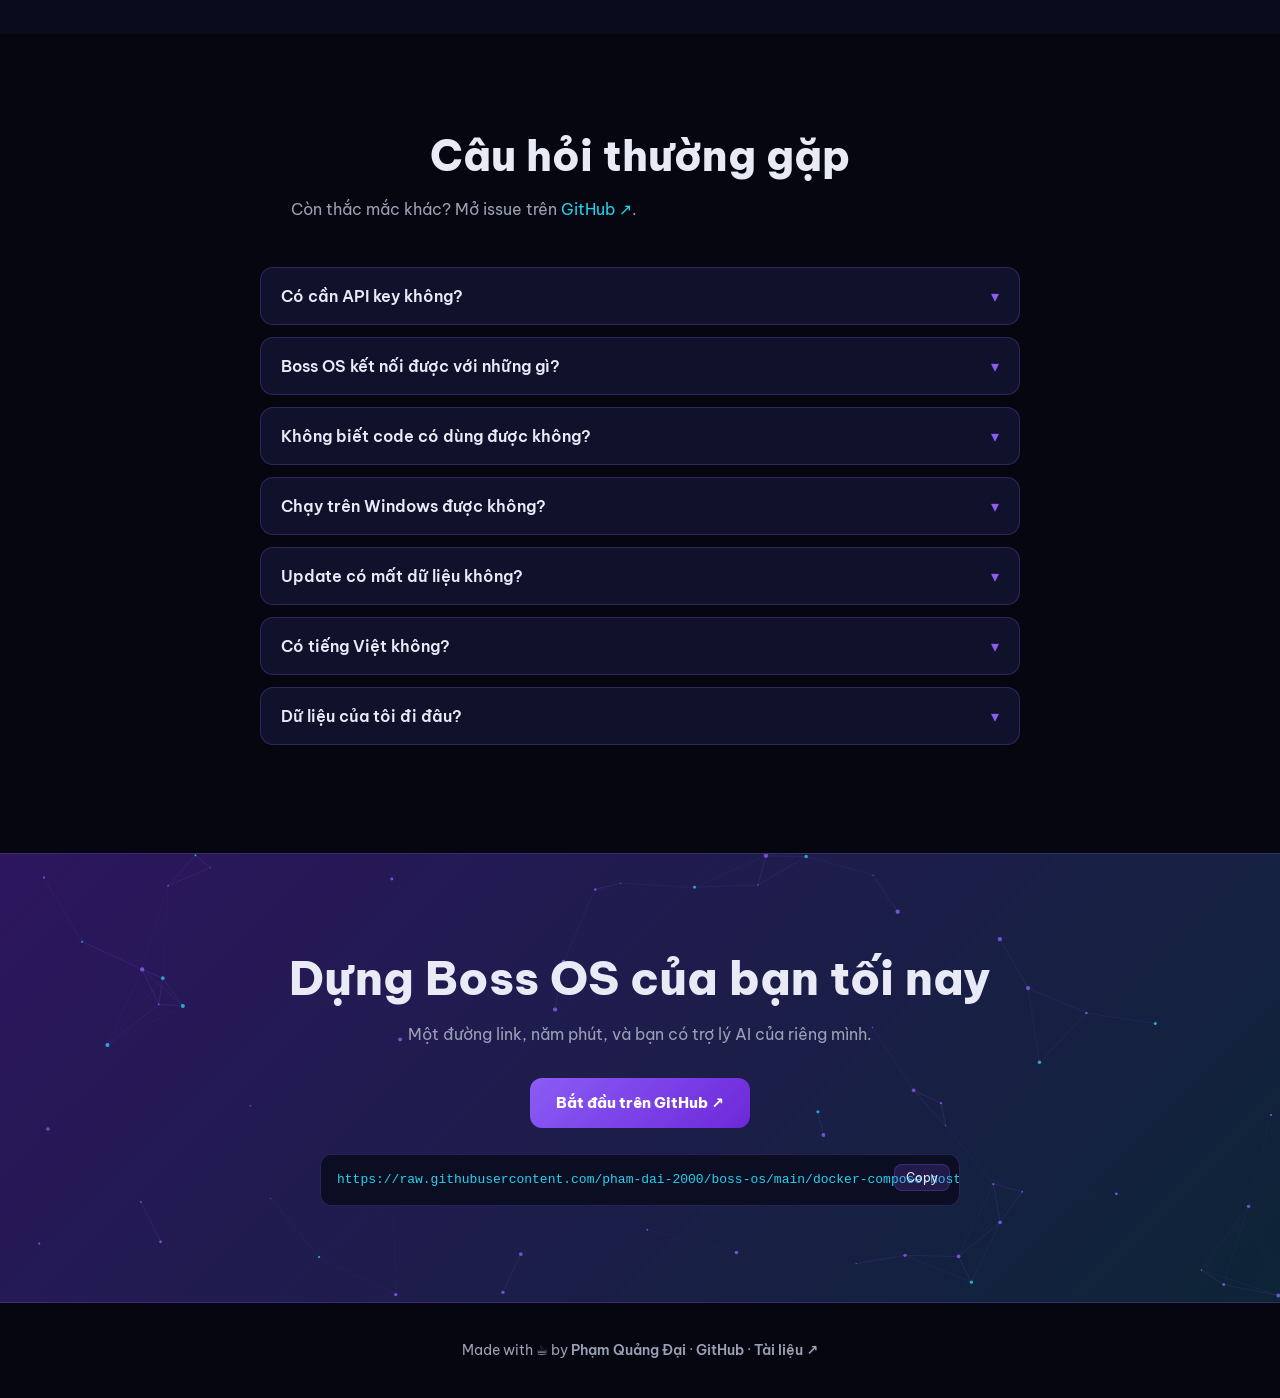
==== commit d60234dd: "merge: cập nhật lên Boss OS v1.0.13 từ bản gốc pham-dai-2000" ====
--- a/website/index.html
+++ b/website/index.html
@@ -265,8 +265,8 @@
       <a href="#security">Bảo mật</a>
       <a href="#author">Tác giả</a>
       <a href="#faq">FAQ</a>
-      <a href="https://github.com/dascoach20/boss-os/blob/main/docs/README.md" target="_blank" rel="noopener">Tài liệu ↗</a>
-      <a class="btn btn-o btn-sm" href="https://github.com/dascoach20/boss-os" target="_blank" rel="noopener">GitHub ↗</a>
+      <a href="https://github.com/pham-dai-2000/boss-os/blob/main/docs/README.md" target="_blank" rel="noopener">Tài liệu ↗</a>
+      <a class="btn btn-o btn-sm" href="https://github.com/pham-dai-2000/boss-os" target="_blank" rel="noopener">GitHub ↗</a>
     </div>
   </div>
 </nav>
@@ -281,8 +281,8 @@
         <h1>Trợ lý AI của riêng bạn. <em>Chạy bằng gói AI bạn đang có.</em></h1>
         <p class="hero-sub">Boss OS biến gói Claude/ChatGPT bạn đang trả tiền hàng tháng thành một trợ lý toàn quyền trên máy của bạn: nhớ bạn, biết số liệu thật của bạn, làm việc cả khi bạn ngủ. Không cần API key. Không phí phần mềm.</p>
         <div class="cta-row">
-          <a class="btn btn-p" href="https://github.com/dascoach20/boss-os/blob/main/DEPLOY.md" target="_blank" rel="noopener">Deploy 5 phút ↗</a>
-          <a class="btn btn-o" href="https://github.com/dascoach20/boss-os" target="_blank" rel="noopener">Xem trên GitHub ↗</a>
+          <a class="btn btn-p" href="https://github.com/pham-dai-2000/boss-os/blob/main/DEPLOY.md" target="_blank" rel="noopener">Deploy 5 phút ↗</a>
+          <a class="btn btn-o" href="https://github.com/pham-dai-2000/boss-os" target="_blank" rel="noopener">Xem trên GitHub ↗</a>
         </div>
         <p class="hero-note">Chạy trên VPS của bạn · Dữ liệu 100% của bạn</p>
       </div>
@@ -318,11 +318,11 @@
   <div class="wrap">
     <p class="kicker rv">Giải pháp</p>
     <h2 class="rv">Boss OS: lớp điều hành AI trên máy của chính bạn</h2>
-    <p class="lead rv">Boss không phải một chatbot. Nó là hệ điều hành cho trợ lý AI: lấy Claude Code CLI làm bộ não toàn quyền, bọc thêm trí nhớ dài hạn, số liệu thật và các kênh làm việc, chạy trên máy hoặc VPS của bạn.</p>
+    <p class="lead rv">Boss OS không phải một chatbot. Nó là hệ điều hành cho trợ lý AI: lấy Claude Code CLI làm bộ não toàn quyền, bọc thêm trí nhớ dài hạn, số liệu thật và các kênh làm việc, chạy trên máy hoặc VPS của bạn.</p>
     <div class="grid3">
       <div class="card rv" style="--d:.05s"><span class="ico">💰</span><h3>0đ tiền API</h3><p>Bộ não chạy bằng gói Claude/ChatGPT bạn đang trả. Đổi engine tự do: Claude Code, Codex, OpenRouter, OpenAI.</p></div>
       <div class="card rv" style="--d:.15s"><span class="ico">🧠</span><h3>Nhớ bạn vĩnh viễn</h3><p>Second Brain tích luỹ: bộ nhớ sống + Wiki có liên kết. Càng dùng càng hiểu bạn, không tái phát hiện lại từ đầu.</p></div>
-      <div class="card rv" style="--d:.25s"><span class="ico">📈</span><h3>Số liệu thật, không bịa</h3><p>Kho Kết nối đấu vào POS, quảng cáo, email, lịch... Boss trả lời bằng số thật của bạn, so kỳ trước, kèm đề xuất.</p></div>
+      <div class="card rv" style="--d:.25s"><span class="ico">📈</span><h3>Số liệu thật, không bịa</h3><p>Kho Kết nối đấu vào POS, quảng cáo, email, lịch... Boss OS trả lời bằng số thật của bạn, so kỳ trước, kèm đề xuất.</p></div>
     </div>
   </div>
 </section>
@@ -356,15 +356,15 @@
     <h2 class="rv">Một bộ não, đủ đồ nghề</h2>
     <p class="lead rv">Mọi thứ dưới đây có sẵn ngay sau khi deploy, không cài thêm gì.</p>
     <div class="bento">
-      <div class="feature big rv"><img class="bento-img" src="https://statics.pancake.vn/web-media-263/60/16/ba/ca/94174802bcc2b133a14259b5cb9093d18da42c2a175d8bf1ae1aaa1c-w:1028-h:613-l:76335-t:image/jpeg.jpg" alt="Đồ thị tri thức 3D trong Boss OS" loading="lazy"><span class="bento-shade"></span><span class="ico">🌌</span><h3>Đồ thị tri thức 3D</h3><p>Bộ não hiện thành nebula 3D, node nối nhau bằng wikilink, phản ứng theo giọng nói.</p><a href="https://github.com/dascoach20/boss-os/blob/main/docs/03-do-thi-tri-thuc-3d.md" target="_blank" rel="noopener">Docs ↗</a></div>
+      <div class="feature big rv"><img class="bento-img" src="https://statics.pancake.vn/web-media-263/60/16/ba/ca/94174802bcc2b133a14259b5cb9093d18da42c2a175d8bf1ae1aaa1c-w:1028-h:613-l:76335-t:image/jpeg.jpg" alt="Đồ thị tri thức 3D trong Boss OS" loading="lazy"><span class="bento-shade"></span><span class="ico">🌌</span><h3>Đồ thị tri thức 3D</h3><p>Bộ não hiện thành nebula 3D, node nối nhau bằng wikilink, phản ứng theo giọng nói.</p><a href="https://github.com/pham-dai-2000/boss-os/blob/main/docs/03-do-thi-tri-thuc-3d.md" target="_blank" rel="noopener">Docs ↗</a></div>
       <div class="feature rv" style="--d:.03s"><span class="ico">🔌</span><h3>Kho Kết nối</h3><p>Hơn 15 dịch vụ cài sẵn: POS, quảng cáo, email, lịch, chat. Bấm là nối, không gõ config.</p><a href="#connect">Xem kho ↗</a></div>
-      <div class="feature rv" style="--d:.05s"><span class="ico">🎙️</span><h3>Giọng nói rảnh tay</h3><p>Giữ phím Cách để nói, Boss trả lời bằng giọng tiếng Việt.</p><a href="https://github.com/dascoach20/boss-os/blob/main/docs/02-tro-chuyen-va-giong-noi.md" target="_blank" rel="noopener">Docs ↗</a></div>
-      <div class="feature rv" style="--d:.1s"><span class="ico">📱</span><h3>Telegram 2 chiều</h3><p>Giao việc từ điện thoại, gửi ảnh nó đọc, làm xong nó gửi file về.</p><a href="https://github.com/dascoach20/boss-os/blob/main/docs/11-telegram.md" target="_blank" rel="noopener">Docs ↗</a></div>
-      <div class="feature rv" style="--d:.15s"><span class="ico">🤖</span><h3>Agents &amp; Workflows</h3><p>Tạo trợ lý chuyên biệt + chuỗi tự động nhiều bước trong Studio.</p><a href="https://github.com/dascoach20/boss-os/blob/main/docs/07-agents-va-workflows.md" target="_blank" rel="noopener">Docs ↗</a></div>
-      <div class="feature rv" style="--d:.2s"><span class="ico">🧩</span><h3>Skills bật/tắt</h3><p>Kho kỹ năng gom nhóm, thêm bớt như cài app.</p><a href="https://github.com/dascoach20/boss-os/blob/main/docs/06-skills.md" target="_blank" rel="noopener">Docs ↗</a></div>
-      <div class="feature rv" style="--d:.25s"><span class="ico">♻️</span><h3>Tự cải thiện</h3><p>Tự thức theo lịch: tổng hợp bán hàng, soạn nháp content, vá Wiki.</p><a href="https://github.com/dascoach20/boss-os/blob/main/docs/08-tu-cai-thien.md" target="_blank" rel="noopener">Docs ↗</a></div>
-      <div class="feature rv" style="--d:.3s"><span class="ico">📊</span><h3>Panel số liệu</h3><p>Card doanh thu, đơn, xu hướng tự cập nhật sau mỗi báo cáo.</p><a href="https://github.com/dascoach20/boss-os/blob/main/docs/09-mcp-va-so-lieu.md" target="_blank" rel="noopener">Docs ↗</a></div>
-      <div class="feature rv" style="--d:.35s"><span class="ico">🔎</span><h3>Phiên hội thoại</h3><p>Lưu hết, tìm kiếm toàn văn, mở lại kể cả khi đổi máy.</p><a href="https://github.com/dascoach20/boss-os/blob/main/docs/04-phien-hoi-thoai.md" target="_blank" rel="noopener">Docs ↗</a></div>
+      <div class="feature rv" style="--d:.05s"><span class="ico">🎙️</span><h3>Giọng nói rảnh tay</h3><p>Giữ phím Cách để nói, Boss OS trả lời bằng giọng tiếng Việt.</p><a href="https://github.com/pham-dai-2000/boss-os/blob/main/docs/02-tro-chuyen-va-giong-noi.md" target="_blank" rel="noopener">Docs ↗</a></div>
+      <div class="feature rv" style="--d:.1s"><span class="ico">📱</span><h3>Telegram 2 chiều</h3><p>Giao việc từ điện thoại, gửi ảnh nó đọc, làm xong nó gửi file về.</p><a href="https://github.com/pham-dai-2000/boss-os/blob/main/docs/11-telegram.md" target="_blank" rel="noopener">Docs ↗</a></div>
+      <div class="feature rv" style="--d:.15s"><span class="ico">🤖</span><h3>Agents &amp; Workflows</h3><p>Tạo trợ lý chuyên biệt + chuỗi tự động nhiều bước trong Studio.</p><a href="https://github.com/pham-dai-2000/boss-os/blob/main/docs/07-agents-va-workflows.md" target="_blank" rel="noopener">Docs ↗</a></div>
+      <div class="feature rv" style="--d:.2s"><span class="ico">🧩</span><h3>Skills bật/tắt</h3><p>Kho kỹ năng gom nhóm, thêm bớt như cài app.</p><a href="https://github.com/pham-dai-2000/boss-os/blob/main/docs/06-skills.md" target="_blank" rel="noopener">Docs ↗</a></div>
+      <div class="feature rv" style="--d:.25s"><span class="ico">♻️</span><h3>Tự cải thiện</h3><p>Tự thức theo lịch: tổng hợp bán hàng, soạn nháp content, vá Wiki.</p><a href="https://github.com/pham-dai-2000/boss-os/blob/main/docs/08-tu-cai-thien.md" target="_blank" rel="noopener">Docs ↗</a></div>
+      <div class="feature rv" style="--d:.3s"><span class="ico">📊</span><h3>Panel số liệu</h3><p>Card doanh thu, đơn, xu hướng tự cập nhật sau mỗi báo cáo.</p><a href="https://github.com/pham-dai-2000/boss-os/blob/main/docs/09-mcp-va-so-lieu.md" target="_blank" rel="noopener">Docs ↗</a></div>
+      <div class="feature rv" style="--d:.35s"><span class="ico">🔎</span><h3>Phiên hội thoại</h3><p>Lưu hết, tìm kiếm toàn văn, mở lại kể cả khi đổi máy.</p><a href="https://github.com/pham-dai-2000/boss-os/blob/main/docs/04-phien-hoi-thoai.md" target="_blank" rel="noopener">Docs ↗</a></div>
     </div>
   </div>
 </section>
@@ -373,8 +373,8 @@
 <section id="connect">
   <div class="wrap center">
     <p class="kicker rv">Kho Kết nối</p>
-    <h2 class="rv">Đấu Boss vào công cụ của bạn trong 1 phút</h2>
-    <p class="lead rv">Không còn gõ URL hay cấu hình kỹ thuật. Chọn dịch vụ trong kho, dán key, quét QR hoặc đăng nhập, xong. Boss tự kiểm tra và tự đặt tên tài khoản cho bạn.</p>
+    <h2 class="rv">Đấu Boss OS vào công cụ của bạn trong 1 phút</h2>
+    <p class="lead rv">Không còn gõ URL hay cấu hình kỹ thuật. Chọn dịch vụ trong kho, dán key, quét QR hoặc đăng nhập, xong. Boss OS tự kiểm tra và tự đặt tên tài khoản cho bạn.</p>
     <div class="conns rv">
       <div class="conn-logo"><img src="https://statics.pancake.vn/web-media-263/3c/01/7c/4b/eb5e58bb7bbe9db359b89e738c8df1bfe728b3fe06d1d3caedf61e65-w:512-h:512-l:10567-t:image/png.png" alt="Pancake POS" loading="lazy"><span>Pancake POS</span></div>
       <div class="conn-logo"><img src="https://statics.pancake.vn/web-media-263/7c/5e/22/b4/f86962835fbffe9cea2a4b9d7596c4a02ed8ef73ceb617081c56e94a-w:1280-h:1280-l:15535-t:image/webp.webp" alt="Meta Ads" loading="lazy"><span>Meta Ads</span></div>
@@ -395,11 +395,11 @@
       <span class="perm-tag f">Toàn quyền</span>
     </div>
     <div class="grid3" style="margin-top:44px;text-align:left">
-      <div class="card rv" style="--d:.05s"><span class="ico">🔑</span><h3>Bấm là kết nối</h3><p>Dán key, quét QR (Zalo) hoặc đăng nhập OAuth (Google, Slack, Meta). Boss validate ngay và tự lấy tên cửa hàng/tài khoản.</p></div>
+      <div class="card rv" style="--d:.05s"><span class="ico">🔑</span><h3>Bấm là kết nối</h3><p>Dán key, quét QR (Zalo) hoặc đăng nhập OAuth (Google, Slack, Meta). Boss OS validate ngay và tự lấy tên cửa hàng/tài khoản.</p></div>
       <div class="card rv" style="--d:.15s"><span class="ico">🛡️</span><h3>Phân quyền cứng 3 mức</h3><p>Chỉ đọc, Ghi nháp hay Toàn quyền, chặn THẬT tại hub theo từng lời gọi. Loop chạy nền không bao giờ tự tiêu tiền hay gửi tin.</p></div>
       <div class="card rv" style="--d:.25s"><span class="ico">🔀</span><h3>Mọi bộ não dùng chung</h3><p>Claude Code, ChatGPT, OpenRouter, OpenAI hay Anthropic API đều đấu qua một hub. Đổi engine thoải mái, kết nối giữ nguyên.</p></div>
     </div>
-    <p style="margin-top:34px"><a class="btn btn-o" href="https://github.com/dascoach20/boss-os/blob/main/docs/09-mcp-va-so-lieu.md" target="_blank" rel="noopener">Docs Kho Kết nối ↗</a></p>
+    <p style="margin-top:34px"><a class="btn btn-o" href="https://github.com/pham-dai-2000/boss-os/blob/main/docs/09-mcp-va-so-lieu.md" target="_blank" rel="noopener">Docs Kho Kết nối ↗</a></p>
   </div>
 </section>
 
@@ -410,7 +410,7 @@
       <div>
         <p class="kicker rv">Làm việc từ xa</p>
         <h2 class="rv">Trợ lý trong túi áo</h2>
-        <p class="lead rv" style="margin-bottom:0">Ra khỏi nhà không có nghĩa là ngừng điều hành. Boss nằm ngay trong Telegram của bạn.</p>
+        <p class="lead rv" style="margin-bottom:0">Ra khỏi nhà không có nghĩa là ngừng điều hành. Boss OS nằm ngay trong Telegram của bạn.</p>
         <ul class="checks">
           <li class="rv" style="--d:.05s"><span class="ck">✓</span>Biết bạn đang chat qua kênh nào, trả lời đúng ngữ cảnh kênh đó.</li>
           <li class="rv" style="--d:.15s"><span class="ck">✓</span>Gửi ảnh, gửi file cho nó là nó tải về đọc ngay.</li>
@@ -419,7 +419,7 @@
       </div>
       <div class="rv" data-replay="1" id="phoneWrap">
         <div class="phone">
-          <span class="phone-head">Boss · Telegram</span>
+          <span class="phone-head">Boss OS · Telegram</span>
           <div class="bubbles">
             <div class="bubble you">Tổng hợp bán hàng hôm qua rồi soạn báo cáo giúp anh</div>
             <div class="bubble boss">Dạ, hôm qua 34 đơn, 21.6 triệu. Em đang soạn báo cáo...</div>
@@ -441,17 +441,17 @@
         <p class="kicker rv">Bộ não thứ hai</p>
         <h2 class="rv">Tri thức tích luỹ, không tái phát hiện</h2>
         <ul class="checks">
-          <li class="rv" style="--d:.05s"><span class="ck">✓</span>Thả file vào là Boss chưng cất thành Wiki có liên kết.</li>
+          <li class="rv" style="--d:.05s"><span class="ck">✓</span>Thả file vào là Boss OS chưng cất thành Wiki có liên kết.</li>
           <li class="rv" style="--d:.15s"><span class="ck">✓</span>Bộ nhớ sống: nhớ vai trò, sở thích, quyết định của bạn.</li>
           <li class="rv" style="--d:.25s"><span class="ck">✓</span>Backup 2 chiều lên GitHub riêng tư: mất máy vẫn còn não, nhiều máy tự khớp nhau.</li>
         </ul>
-        <p style="margin-top:22px;font-size:14px"><a href="https://github.com/dascoach20/boss-os/blob/main/docs/13-second-brain-bo-nho-wiki.md" target="_blank" rel="noopener">Docs Second Brain ↗</a> · <a href="https://github.com/dascoach20/boss-os/blob/main/docs/18-sao-luu-github.md" target="_blank" rel="noopener">Docs Backup GitHub ↗</a></p>
+        <p style="margin-top:22px;font-size:14px"><a href="https://github.com/pham-dai-2000/boss-os/blob/main/docs/13-second-brain-bo-nho-wiki.md" target="_blank" rel="noopener">Docs Second Brain ↗</a> · <a href="https://github.com/pham-dai-2000/boss-os/blob/main/docs/18-sao-luu-github.md" target="_blank" rel="noopener">Docs Backup GitHub ↗</a></p>
       </div>
       <div class="rv">
         <div class="flow">
           <div class="node">📥 Ghi chú thô<small>bài viết, ảnh, file</small></div>
           <div class="arrow"></div>
-          <div class="node">⚗️ INGEST<small>Boss chưng cất</small></div>
+          <div class="node">⚗️ INGEST<small>Boss OS chưng cất</small></div>
           <div class="arrow"></div>
           <div class="node">📚 Wiki liên kết<small>[[wikilink]]</small></div>
           <div class="arrow"></div>
@@ -474,7 +474,7 @@
         <span class="stepnum">1</span>
         <h3>Deploy</h3>
         <p>Dán 1 URL vào Hostinger Docker Manager (hoặc docker compose trên VPS bất kỳ).</p>
-        <pre><code>https://raw.githubusercontent.com/dascoach20/boss-os/main/docker-compose.hostinger.yml</code><button class="copy-btn">Copy</button></pre>
+        <pre><code>https://raw.githubusercontent.com/pham-dai-2000/boss-os/main/docker-compose.hostinger.yml</code><button class="copy-btn">Copy</button></pre>
       </li>
       <li>
         <span class="stepnum">2</span>
@@ -488,15 +488,15 @@
         <p>Vào Kho Kết nối đấu cửa hàng của bạn, bật Telegram, đặt lịch chạy nền. Xong.</p>
       </li>
     </ol>
-    <p style="margin-top:34px"><a class="btn btn-o" href="https://github.com/dascoach20/boss-os/blob/main/DEPLOY.md" target="_blank" rel="noopener">Hướng dẫn chi tiết từng bước ↗</a></p>
+    <p style="margin-top:34px"><a class="btn btn-o" href="https://github.com/pham-dai-2000/boss-os/blob/main/DEPLOY.md" target="_blank" rel="noopener">Hướng dẫn chi tiết từng bước ↗</a></p>
   </div>
 </section>
 
 <!-- 9. USE CASES -->
 <section id="usecases">
   <div class="wrap">
-    <h2 class="rv center">Ai dùng Boss?</h2>
-    <p class="lead rv center">Bạn đấu nguồn dữ liệu nào, Boss phục vụ đúng công việc đó.</p>
+    <h2 class="rv center">Ai dùng Boss OS?</h2>
+    <p class="lead rv center">Bạn đấu nguồn dữ liệu nào, Boss OS phục vụ đúng công việc đó.</p>
     <div class="grid3">
       <div class="card rv" style="--d:.05s"><span class="ico">🛍️</span><h3>Chủ shop online</h3><p>Sáng mở mắt có sẵn: doanh thu hôm qua, hàng bán chậm, caption đẩy hàng đã soạn nháp. Hỏi gì về shop cũng ra số thật.</p></div>
       <div class="card rv" style="--d:.15s"><span class="ico">✍️</span><h3>Người làm nội dung</h3><p>Máy nghiền tri thức: thả tài liệu vào thành Wiki, agent theo workflow nghiên cứu rồi viết, kho skill viết bài sẵn dùng.</p></div>
@@ -510,14 +510,14 @@
   <div class="wrap">
     <p class="kicker rv">Của bạn</p>
     <h2 class="rv">Dữ liệu nằm trên máy CỦA BẠN</h2>
-    <p class="lead rv">Boss là phần mềm bạn sở hữu, không phải dịch vụ bạn đi thuê.</p>
+    <p class="lead rv">Boss OS là phần mềm bạn sở hữu, không phải dịch vụ bạn đi thuê.</p>
     <ul class="seclist">
       <li class="rv" style="--d:.05s"><span class="ck">✓</span>Tự host: local, VPS, Docker - không nộp dữ liệu cho SaaS nào.</li>
       <li class="rv" style="--d:.15s"><span class="ck">✓</span>Tự bắt buộc đăng nhập khi chạy public, chống chiếm tài khoản, rate-limit.</li>
       <li class="rv" style="--d:.25s"><span class="ck">✓</span>HTTPS qua Hostinger hoặc tên miền riêng, logo riêng - app mang tên bạn.</li>
-      <li class="rv" style="--d:.35s"><span class="ck">✓</span>Brain là file markdown mở: ngừng dùng Boss vẫn giữ nguyên kho tri thức.</li>
+      <li class="rv" style="--d:.35s"><span class="ck">✓</span>Brain là file markdown mở: ngừng dùng Boss OS vẫn giữ nguyên kho tri thức.</li>
     </ul>
-    <p style="margin-top:22px;font-size:14px"><a href="https://github.com/dascoach20/boss-os/blob/main/docs/14-bao-mat-tai-khoan.md" target="_blank" rel="noopener">Docs bảo mật ↗</a></p>
+    <p style="margin-top:22px;font-size:14px"><a href="https://github.com/pham-dai-2000/boss-os/blob/main/docs/14-bao-mat-tai-khoan.md" target="_blank" rel="noopener">Docs bảo mật ↗</a></p>
   </div>
 </section>
 
@@ -538,7 +538,7 @@
 <!-- 12. AUTHOR -->
 <section id="author" class="alt">
   <div class="wrap">
-    <p class="kicker rv center">Người làm ra Boss</p>
+    <p class="kicker rv center">Người làm ra Boss OS</p>
     <h2 class="rv center" style="margin-bottom:52px">Xây bởi người dùng nó mỗi ngày</h2>
     <div class="author-grid">
       <div class="author-side rv">
@@ -562,10 +562,10 @@
 <section id="faq">
   <div class="wrap">
     <h2 class="rv center">Câu hỏi thường gặp</h2>
-    <p class="lead rv center">Còn thắc mắc khác? Mở issue trên <a href="https://github.com/dascoach20/boss-os" target="_blank" rel="noopener">GitHub ↗</a>.</p>
+    <p class="lead rv center">Còn thắc mắc khác? Mở issue trên <a href="https://github.com/pham-dai-2000/boss-os" target="_blank" rel="noopener">GitHub ↗</a>.</p>
     <div class="faq rv">
-      <div class="qa"><button class="faq-q">Có cần API key không?<span class="ar">▾</span></button><div class="faq-a"><p>Không. Boss dùng gói subscription Claude/ChatGPT bạn đang có. Chỉ đăng nhập 1 lần.</p></div></div>
-      <div class="qa"><button class="faq-q">Boss kết nối được với những gì?<span class="ar">▾</span></button><div class="faq-a"><p>Hơn 15 dịch vụ cài sẵn trong Kho Kết nối: Pancake POS, Meta/Google/TikTok Ads, Gmail, Google Calendar, Sheets, Slack, Lark, Zalo, Botcake, Webcake, Systeme.io... Bấm kết nối rồi dán key hoặc đăng nhập là xong, mỗi kết nối phân quyền riêng. Dịch vụ chưa có thì tự thêm bằng MCP.</p></div></div>
+      <div class="qa"><button class="faq-q">Có cần API key không?<span class="ar">▾</span></button><div class="faq-a"><p>Không. Boss OS dùng gói subscription Claude/ChatGPT bạn đang có. Chỉ đăng nhập 1 lần.</p></div></div>
+      <div class="qa"><button class="faq-q">Boss OS kết nối được với những gì?<span class="ar">▾</span></button><div class="faq-a"><p>Hơn 15 dịch vụ cài sẵn trong Kho Kết nối: Pancake POS, Meta/Google/TikTok Ads, Gmail, Google Calendar, Sheets, Slack, Lark, Zalo, Botcake, Webcake, Systeme.io... Bấm kết nối rồi dán key hoặc đăng nhập là xong, mỗi kết nối phân quyền riêng. Dịch vụ chưa có thì tự thêm bằng MCP.</p></div></div>
       <div class="qa"><button class="faq-q">Không biết code có dùng được không?<span class="ar">▾</span></button><div class="faq-a"><p>Được. Deploy bằng cách dán 1 URL vào Hostinger, mọi thao tác còn lại làm trên giao diện.</p></div></div>
       <div class="qa"><button class="faq-q">Chạy trên Windows được không?<span class="ar">▾</span></button><div class="faq-a"><p>Được: Windows, macOS, Linux, Docker, VPS đều được.</p></div></div>
       <div class="qa"><button class="faq-q">Update có mất dữ liệu không?<span class="ar">▾</span></button><div class="faq-a"><p>Không. Dữ liệu nằm trong volume/thư mục riêng, update chỉ thay code.</p></div></div>
@@ -579,18 +579,18 @@
 <section class="final">
   <canvas id="ctaCanvas"></canvas>
   <div class="wrap">
-    <h2 class="rv">Dựng Boss của bạn tối nay</h2>
+    <h2 class="rv">Dựng Boss OS của bạn tối nay</h2>
     <p class="lead rv">Một đường link, năm phút, và bạn có trợ lý AI của riêng mình.</p>
-    <a class="btn btn-p rv" href="https://github.com/dascoach20/boss-os" target="_blank" rel="noopener">Bắt đầu trên GitHub ↗</a>
-    <pre class="rv"><code>https://raw.githubusercontent.com/dascoach20/boss-os/main/docker-compose.hostinger.yml</code><button class="copy-btn">Copy</button></pre>
+    <a class="btn btn-p rv" href="https://github.com/pham-dai-2000/boss-os" target="_blank" rel="noopener">Bắt đầu trên GitHub ↗</a>
+    <pre class="rv"><code>https://raw.githubusercontent.com/pham-dai-2000/boss-os/main/docker-compose.hostinger.yml</code><button class="copy-btn">Copy</button></pre>
   </div>
 </section>
 
 <footer>
   <div class="wrap">
     Made with ☕ by <a href="https://phamquangdai.com" target="_blank" rel="noopener">Phạm Quảng Đại</a>
-    · <a href="https://github.com/dascoach20/boss-os" target="_blank" rel="noopener">GitHub</a>
-    · <a href="https://github.com/dascoach20/boss-os/blob/main/docs/README.md" target="_blank" rel="noopener">Tài liệu ↗</a>
+    · <a href="https://github.com/pham-dai-2000/boss-os" target="_blank" rel="noopener">GitHub</a>
+    · <a href="https://github.com/pham-dai-2000/boss-os/blob/main/docs/README.md" target="_blank" rel="noopener">Tài liệu ↗</a>
   </div>
 </footer>
 
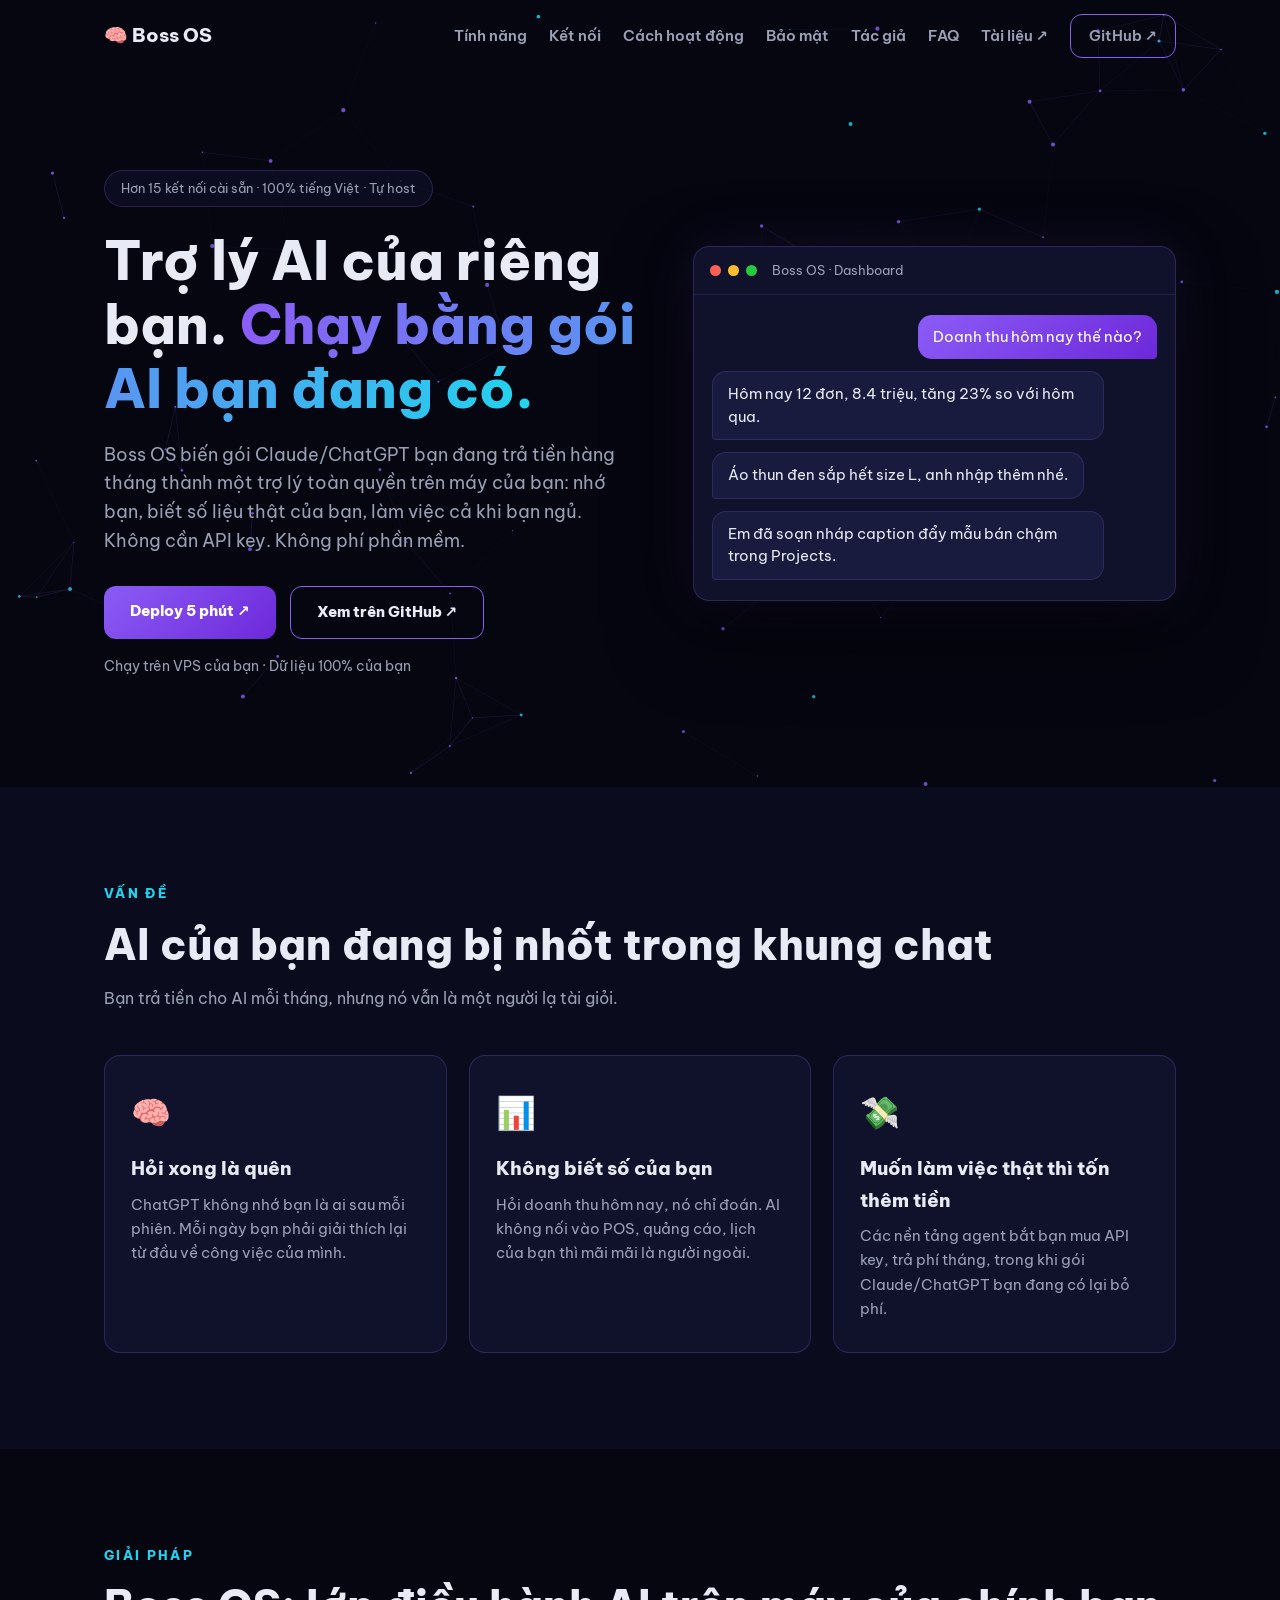
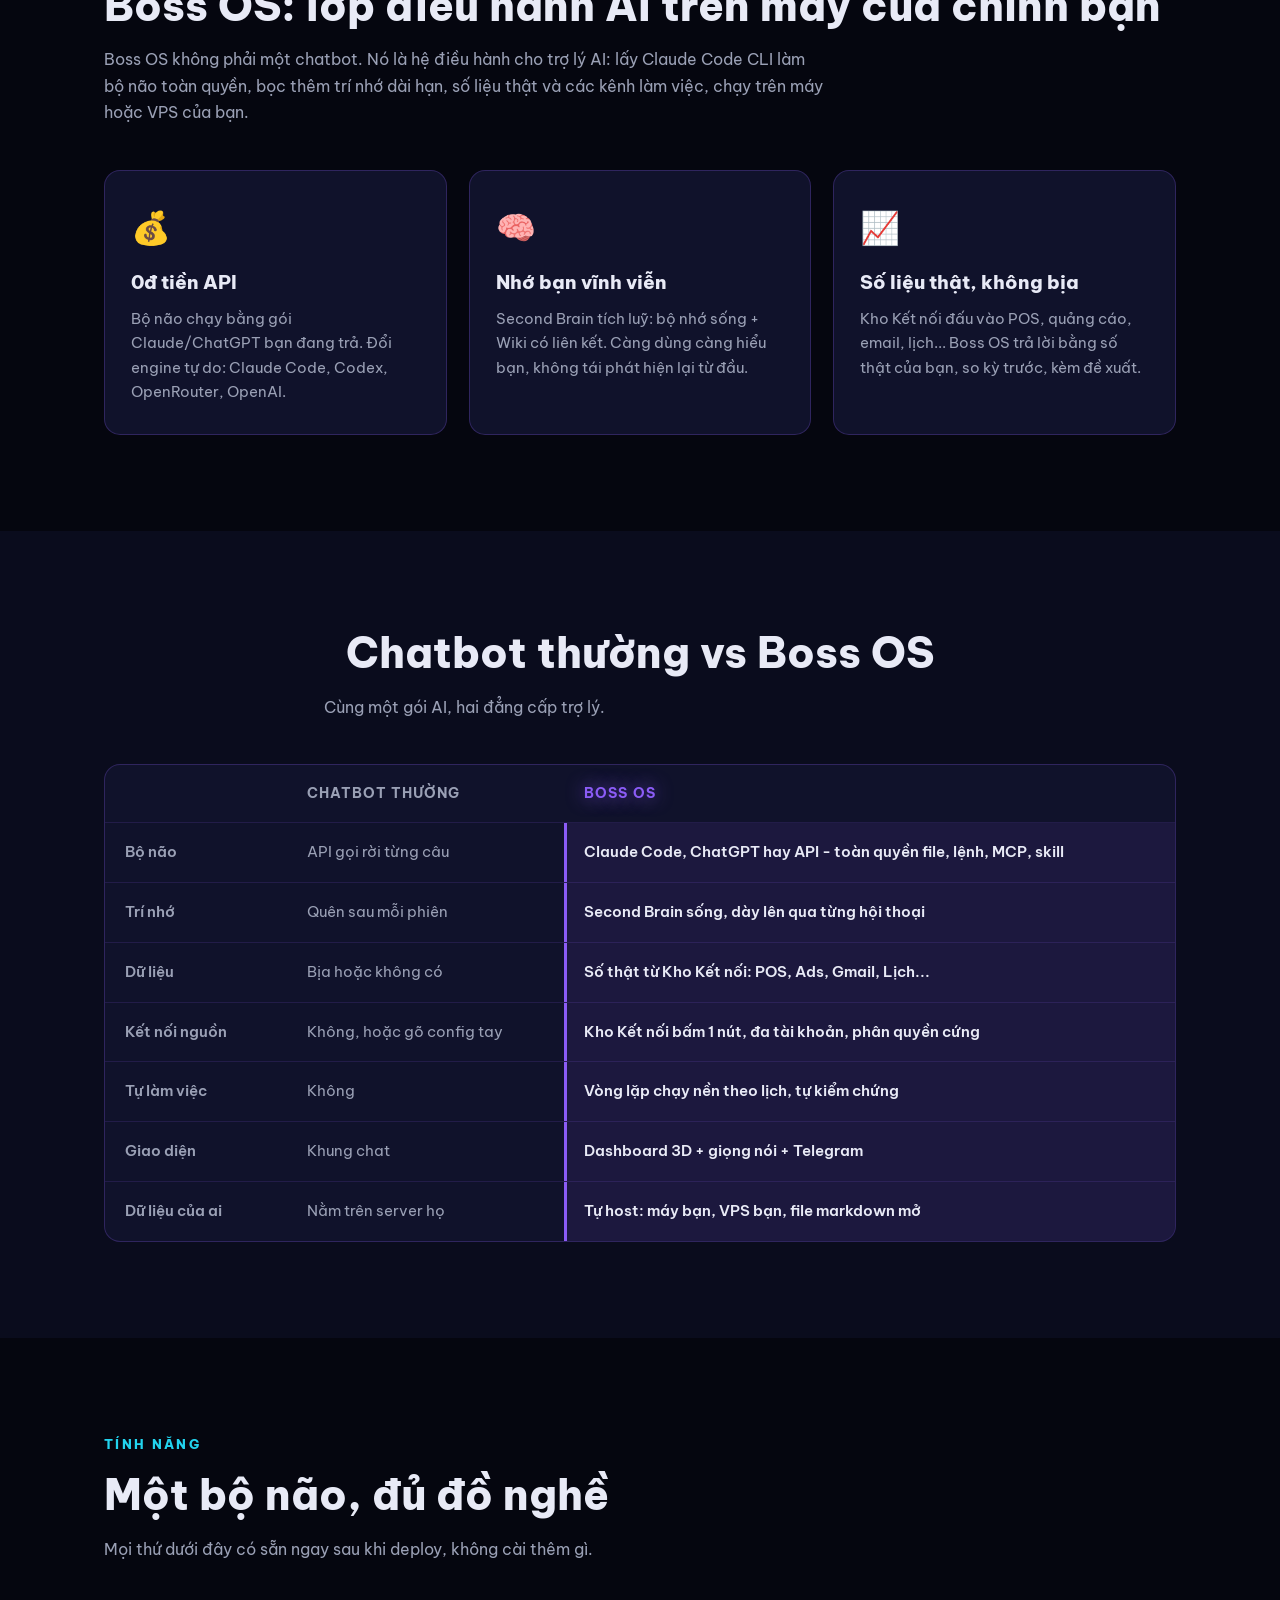
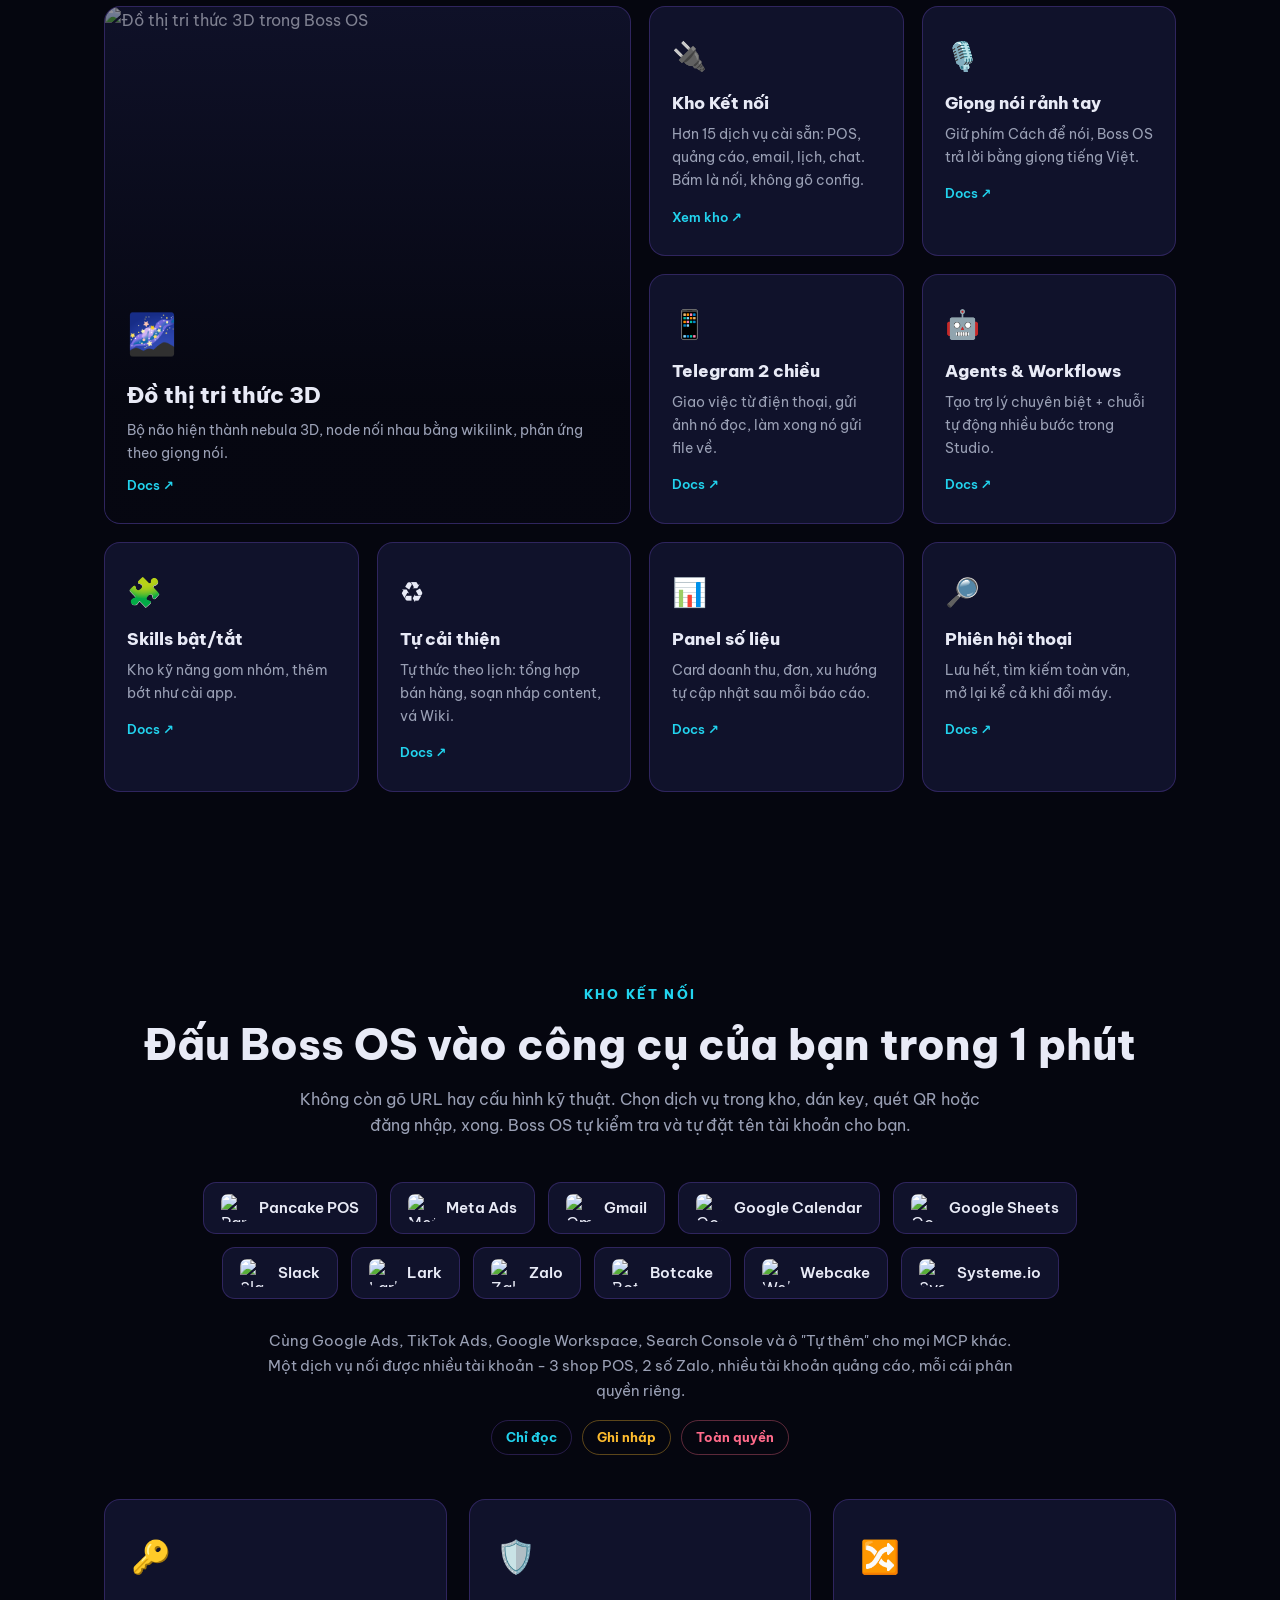
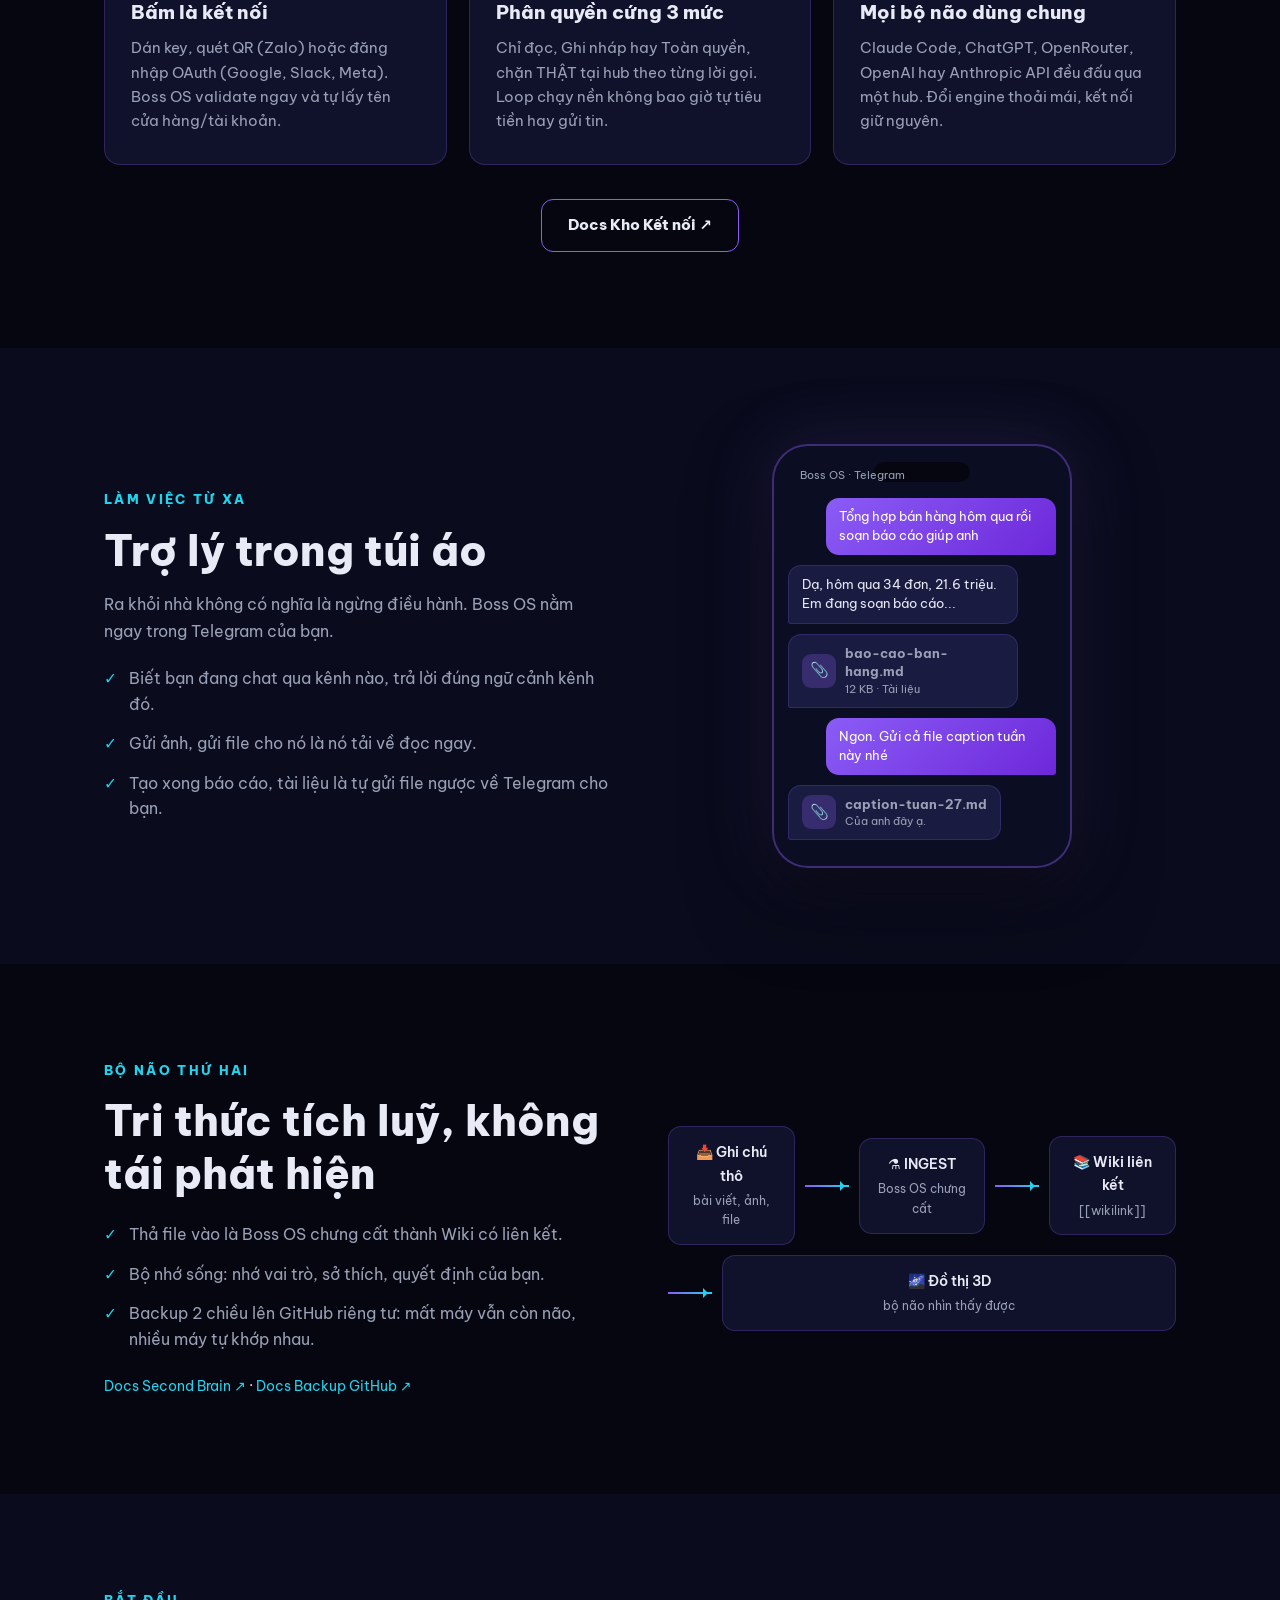
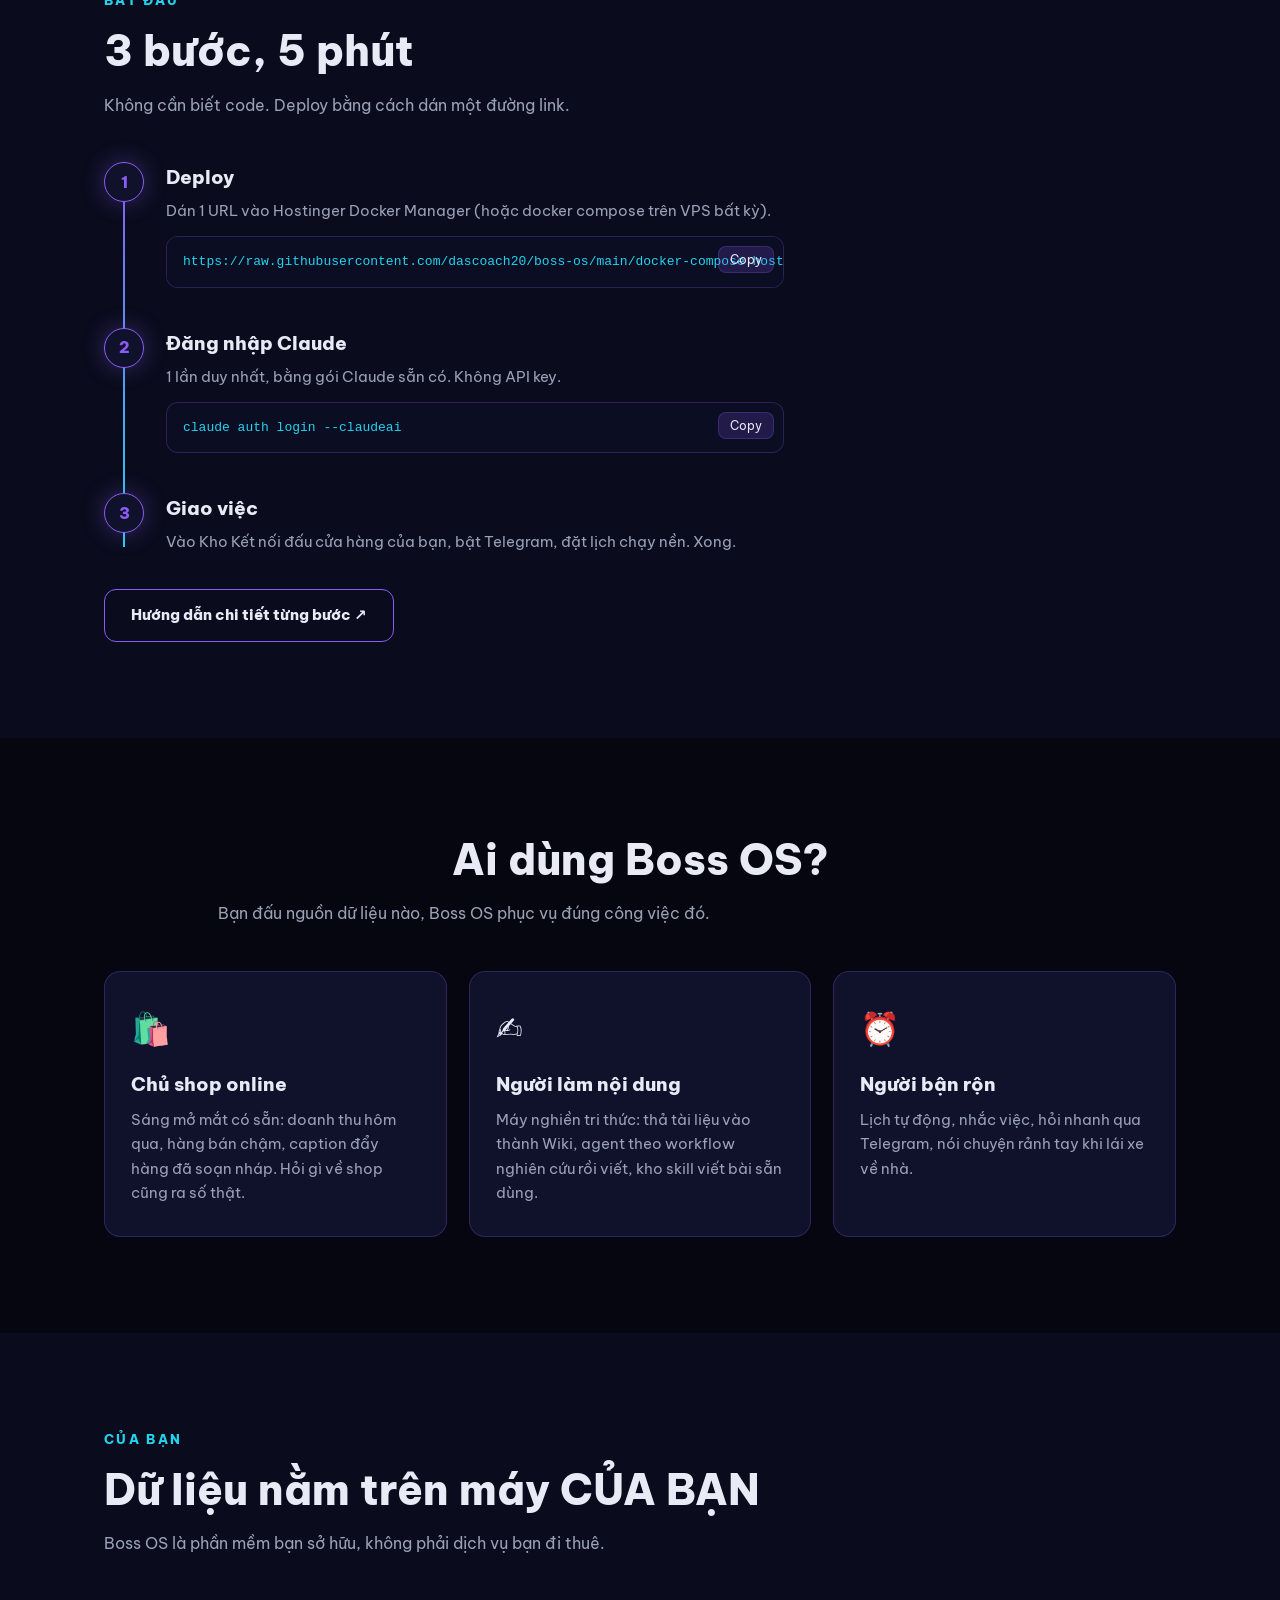
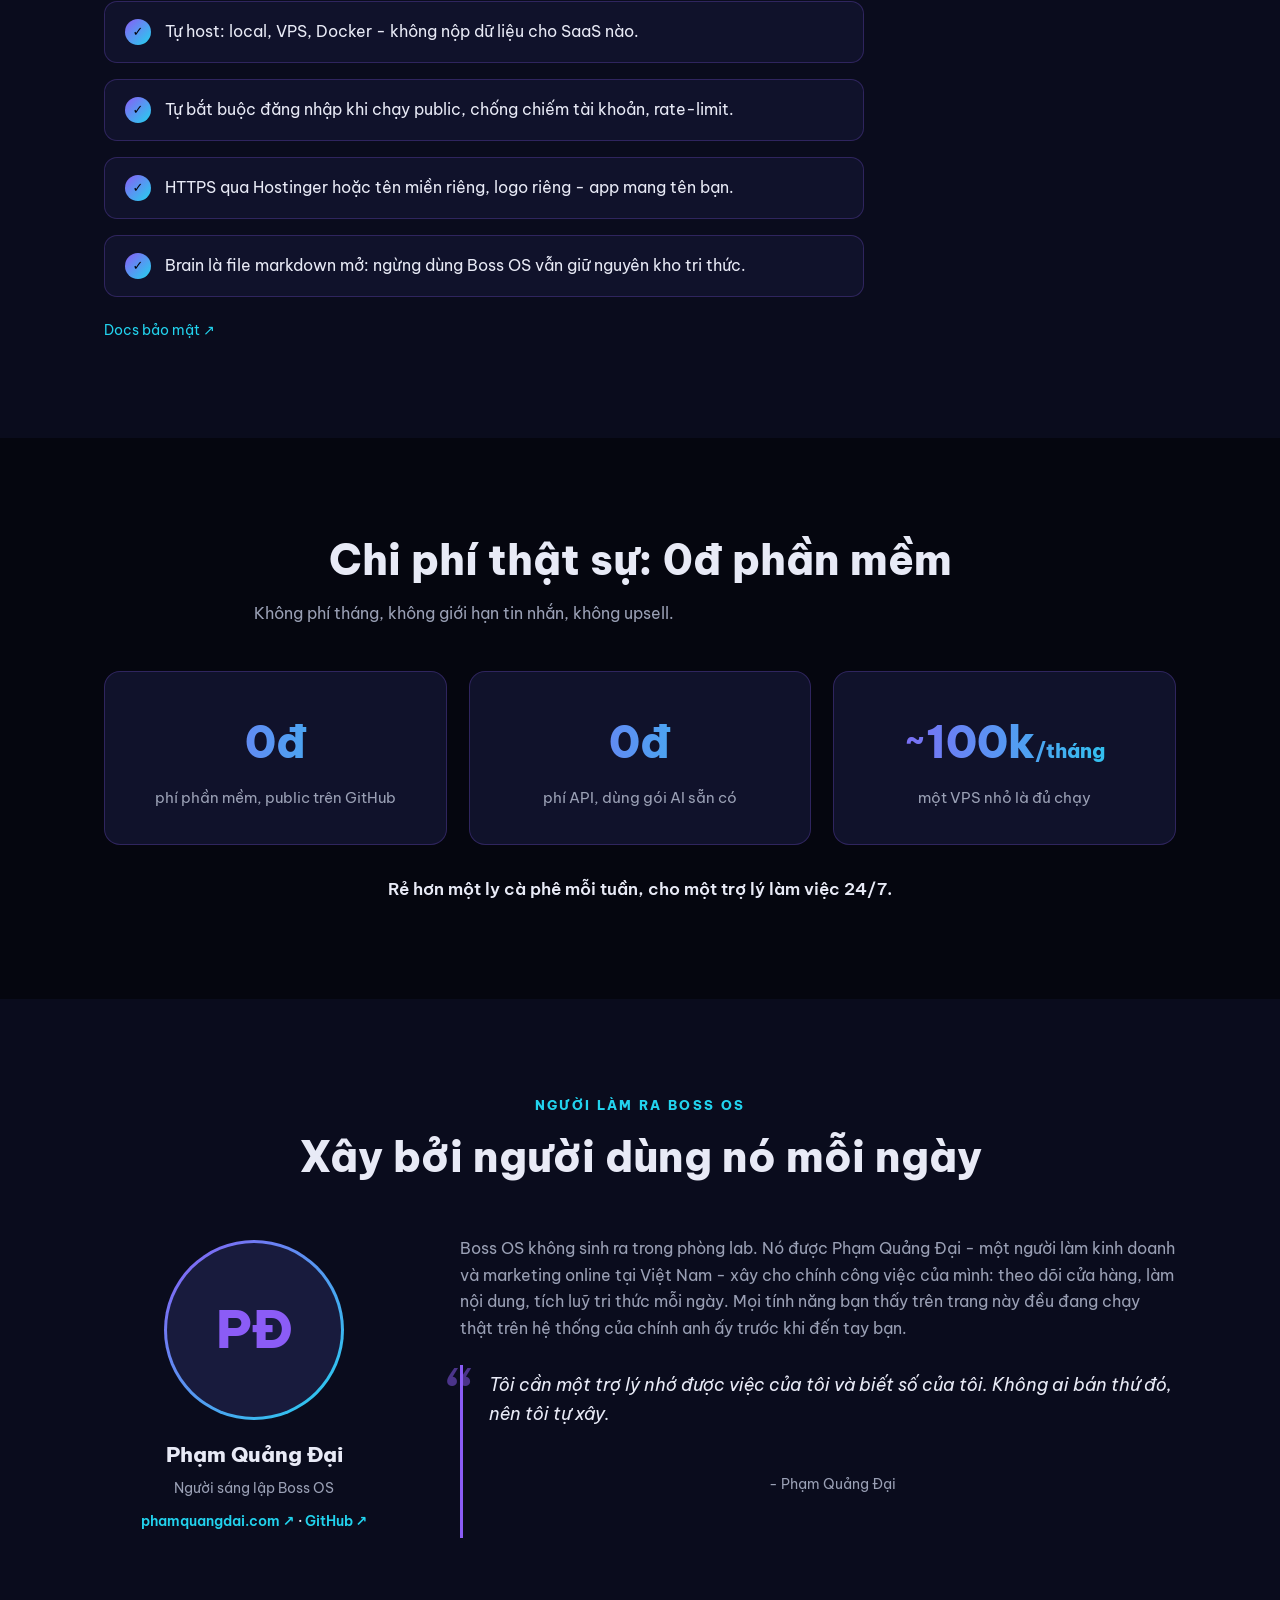
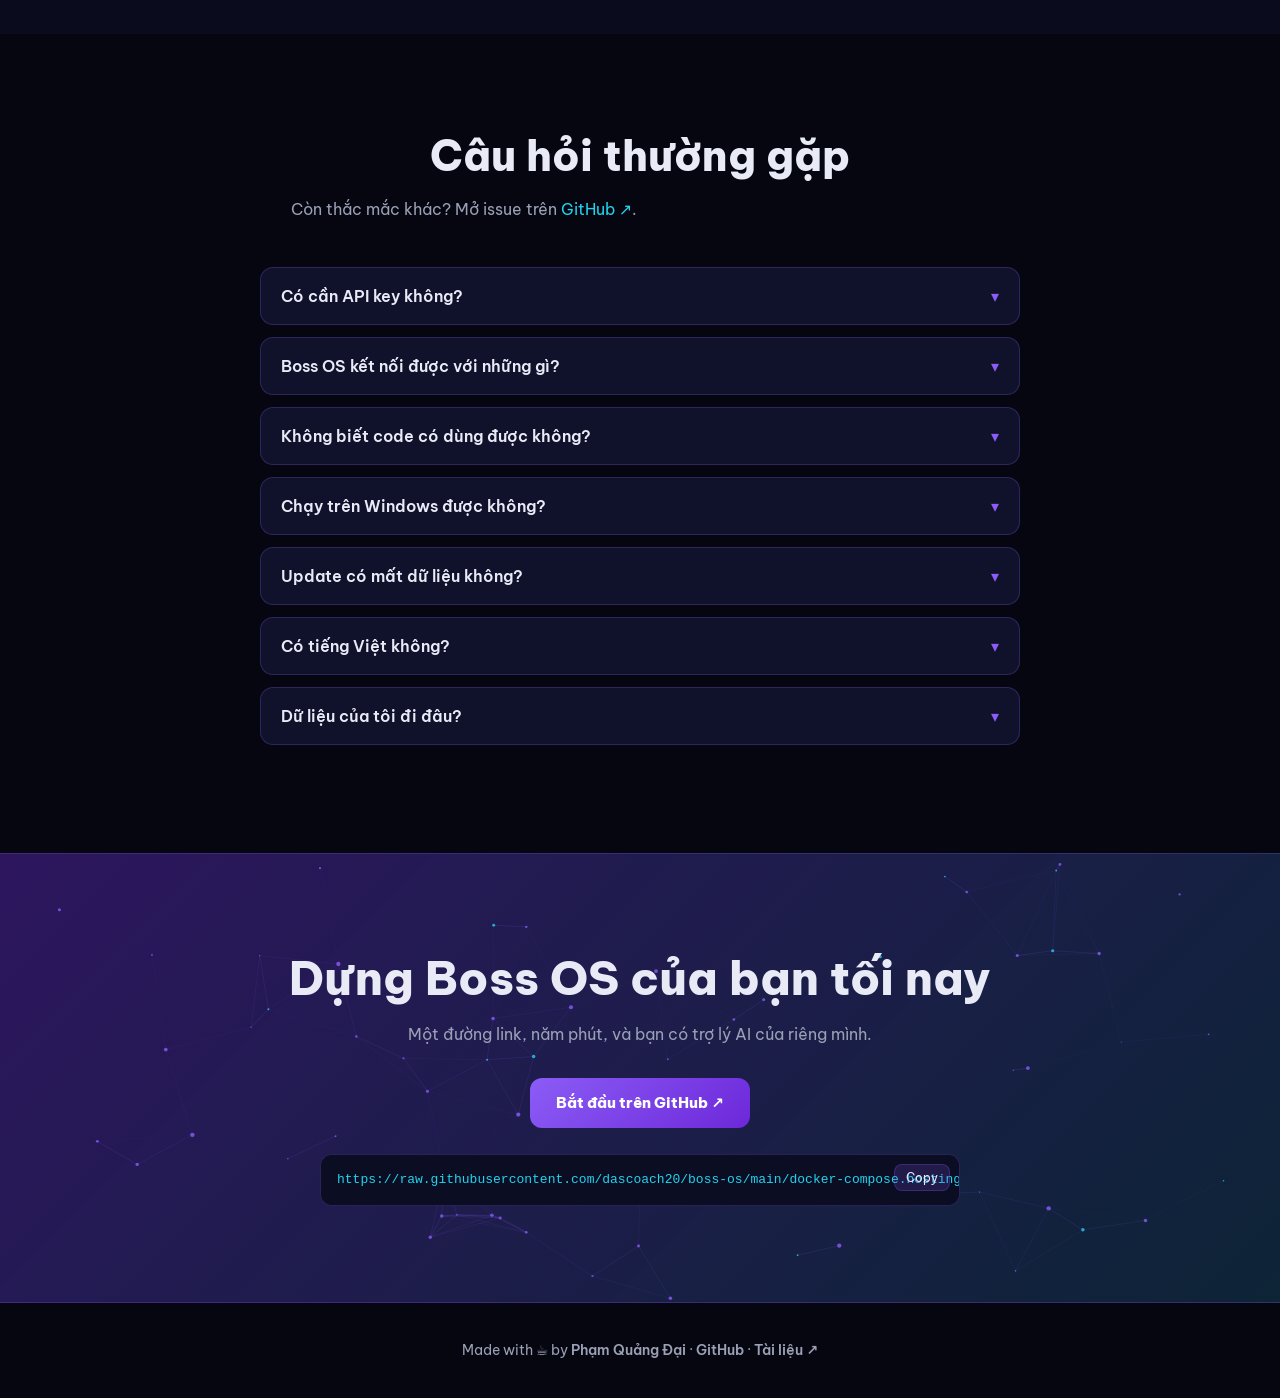
==== commit a7ff0028: "chore: re-point repo/image references to dascoach20 after v1.0.13 update" ====
--- a/website/index.html
+++ b/website/index.html
@@ -265,8 +265,8 @@
       <a href="#security">Bảo mật</a>
       <a href="#author">Tác giả</a>
       <a href="#faq">FAQ</a>
-      <a href="https://github.com/pham-dai-2000/boss-os/blob/main/docs/README.md" target="_blank" rel="noopener">Tài liệu ↗</a>
-      <a class="btn btn-o btn-sm" href="https://github.com/pham-dai-2000/boss-os" target="_blank" rel="noopener">GitHub ↗</a>
+      <a href="https://github.com/dascoach20/boss-os/blob/main/docs/README.md" target="_blank" rel="noopener">Tài liệu ↗</a>
+      <a class="btn btn-o btn-sm" href="https://github.com/dascoach20/boss-os" target="_blank" rel="noopener">GitHub ↗</a>
     </div>
   </div>
 </nav>
@@ -281,8 +281,8 @@
         <h1>Trợ lý AI của riêng bạn. <em>Chạy bằng gói AI bạn đang có.</em></h1>
         <p class="hero-sub">Boss OS biến gói Claude/ChatGPT bạn đang trả tiền hàng tháng thành một trợ lý toàn quyền trên máy của bạn: nhớ bạn, biết số liệu thật của bạn, làm việc cả khi bạn ngủ. Không cần API key. Không phí phần mềm.</p>
         <div class="cta-row">
-          <a class="btn btn-p" href="https://github.com/pham-dai-2000/boss-os/blob/main/DEPLOY.md" target="_blank" rel="noopener">Deploy 5 phút ↗</a>
-          <a class="btn btn-o" href="https://github.com/pham-dai-2000/boss-os" target="_blank" rel="noopener">Xem trên GitHub ↗</a>
+          <a class="btn btn-p" href="https://github.com/dascoach20/boss-os/blob/main/DEPLOY.md" target="_blank" rel="noopener">Deploy 5 phút ↗</a>
+          <a class="btn btn-o" href="https://github.com/dascoach20/boss-os" target="_blank" rel="noopener">Xem trên GitHub ↗</a>
         </div>
         <p class="hero-note">Chạy trên VPS của bạn · Dữ liệu 100% của bạn</p>
       </div>
@@ -356,15 +356,15 @@
     <h2 class="rv">Một bộ não, đủ đồ nghề</h2>
     <p class="lead rv">Mọi thứ dưới đây có sẵn ngay sau khi deploy, không cài thêm gì.</p>
     <div class="bento">
-      <div class="feature big rv"><img class="bento-img" src="https://statics.pancake.vn/web-media-263/60/16/ba/ca/94174802bcc2b133a14259b5cb9093d18da42c2a175d8bf1ae1aaa1c-w:1028-h:613-l:76335-t:image/jpeg.jpg" alt="Đồ thị tri thức 3D trong Boss OS" loading="lazy"><span class="bento-shade"></span><span class="ico">🌌</span><h3>Đồ thị tri thức 3D</h3><p>Bộ não hiện thành nebula 3D, node nối nhau bằng wikilink, phản ứng theo giọng nói.</p><a href="https://github.com/pham-dai-2000/boss-os/blob/main/docs/03-do-thi-tri-thuc-3d.md" target="_blank" rel="noopener">Docs ↗</a></div>
+      <div class="feature big rv"><img class="bento-img" src="https://statics.pancake.vn/web-media-263/60/16/ba/ca/94174802bcc2b133a14259b5cb9093d18da42c2a175d8bf1ae1aaa1c-w:1028-h:613-l:76335-t:image/jpeg.jpg" alt="Đồ thị tri thức 3D trong Boss OS" loading="lazy"><span class="bento-shade"></span><span class="ico">🌌</span><h3>Đồ thị tri thức 3D</h3><p>Bộ não hiện thành nebula 3D, node nối nhau bằng wikilink, phản ứng theo giọng nói.</p><a href="https://github.com/dascoach20/boss-os/blob/main/docs/03-do-thi-tri-thuc-3d.md" target="_blank" rel="noopener">Docs ↗</a></div>
       <div class="feature rv" style="--d:.03s"><span class="ico">🔌</span><h3>Kho Kết nối</h3><p>Hơn 15 dịch vụ cài sẵn: POS, quảng cáo, email, lịch, chat. Bấm là nối, không gõ config.</p><a href="#connect">Xem kho ↗</a></div>
-      <div class="feature rv" style="--d:.05s"><span class="ico">🎙️</span><h3>Giọng nói rảnh tay</h3><p>Giữ phím Cách để nói, Boss OS trả lời bằng giọng tiếng Việt.</p><a href="https://github.com/pham-dai-2000/boss-os/blob/main/docs/02-tro-chuyen-va-giong-noi.md" target="_blank" rel="noopener">Docs ↗</a></div>
-      <div class="feature rv" style="--d:.1s"><span class="ico">📱</span><h3>Telegram 2 chiều</h3><p>Giao việc từ điện thoại, gửi ảnh nó đọc, làm xong nó gửi file về.</p><a href="https://github.com/pham-dai-2000/boss-os/blob/main/docs/11-telegram.md" target="_blank" rel="noopener">Docs ↗</a></div>
-      <div class="feature rv" style="--d:.15s"><span class="ico">🤖</span><h3>Agents &amp; Workflows</h3><p>Tạo trợ lý chuyên biệt + chuỗi tự động nhiều bước trong Studio.</p><a href="https://github.com/pham-dai-2000/boss-os/blob/main/docs/07-agents-va-workflows.md" target="_blank" rel="noopener">Docs ↗</a></div>
-      <div class="feature rv" style="--d:.2s"><span class="ico">🧩</span><h3>Skills bật/tắt</h3><p>Kho kỹ năng gom nhóm, thêm bớt như cài app.</p><a href="https://github.com/pham-dai-2000/boss-os/blob/main/docs/06-skills.md" target="_blank" rel="noopener">Docs ↗</a></div>
-      <div class="feature rv" style="--d:.25s"><span class="ico">♻️</span><h3>Tự cải thiện</h3><p>Tự thức theo lịch: tổng hợp bán hàng, soạn nháp content, vá Wiki.</p><a href="https://github.com/pham-dai-2000/boss-os/blob/main/docs/08-tu-cai-thien.md" target="_blank" rel="noopener">Docs ↗</a></div>
-      <div class="feature rv" style="--d:.3s"><span class="ico">📊</span><h3>Panel số liệu</h3><p>Card doanh thu, đơn, xu hướng tự cập nhật sau mỗi báo cáo.</p><a href="https://github.com/pham-dai-2000/boss-os/blob/main/docs/09-mcp-va-so-lieu.md" target="_blank" rel="noopener">Docs ↗</a></div>
-      <div class="feature rv" style="--d:.35s"><span class="ico">🔎</span><h3>Phiên hội thoại</h3><p>Lưu hết, tìm kiếm toàn văn, mở lại kể cả khi đổi máy.</p><a href="https://github.com/pham-dai-2000/boss-os/blob/main/docs/04-phien-hoi-thoai.md" target="_blank" rel="noopener">Docs ↗</a></div>
+      <div class="feature rv" style="--d:.05s"><span class="ico">🎙️</span><h3>Giọng nói rảnh tay</h3><p>Giữ phím Cách để nói, Boss OS trả lời bằng giọng tiếng Việt.</p><a href="https://github.com/dascoach20/boss-os/blob/main/docs/02-tro-chuyen-va-giong-noi.md" target="_blank" rel="noopener">Docs ↗</a></div>
+      <div class="feature rv" style="--d:.1s"><span class="ico">📱</span><h3>Telegram 2 chiều</h3><p>Giao việc từ điện thoại, gửi ảnh nó đọc, làm xong nó gửi file về.</p><a href="https://github.com/dascoach20/boss-os/blob/main/docs/11-telegram.md" target="_blank" rel="noopener">Docs ↗</a></div>
+      <div class="feature rv" style="--d:.15s"><span class="ico">🤖</span><h3>Agents &amp; Workflows</h3><p>Tạo trợ lý chuyên biệt + chuỗi tự động nhiều bước trong Studio.</p><a href="https://github.com/dascoach20/boss-os/blob/main/docs/07-agents-va-workflows.md" target="_blank" rel="noopener">Docs ↗</a></div>
+      <div class="feature rv" style="--d:.2s"><span class="ico">🧩</span><h3>Skills bật/tắt</h3><p>Kho kỹ năng gom nhóm, thêm bớt như cài app.</p><a href="https://github.com/dascoach20/boss-os/blob/main/docs/06-skills.md" target="_blank" rel="noopener">Docs ↗</a></div>
+      <div class="feature rv" style="--d:.25s"><span class="ico">♻️</span><h3>Tự cải thiện</h3><p>Tự thức theo lịch: tổng hợp bán hàng, soạn nháp content, vá Wiki.</p><a href="https://github.com/dascoach20/boss-os/blob/main/docs/08-tu-cai-thien.md" target="_blank" rel="noopener">Docs ↗</a></div>
+      <div class="feature rv" style="--d:.3s"><span class="ico">📊</span><h3>Panel số liệu</h3><p>Card doanh thu, đơn, xu hướng tự cập nhật sau mỗi báo cáo.</p><a href="https://github.com/dascoach20/boss-os/blob/main/docs/09-mcp-va-so-lieu.md" target="_blank" rel="noopener">Docs ↗</a></div>
+      <div class="feature rv" style="--d:.35s"><span class="ico">🔎</span><h3>Phiên hội thoại</h3><p>Lưu hết, tìm kiếm toàn văn, mở lại kể cả khi đổi máy.</p><a href="https://github.com/dascoach20/boss-os/blob/main/docs/04-phien-hoi-thoai.md" target="_blank" rel="noopener">Docs ↗</a></div>
     </div>
   </div>
 </section>
@@ -399,7 +399,7 @@
       <div class="card rv" style="--d:.15s"><span class="ico">🛡️</span><h3>Phân quyền cứng 3 mức</h3><p>Chỉ đọc, Ghi nháp hay Toàn quyền, chặn THẬT tại hub theo từng lời gọi. Loop chạy nền không bao giờ tự tiêu tiền hay gửi tin.</p></div>
       <div class="card rv" style="--d:.25s"><span class="ico">🔀</span><h3>Mọi bộ não dùng chung</h3><p>Claude Code, ChatGPT, OpenRouter, OpenAI hay Anthropic API đều đấu qua một hub. Đổi engine thoải mái, kết nối giữ nguyên.</p></div>
     </div>
-    <p style="margin-top:34px"><a class="btn btn-o" href="https://github.com/pham-dai-2000/boss-os/blob/main/docs/09-mcp-va-so-lieu.md" target="_blank" rel="noopener">Docs Kho Kết nối ↗</a></p>
+    <p style="margin-top:34px"><a class="btn btn-o" href="https://github.com/dascoach20/boss-os/blob/main/docs/09-mcp-va-so-lieu.md" target="_blank" rel="noopener">Docs Kho Kết nối ↗</a></p>
   </div>
 </section>
 
@@ -445,7 +445,7 @@
           <li class="rv" style="--d:.15s"><span class="ck">✓</span>Bộ nhớ sống: nhớ vai trò, sở thích, quyết định của bạn.</li>
           <li class="rv" style="--d:.25s"><span class="ck">✓</span>Backup 2 chiều lên GitHub riêng tư: mất máy vẫn còn não, nhiều máy tự khớp nhau.</li>
         </ul>
-        <p style="margin-top:22px;font-size:14px"><a href="https://github.com/pham-dai-2000/boss-os/blob/main/docs/13-second-brain-bo-nho-wiki.md" target="_blank" rel="noopener">Docs Second Brain ↗</a> · <a href="https://github.com/pham-dai-2000/boss-os/blob/main/docs/18-sao-luu-github.md" target="_blank" rel="noopener">Docs Backup GitHub ↗</a></p>
+        <p style="margin-top:22px;font-size:14px"><a href="https://github.com/dascoach20/boss-os/blob/main/docs/13-second-brain-bo-nho-wiki.md" target="_blank" rel="noopener">Docs Second Brain ↗</a> · <a href="https://github.com/dascoach20/boss-os/blob/main/docs/18-sao-luu-github.md" target="_blank" rel="noopener">Docs Backup GitHub ↗</a></p>
       </div>
       <div class="rv">
         <div class="flow">
@@ -474,7 +474,7 @@
         <span class="stepnum">1</span>
         <h3>Deploy</h3>
         <p>Dán 1 URL vào Hostinger Docker Manager (hoặc docker compose trên VPS bất kỳ).</p>
-        <pre><code>https://raw.githubusercontent.com/pham-dai-2000/boss-os/main/docker-compose.hostinger.yml</code><button class="copy-btn">Copy</button></pre>
+        <pre><code>https://raw.githubusercontent.com/dascoach20/boss-os/main/docker-compose.hostinger.yml</code><button class="copy-btn">Copy</button></pre>
       </li>
       <li>
         <span class="stepnum">2</span>
@@ -488,7 +488,7 @@
         <p>Vào Kho Kết nối đấu cửa hàng của bạn, bật Telegram, đặt lịch chạy nền. Xong.</p>
       </li>
     </ol>
-    <p style="margin-top:34px"><a class="btn btn-o" href="https://github.com/pham-dai-2000/boss-os/blob/main/DEPLOY.md" target="_blank" rel="noopener">Hướng dẫn chi tiết từng bước ↗</a></p>
+    <p style="margin-top:34px"><a class="btn btn-o" href="https://github.com/dascoach20/boss-os/blob/main/DEPLOY.md" target="_blank" rel="noopener">Hướng dẫn chi tiết từng bước ↗</a></p>
   </div>
 </section>
 
@@ -517,7 +517,7 @@
       <li class="rv" style="--d:.25s"><span class="ck">✓</span>HTTPS qua Hostinger hoặc tên miền riêng, logo riêng - app mang tên bạn.</li>
       <li class="rv" style="--d:.35s"><span class="ck">✓</span>Brain là file markdown mở: ngừng dùng Boss OS vẫn giữ nguyên kho tri thức.</li>
     </ul>
-    <p style="margin-top:22px;font-size:14px"><a href="https://github.com/pham-dai-2000/boss-os/blob/main/docs/14-bao-mat-tai-khoan.md" target="_blank" rel="noopener">Docs bảo mật ↗</a></p>
+    <p style="margin-top:22px;font-size:14px"><a href="https://github.com/dascoach20/boss-os/blob/main/docs/14-bao-mat-tai-khoan.md" target="_blank" rel="noopener">Docs bảo mật ↗</a></p>
   </div>
 </section>
 
@@ -562,7 +562,7 @@
 <section id="faq">
   <div class="wrap">
     <h2 class="rv center">Câu hỏi thường gặp</h2>
-    <p class="lead rv center">Còn thắc mắc khác? Mở issue trên <a href="https://github.com/pham-dai-2000/boss-os" target="_blank" rel="noopener">GitHub ↗</a>.</p>
+    <p class="lead rv center">Còn thắc mắc khác? Mở issue trên <a href="https://github.com/dascoach20/boss-os" target="_blank" rel="noopener">GitHub ↗</a>.</p>
     <div class="faq rv">
       <div class="qa"><button class="faq-q">Có cần API key không?<span class="ar">▾</span></button><div class="faq-a"><p>Không. Boss OS dùng gói subscription Claude/ChatGPT bạn đang có. Chỉ đăng nhập 1 lần.</p></div></div>
       <div class="qa"><button class="faq-q">Boss OS kết nối được với những gì?<span class="ar">▾</span></button><div class="faq-a"><p>Hơn 15 dịch vụ cài sẵn trong Kho Kết nối: Pancake POS, Meta/Google/TikTok Ads, Gmail, Google Calendar, Sheets, Slack, Lark, Zalo, Botcake, Webcake, Systeme.io... Bấm kết nối rồi dán key hoặc đăng nhập là xong, mỗi kết nối phân quyền riêng. Dịch vụ chưa có thì tự thêm bằng MCP.</p></div></div>
@@ -581,16 +581,16 @@
   <div class="wrap">
     <h2 class="rv">Dựng Boss OS của bạn tối nay</h2>
     <p class="lead rv">Một đường link, năm phút, và bạn có trợ lý AI của riêng mình.</p>
-    <a class="btn btn-p rv" href="https://github.com/pham-dai-2000/boss-os" target="_blank" rel="noopener">Bắt đầu trên GitHub ↗</a>
-    <pre class="rv"><code>https://raw.githubusercontent.com/pham-dai-2000/boss-os/main/docker-compose.hostinger.yml</code><button class="copy-btn">Copy</button></pre>
+    <a class="btn btn-p rv" href="https://github.com/dascoach20/boss-os" target="_blank" rel="noopener">Bắt đầu trên GitHub ↗</a>
+    <pre class="rv"><code>https://raw.githubusercontent.com/dascoach20/boss-os/main/docker-compose.hostinger.yml</code><button class="copy-btn">Copy</button></pre>
   </div>
 </section>
 
 <footer>
   <div class="wrap">
     Made with ☕ by <a href="https://phamquangdai.com" target="_blank" rel="noopener">Phạm Quảng Đại</a>
-    · <a href="https://github.com/pham-dai-2000/boss-os" target="_blank" rel="noopener">GitHub</a>
-    · <a href="https://github.com/pham-dai-2000/boss-os/blob/main/docs/README.md" target="_blank" rel="noopener">Tài liệu ↗</a>
+    · <a href="https://github.com/dascoach20/boss-os" target="_blank" rel="noopener">GitHub</a>
+    · <a href="https://github.com/dascoach20/boss-os/blob/main/docs/README.md" target="_blank" rel="noopener">Tài liệu ↗</a>
   </div>
 </footer>
 
